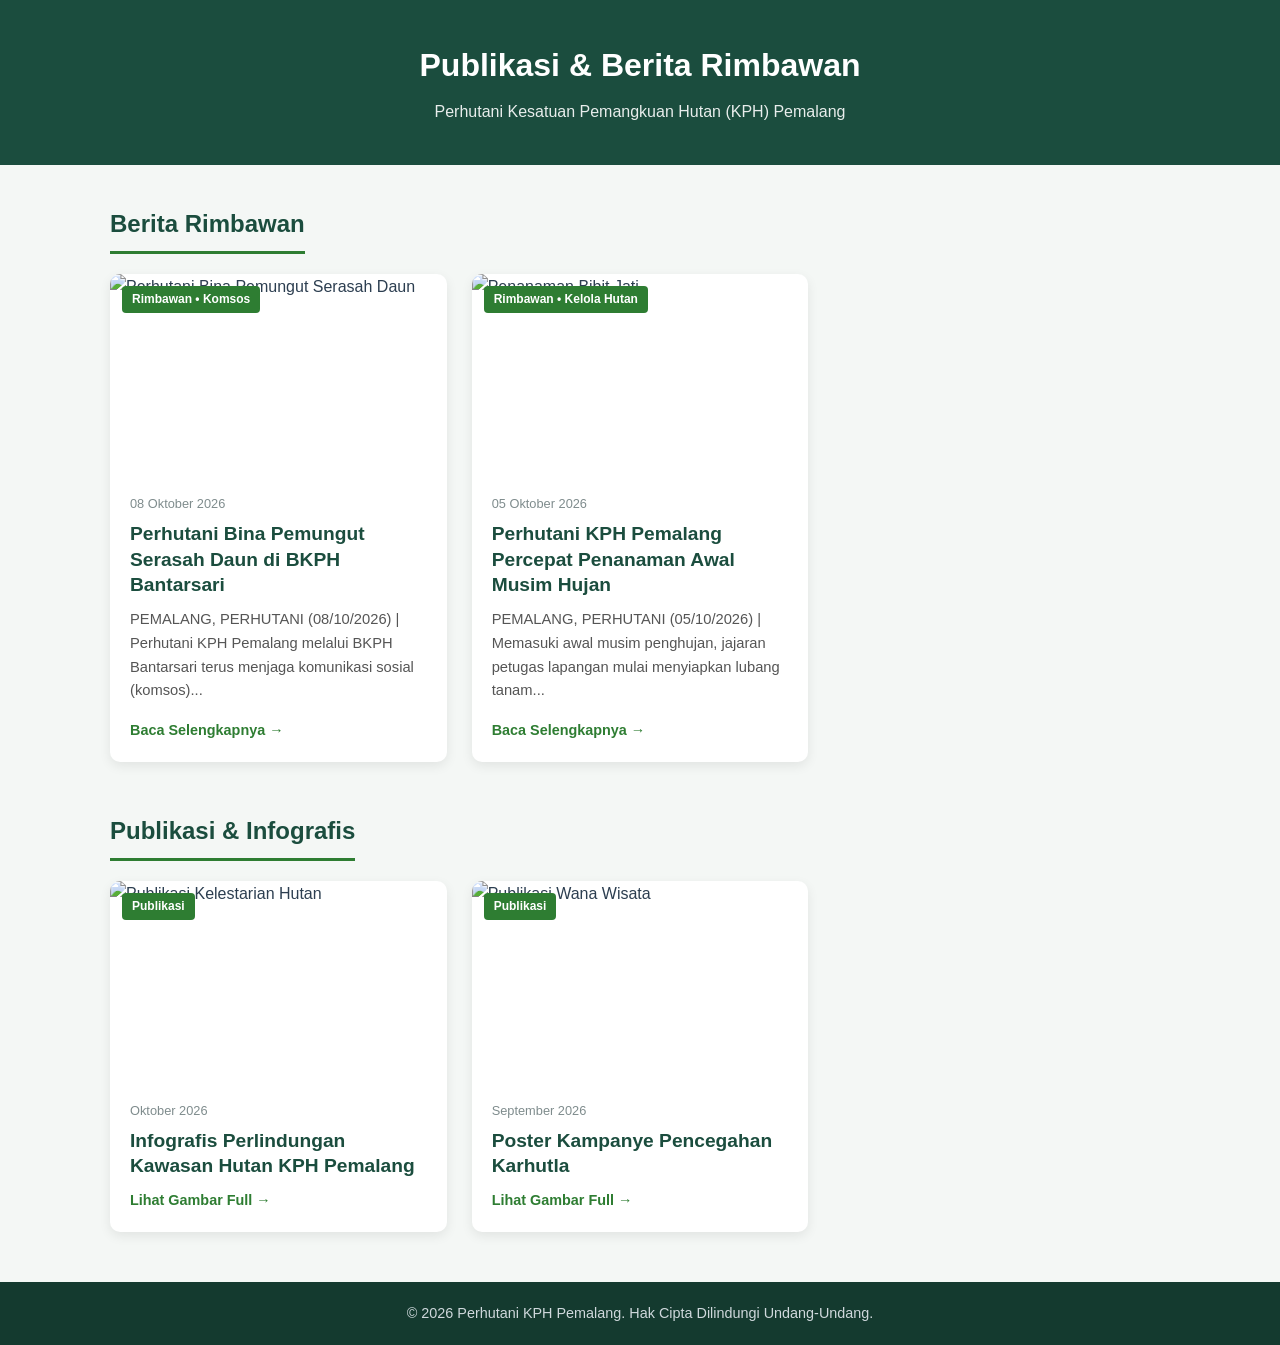
==== publikasi.html @ 26446ced "Update publikasi.html" ====
<!DOCTYPE html>
<html lang="id">
<head>
    <meta charset="UTF-8">
    <meta name="viewport" content="width=device-width, initial-scale=1.0">
    <title>Publikasi & Berita Rimbawan - Perhutani KPH Pemalang</title>
    <style>
        /* =========================================
           CSS DASAR & HALAMAN UTAMA (LAMA)
           ========================================= */
        * {
            margin: 0;
            padding: 0;
            box-sizing: border-box;
            font-family: 'Segoe UI', Tahoma, Geneva, Verdana, sans-serif;
        }

        body {
            background-color: #f4f7f5;
            color: #2c3e50;
            line-height: 1.6;
        }

        .container {
            max-width: 1100px;
            margin: 0 auto;
            padding: 0 20px;
        }

        .header {
            background-color: #1b4d3e;
            color: #ffffff;
            padding: 40px 0;
            margin-bottom: 40px;
            text-align: center;
        }

        .header h1 {
            font-size: 2rem;
            margin-bottom: 8px;
        }

        .header p {
            font-size: 1rem;
            opacity: 0.9;
        }

        .section-title {
            font-size: 1.5rem;
            color: #1b4d3e;
            margin-bottom: 20px;
            padding-bottom: 8px;
            border-bottom: 3px solid #2e7d32;
            display: inline-block;
        }

        .berita-grid {
            display: grid;
            grid-template-columns: repeat(auto-fill, minmax(320px, 1fr));
            gap: 25px;
            margin-bottom: 50px;
        }

        .card {
            background: #ffffff;
            border-radius: 10px;
            overflow: hidden;
            box-shadow: 0 4px 12px rgba(0, 0, 0, 0.08);
            cursor: pointer;
            transition: transform 0.25s ease, box-shadow 0.25s ease;
            display: flex;
            flex-direction: column;
        }

        .card:hover {
            transform: translateY(-5px);
            box-shadow: 0 8px 20px rgba(0, 0, 0, 0.14);
        }

        .card-img-wrapper {
            position: relative;
            height: 200px;
            overflow: hidden;
        }

        .card-img-wrapper img {
            width: 100%;
            height: 100%;
            object-fit: cover;
            transition: transform 0.3s ease;
        }

        .card:hover .card-img-wrapper img {
            transform: scale(1.05);
        }

        .badge {
            position: absolute;
            top: 12px;
            left: 12px;
            background-color: #2e7d32;
            color: #fff;
            font-size: 0.75rem;
            font-weight: 600;
            padding: 4px 10px;
            border-radius: 4px;
        }

        .card-body {
            padding: 20px;
            display: flex;
            flex-direction: column;
            flex-grow: 1;
        }

        .tanggal {
            font-size: 0.8rem;
            color: #7f8c8d;
            margin-bottom: 6px;
        }

        .card-title {
            font-size: 1.2rem;
            color: #1b4d3e;
            margin-bottom: 10px;
            line-height: 1.35;
        }

        .card-excerpt {
            font-size: 0.92rem;
            color: #555;
            margin-bottom: 16px;
            flex-grow: 1;
        }

        .read-more {
            font-size: 0.9rem;
            font-weight: 600;
            color: #2e7d32;
        }

        .footer {
            background-color: #143a2f;
            color: #cfd8dc;
            text-align: center;
            padding: 20px 0;
            font-size: 0.9rem;
        }

        /* =========================================
           CSS BARU:
           1. DETAIL ARTIKEL (KHUSUS BAGIAN RIMBAWAN)
           2. MODAL IMAGE FULL (KHUSUS BAGIAN PUBLIKASI)
           ========================================= */

        /* Class utilitas untuk menyembunyikan section */
        .hidden {
            display: none !important;
        }

        /* Container halaman baca berita Rimbawan (Gambar + Teks) */
        .detail-container {
            background: #ffffff;
            padding: 35px;
            border-radius: 12px;
            box-shadow: 0 4px 15px rgba(0, 0, 0, 0.08);
            margin-bottom: 50px;
            animation: fadeIn 0.3s ease-in-out;
        }

        @keyframes fadeIn {
            from { opacity: 0; transform: translateY(10px); }
            to { opacity: 1; transform: translateY(0); }
        }

        .btn-kembali {
            background-color: #e8f5e9;
            color: #1b4d3e;
            border: 1px solid #c8e6c9;
            padding: 10px 18px;
            border-radius: 6px;
            font-size: 0.95rem;
            font-weight: 600;
            cursor: pointer;
            margin-bottom: 25px;
            transition: background-color 0.2s;
        }

        .btn-kembali:hover {
            background-color: #c8e6c9;
        }

        .artikel-judul {
            font-size: 1.8rem;
            color: #1b4d3e;
            margin-bottom: 12px;
            line-height: 1.3;
        }

        .artikel-meta {
            display: flex;
            align-items: center;
            gap: 15px;
            margin-bottom: 25px;
            font-size: 0.9rem;
            color: #666;
        }

        .badge-detail {
            background-color: #1b4d3e;
            color: #fff;
            padding: 4px 12px;
            border-radius: 4px;
            font-weight: 600;
            font-size: 0.8rem;
        }

        /* Gambar di atas teks pada detail Rimbawan */
        .artikel-gambar-full {
            width: 100%;
            margin-bottom: 28px;
            border-radius: 8px;
            overflow: hidden;
        }

        .artikel-gambar-full img {
            width: 100%;
            max-height: 520px;
            object-fit: cover;
            display: block;
        }

        /* Teks berita di bawah gambar (Khusus Rimbawan) */
        .artikel-konten {
            font-size: 1.08rem;
            color: #2c3e50;
            line-height: 1.8;
            text-align: justify;
        }

        .artikel-konten p {
            margin-bottom: 18px;
        }

        /* Modal Full Image tanpa teks (Khusus Bagian Publikasi) */
        .modal-image-overlay {
            position: fixed;
            inset: 0;
            background: rgba(0, 0, 0, 0.88);
            display: flex;
            align-items: center;
            justify-content: center;
            z-index: 9999;
            padding: 20px;
            animation: fadeIn 0.25s ease;
        }

        .modal-image-overlay img {
            max-width: 95%;
            max-height: 90vh;
            border-radius: 8px;
            box-shadow: 0 10px 30px rgba(0, 0, 0, 0.5);
            object-fit: contain;
        }

        .btn-close-modal {
            position: absolute;
            top: 20px;
            right: 28px;
            background: #ffffff;
            color: #1b4d3e;
            border: none;
            width: 40px;
            height: 40px;
            border-radius: 50%;
            font-size: 1.5rem;
            font-weight: bold;
            cursor: pointer;
            display: flex;
            align-items: center;
            justify-content: center;
            box-shadow: 0 4px 10px rgba(0,0,0,0.3);
        }

        .btn-close-modal:hover {
            background: #e8f5e9;
        }

        /* Responsif Mobile */
        @media (max-width: 600px) {
            .detail-container {
                padding: 20px;
            }
            .artikel-judul {
                font-size: 1.4rem;
            }
        }
        /* === AKHIR DARI CSS BARU === */
    </style>
</head>
<body>

    <header class="header">
        <div class="container">
            <h1>Publikasi & Berita Rimbawan</h1>
            <p>Perhutani Kesatuan Pemangkuan Hutan (KPH) Pemalang</p>
        </div>
    </header>

    <main class="container">
        <!-- WRAPPER HALAMAN UTAMA (BERISI RIMBAWAN & PUBLIKASI) -->
        <div id="halaman-utama">
            
            <!-- 1. BAGIAN RIMBAWAN (KLIK CARD -> MUNCUL GAMBAR + TEKS ARTIKEL) -->
            <h2 class="section-title">Berita Rimbawan</h2>
            <section class="berita-grid">
                
                <!-- Card Rimbawan Utama -->
                <article class="card" onclick="bukaBeritaRimbawan('berita-serasah')">
                    <div class="card-img-wrapper">
                        <img src="https://images.unsplash.com/photo-1542601906990-b4d3fb778b09?auto=format&fit=crop&w=800&q=80" alt="Perhutani Bina Pemungut Serasah Daun">
                        <span class="badge">Rimbawan • Komsos</span>
                    </div>
                    <div class="card-body">
                        <span class="tanggal">08 Oktober 2026</span>
                        <h3 class="card-title">Perhutani Bina Pemungut Serasah Daun di BKPH Bantarsari</h3>
                        <p class="card-excerpt">PEMALANG, PERHUTANI (08/10/2026) | Perhutani KPH Pemalang melalui BKPH Bantarsari terus menjaga komunikasi sosial (komsos)...</p>
                        <span class="read-more">Baca Selengkapnya &rarr;</span>
                    </div>
                </article>

                <!-- Card Rimbawan 2 -->
                <article class="card" onclick="bukaBeritaRimbawan('berita-tanam')">
                    <div class="card-img-wrapper">
                        <img src="https://images.unsplash.com/photo-1511497584788-876760111969?auto=format&fit=crop&w=800&q=80" alt="Penanaman Bibit Jati">
                        <span class="badge">Rimbawan • Kelola Hutan</span>
                    </div>
                    <div class="card-body">
                        <span class="tanggal">05 Oktober 2026</span>
                        <h3 class="card-title">Perhutani KPH Pemalang Percepat Penanaman Awal Musim Hujan</h3>
                        <p class="card-excerpt">PEMALANG, PERHUTANI (05/10/2026) | Memasuki awal musim penghujan, jajaran petugas lapangan mulai menyiapkan lubang tanam...</p>
                        <span class="read-more">Baca Selengkapnya &rarr;</span>
                    </div>
                </article>

            </section>

            <!-- 2. BAGIAN PUBLIKASI (KLIK CARD -> TETAP IMAGE FULL SAJA TANPA TEKS) -->
            <h2 class="section-title">Publikasi & Infografis</h2>
            <section class="berita-grid">
                
                <!-- Card Publikasi 1 -->
                <article class="card" onclick="bukaGambarFull('https://images.unsplash.com/photo-1448375240586-882707db888b?auto=format&fit=crop&w=1400&q=85')">
                    <div class="card-img-wrapper">
                        <img src="https://images.unsplash.com/photo-1448375240586-882707db888b?auto=format&fit=crop&w=800&q=80" alt="Publikasi Kelestarian Hutan">
                        <span class="badge">Publikasi</span>
                    </div>
                    <div class="card-body">
                        <span class="tanggal">Oktober 2026</span>
                        <h3 class="card-title">Infografis Perlindungan Kawasan Hutan KPH Pemalang</h3>
                        <span class="read-more">Lihat Gambar Full &rarr;</span>
                    </div>
                </article>

                <!-- Card Publikasi 2 -->
                <article class="card" onclick="bukaGambarFull('https://images.unsplash.com/photo-1502082553048-f009c37129b9?auto=format&fit=crop&w=1400&q=85')">
                    <div class="card-img-wrapper">
                        <img src="https://images.unsplash.com/photo-1502082553048-f009c37129b9?auto=format&fit=crop&w=800&q=80" alt="Publikasi Wana Wisata">
                        <span class="badge">Publikasi</span>
                    </div>
                    <div class="card-body">
                        <span class="tanggal">September 2026</span>
                        <h3 class="card-title">Poster Kampanye Pencegahan Karhutla</h3>
                        <span class="read-more">Lihat Gambar Full &rarr;</span>
                    </div>
                </article>

            </section>
        </div>

        <!-- DETAIL ARTIKEL RIMBAWAN (GAMBAR DI ATAS + TEKS DI BAWAH) -->
        <section id="detail-rimbawan" class="detail-container hidden">
            <button class="btn-kembali" onclick="tutupBeritaRimbawan()">&larr; Kembali</button>
            
            <article class="artikel-full">
                <h1 id="detail-judul" class="artikel-judul">Judul Berita</h1>
                <div class="artikel-meta">
                    <span id="detail-kategori" class="badge-detail">Kategori</span>
                    <span id="detail-tanggal">Tanggal</span>
                </div>

                <!-- Gambar Full di Atas Teks -->
                <div class="artikel-gambar-full">
                    <img id="detail-gambar" src="" alt="Gambar Berita Full">
                </div>

                <!-- Teks Berita di Bawah Gambar -->
                <div id="detail-konten" class="artikel-konten">
                    <!-- Isi teks masuk lewat JS -->
                </div>
            </article>
        </section>
    </main>

    <!-- MODAL IMAGE FULL (KHUSUS PUBLIKASI - TANPA TEKS) -->
    <div id="modal-publikasi" class="modal-image-overlay hidden" onclick="tutupGambarFull()">
        <button class="btn-close-modal" onclick="tutupGambarFull()">&times;</button>
        <img id="modal-img-target" src="" alt="Publikasi Full" onclick="event.stopPropagation()">
    </div>

    <footer class="footer">
        <div class="container">
            <p>&copy; 2026 Perhutani KPH Pemalang. Hak Cipta Dilindungi Undang-Undang.</p>
        </div>
    </footer>

    <!-- JAVASCRIPT -->
    <script>
        // Data Berita Khusus Bagian Rimbawan
        const dataRimbawan = {
            'berita-serasah': {
                judul: 'Perhutani Bina Pemungut Serasah Daun di BKPH Bantarsari',
                kategori: 'Rimbawan • Komsos',
                tanggal: 'Kamis, 08 Oktober 2026',
                gambar: 'https://images.unsplash.com/photo-1542601906990-b4d3fb778b09?auto=format&fit=crop&w=1200&q=80',
                isi: `
                    <p><strong>PEMALANG, PERHUTANI (08/10/2026)</strong> | Perhutani Kesatuan Pemangkuan Hutan (KPH) Pemalang melalui Bagian Kesatuan Pemangkuan Hutan (BKPH) Bantarsari terus menjaga komunikasi sosial (komsos) dengan pesanggem sebagai bagian dari koordinasi kegiatan tanaman. Kegiatan tersebut dilakukan oleh Kepala BKPH Bantarsari Eko Pranoto bersama Mandor Tanam dan pesanggem di Petak 67, Resort Pemangkuan Hutan (RPH) Karangasem, Kamis (08/10).</p>
                    <p>Dalam kegiatan pembinaan tersebut, jajaran Perhutani memberikan arahan kepada para pemungut serasah daun dan pesanggem sekitar hutan agar tetap menjaga kelestarian tegakan pokok serta mencegah potensi gangguan keamanan hutan, termasuk bahaya kebakaran hutan dan lahan (karhutla) saat pengambilan serasah.</p>
                `
            },
            'berita-tanam': {
                judul: 'Perhutani KPH Pemalang Percepat Penanaman Awal Musim Hujan',
                kategori: 'Rimbawan • Kelola Hutan',
                tanggal: 'Senin, 05 Oktober 2026',
                gambar: 'https://images.unsplash.com/photo-1511497584788-876760111969?auto=format&fit=crop&w=1200&q=80',
                isi: `
                    <p><strong>PEMALANG, PERHUTANI (05/10/2026)</strong> | Memasuki awal musim penghujan, jajaran petugas lapangan Perhutani KPH Pemalang mulai mempercepat persiapan lahan dan distribusi bibit tanaman kehutanan di seluruh wilayah kerja BKPH.</p>
                    <p>Langkah ini dilakukan untuk memastikan tingkat keberhasilan tumbuh tanaman tetap optimal serta melibatkan masyarakat sekitar hutan melalui skema kemitraan kehutanan.</p>
                `
            }
        };

        // Fungsi 1: Buka Artikel Rimbawan (Gambar Full + Teks Berita)
        function bukaBeritaRimbawan(idBerita) {
            const berita = dataRimbawan[idBerita];
            if (!berita) return;

            document.getElementById('detail-judul').innerText = berita.judul;
            document.getElementById('detail-kategori').innerText = berita.kategori;
            document.getElementById('detail-tanggal').innerText = berita.tanggal;
            document.getElementById('detail-gambar').src = berita.gambar;
            document.getElementById('detail-gambar').alt = berita.judul;
            document.getElementById('detail-konten').innerHTML = berita.isi;

            document.getElementById('halaman-utama').classList.add('hidden');
            document.getElementById('detail-rimbawan').classList.remove('hidden');

            window.scrollTo({ top: 0, behavior: 'smooth' });
        }

        function tutupBeritaRimbawan() {
            document.getElementById('detail-rimbawan').classList.add('hidden');
            document.getElementById('halaman-utama').classList.remove('hidden');
            window.scrollTo({ top: 0, behavior: 'smooth' });
        }

        // Fungsi 2: Buka Gambar Publikasi Full (Hanya Gambar Tanpa Teks)
        function bukaGambarFull(imageUrl) {
            document.getElementById('modal-img-target').src = imageUrl;
            document.getElementById('modal-publikasi').classList.remove('hidden');
        }

        function tutupGambarFull() {
            document.getElementById('modal-publikasi').classList.add('hidden');
            document.getElementById('modal-img-target').src = '';
        }
    </script>
</body>
                        </html>
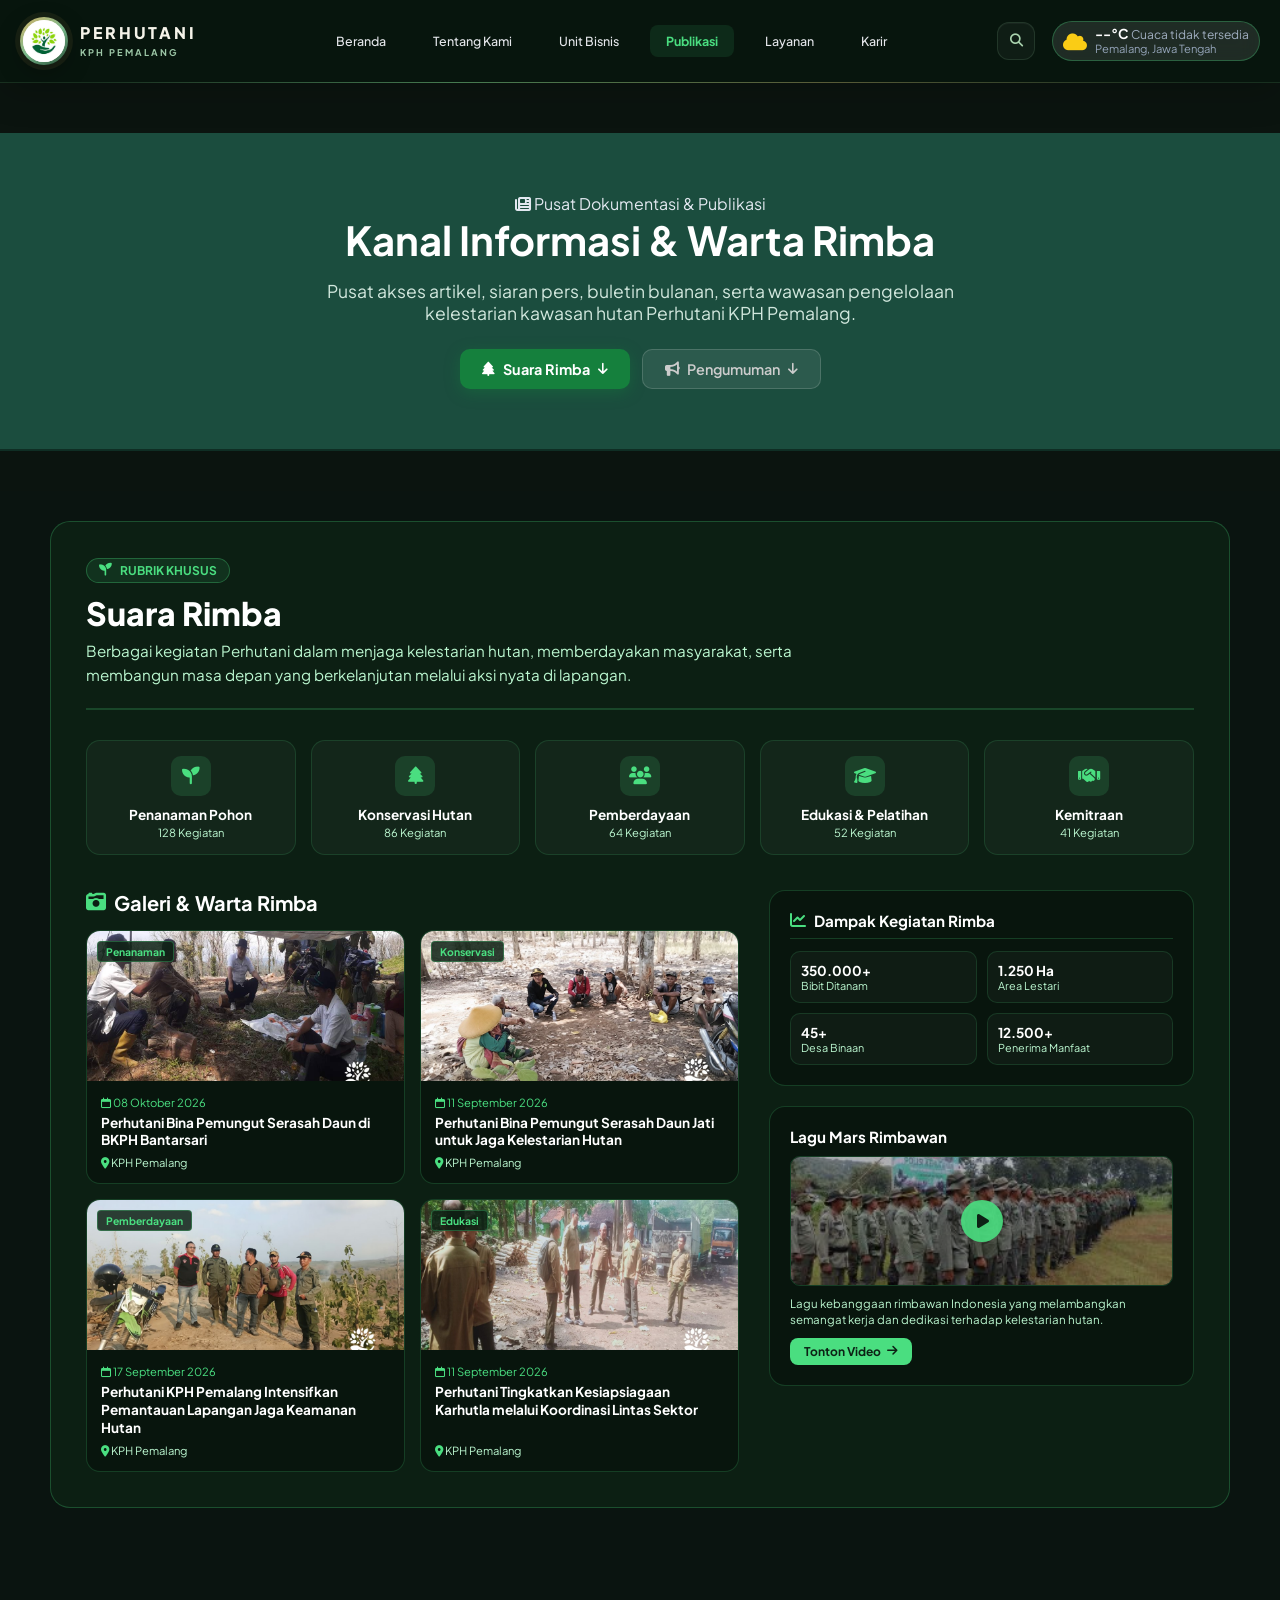
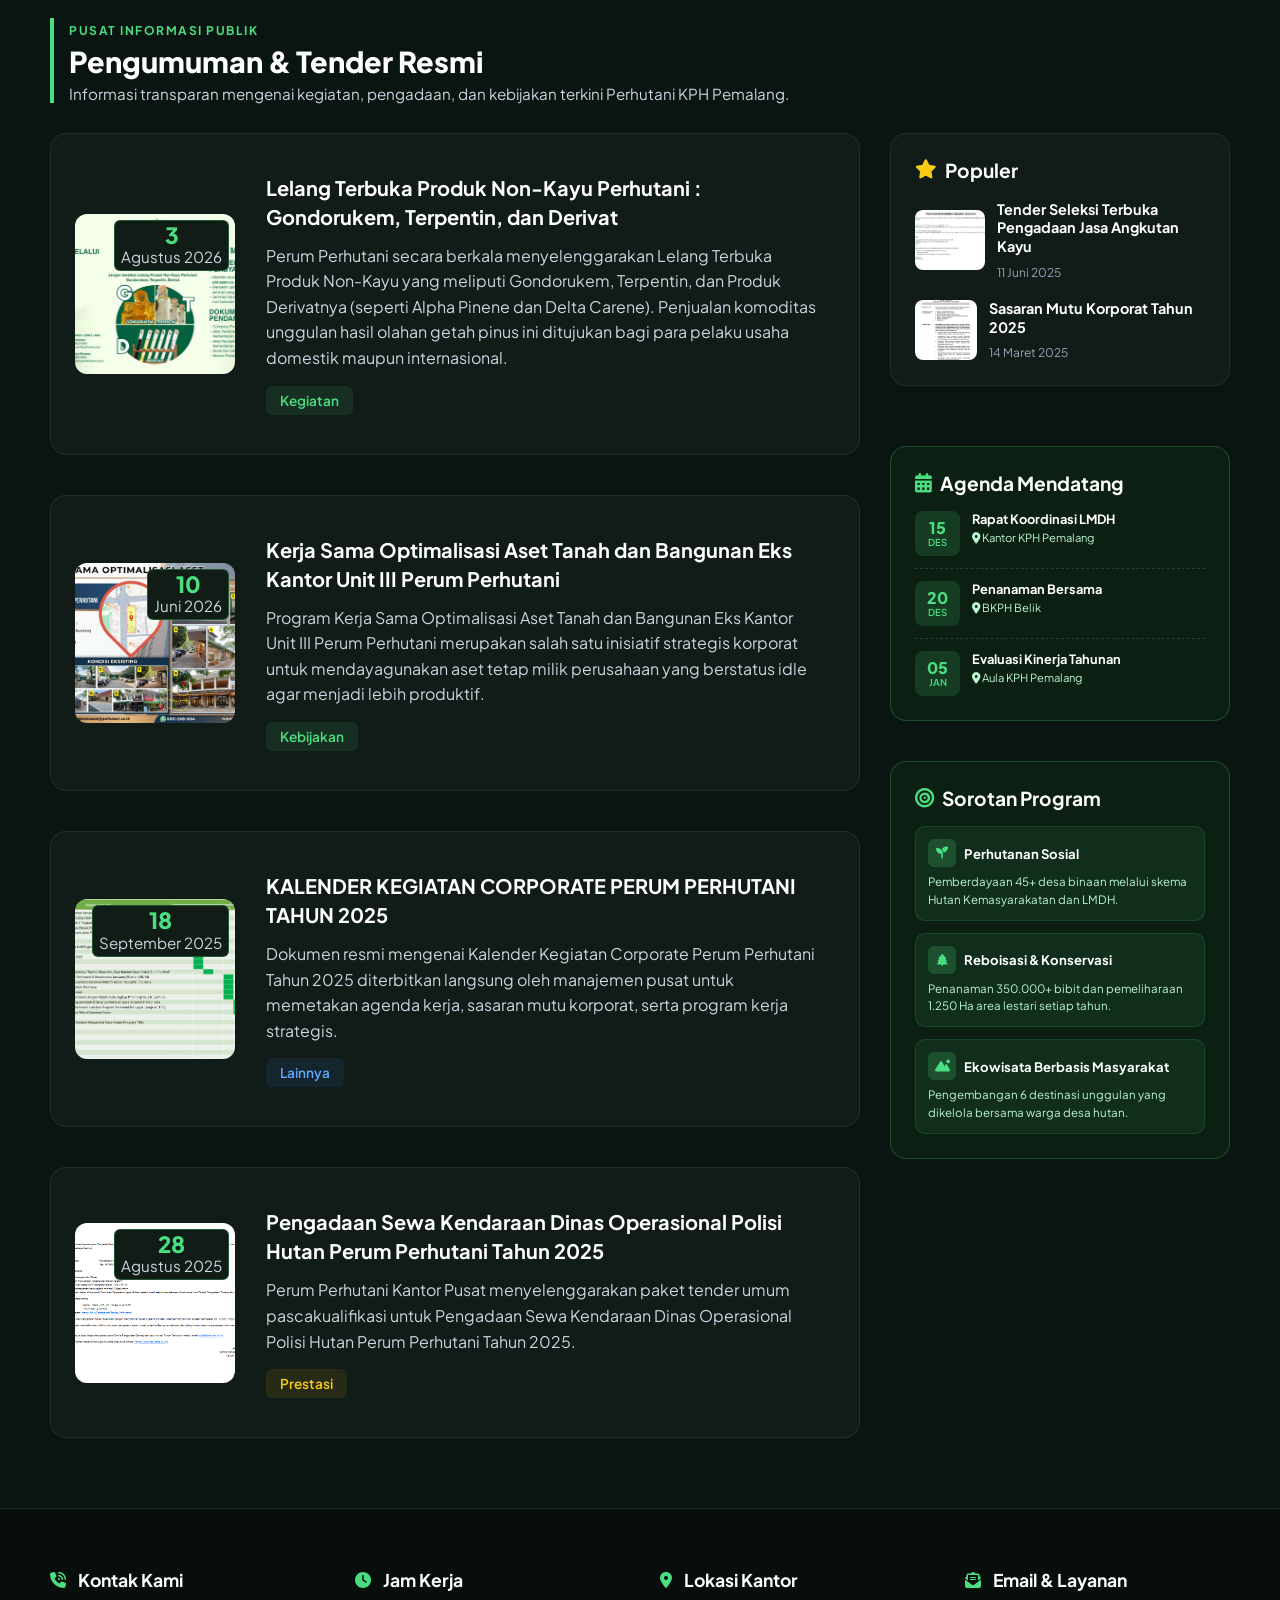
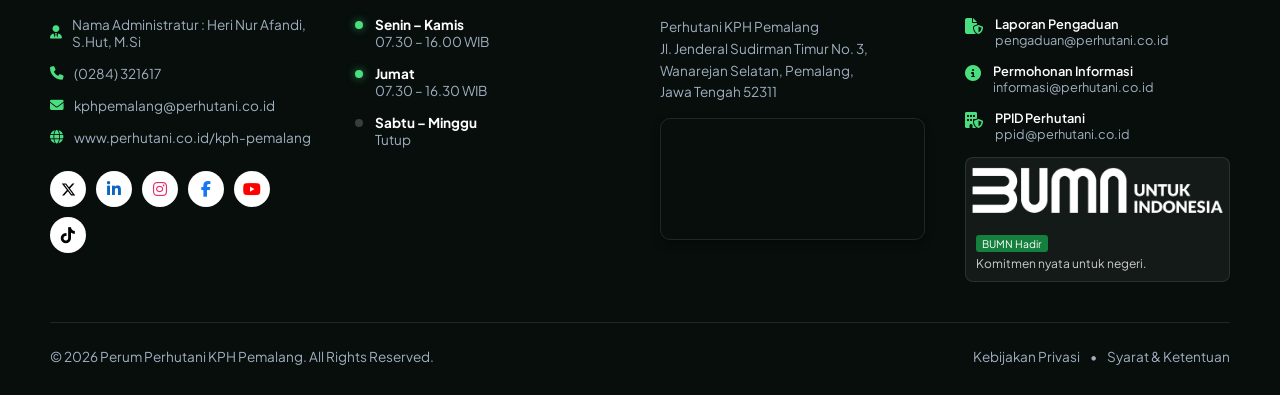
==== commit f7662077: "Update publikasi.html" ====
--- a/publikasi.html
+++ b/publikasi.html
@@ -3,477 +3,924 @@
 <head>
     <meta charset="UTF-8">
     <meta name="viewport" content="width=device-width, initial-scale=1.0">
-    <title>Publikasi & Berita Rimbawan - Perhutani KPH Pemalang</title>
-    <style>
-        /* =========================================
-           CSS DASAR & HALAMAN UTAMA (LAMA)
-           ========================================= */
-        * {
-            margin: 0;
-            padding: 0;
-            box-sizing: border-box;
-            font-family: 'Segoe UI', Tahoma, Geneva, Verdana, sans-serif;
-        }
-
-        body {
-            background-color: #f4f7f5;
-            color: #2c3e50;
-            line-height: 1.6;
-        }
-
-        .container {
-            max-width: 1100px;
-            margin: 0 auto;
-            padding: 0 20px;
-        }
-
-        .header {
-            background-color: #1b4d3e;
-            color: #ffffff;
-            padding: 40px 0;
-            margin-bottom: 40px;
-            text-align: center;
-        }
-
-        .header h1 {
-            font-size: 2rem;
-            margin-bottom: 8px;
-        }
-
-        .header p {
-            font-size: 1rem;
-            opacity: 0.9;
-        }
-
-        .section-title {
-            font-size: 1.5rem;
-            color: #1b4d3e;
-            margin-bottom: 20px;
-            padding-bottom: 8px;
-            border-bottom: 3px solid #2e7d32;
-            display: inline-block;
-        }
-
-        .berita-grid {
-            display: grid;
-            grid-template-columns: repeat(auto-fill, minmax(320px, 1fr));
-            gap: 25px;
-            margin-bottom: 50px;
-        }
-
-        .card {
-            background: #ffffff;
-            border-radius: 10px;
-            overflow: hidden;
-            box-shadow: 0 4px 12px rgba(0, 0, 0, 0.08);
-            cursor: pointer;
-            transition: transform 0.25s ease, box-shadow 0.25s ease;
-            display: flex;
-            flex-direction: column;
-        }
-
-        .card:hover {
-            transform: translateY(-5px);
-            box-shadow: 0 8px 20px rgba(0, 0, 0, 0.14);
-        }
-
-        .card-img-wrapper {
-            position: relative;
-            height: 200px;
-            overflow: hidden;
-        }
-
-        .card-img-wrapper img {
-            width: 100%;
-            height: 100%;
-            object-fit: cover;
-            transition: transform 0.3s ease;
-        }
-
-        .card:hover .card-img-wrapper img {
-            transform: scale(1.05);
-        }
-
-        .badge {
-            position: absolute;
-            top: 12px;
-            left: 12px;
-            background-color: #2e7d32;
-            color: #fff;
-            font-size: 0.75rem;
-            font-weight: 600;
-            padding: 4px 10px;
-            border-radius: 4px;
-        }
-
-        .card-body {
-            padding: 20px;
-            display: flex;
-            flex-direction: column;
-            flex-grow: 1;
-        }
-
-        .tanggal {
-            font-size: 0.8rem;
-            color: #7f8c8d;
-            margin-bottom: 6px;
-        }
-
-        .card-title {
-            font-size: 1.2rem;
-            color: #1b4d3e;
-            margin-bottom: 10px;
-            line-height: 1.35;
-        }
-
-        .card-excerpt {
-            font-size: 0.92rem;
-            color: #555;
-            margin-bottom: 16px;
-            flex-grow: 1;
-        }
-
-        .read-more {
-            font-size: 0.9rem;
-            font-weight: 600;
-            color: #2e7d32;
-        }
-
-        .footer {
-            background-color: #143a2f;
-            color: #cfd8dc;
-            text-align: center;
-            padding: 20px 0;
-            font-size: 0.9rem;
-        }
-
-        /* =========================================
-           CSS BARU:
-           1. DETAIL ARTIKEL (KHUSUS BAGIAN RIMBAWAN)
-           2. MODAL IMAGE FULL (KHUSUS BAGIAN PUBLIKASI)
-           ========================================= */
-
-        /* Class utilitas untuk menyembunyikan section */
-        .hidden {
+    <title>Perhutani KPH Pemalang - Publikasi</title>
+    <link href="https://fonts.googleapis.com/css2?family=Plus+Jakarta+Sans:wght@300;400;500;600;700;800&display=swap" rel="stylesheet">
+    <link rel="stylesheet" href="https://cdnjs.cloudflare.com/ajax/libs/font-awesome/6.4.0/css/all.min.css">
+    <link rel="stylesheet" href="css/style.css">
+    <link rel="stylesheet" href="css/style2.css">
+    <link rel="stylesheet" href="css/style3.css">
+<style>
+    /* Smooth Scroll */
+    html {
+        scroll-behavior: smooth;
+    }
+
+    /* CSS Tambahan untuk Detail Berita Rimbawan (Tanpa menghapus kode asli) */
+    .hidden {
+        display: none !important;
+    }
+
+    .detail-container {
+        background: rgba(13, 33, 21, 0.95);
+        border: 1px solid rgba(74, 222, 128, 0.3);
+        padding: 35px;
+        border-radius: 20px;
+        box-shadow: 0 4px 20px rgba(0, 0, 0, 0.4);
+        margin-bottom: 50px;
+        animation: fadeIn 0.3s ease-in-out;
+    }
+
+    @keyframes fadeIn {
+        from { opacity: 0; transform: translateY(10px); }
+        to { opacity: 1; transform: translateY(0); }
+    }
+
+    .btn-kembali {
+        background-color: #15803d;
+        color: #fff;
+        border: none;
+        padding: 10px 20px;
+        border-radius: 10px;
+        font-size: 0.95rem;
+        font-weight: 700;
+        cursor: pointer;
+        margin-bottom: 25px;
+        display: inline-flex;
+        align-items: center;
+        gap: 8px;
+        transition: background 0.2s;
+    }
+
+    .btn-kembali:hover {
+        background-color: #166534;
+    }
+
+    .artikel-judul {
+        font-size: 1.8rem;
+        color: #fff;
+        margin-bottom: 12px;
+        line-height: 1.35;
+        font-weight: 800;
+    }
+
+    .artikel-meta {
+        display: flex;
+        align-items: center;
+        gap: 15px;
+        margin-bottom: 25px;
+        font-size: 0.9rem;
+        color: #bbf7d0;
+    }
+
+    .badge-detail {
+        background-color: rgba(74, 222, 128, 0.15);
+        border: 1px solid rgba(74, 222, 128, 0.3);
+        color: #4ade80;
+        padding: 4px 12px;
+        border-radius: 6px;
+        font-weight: 700;
+        font-size: 0.8rem;
+    }
+
+    .artikel-gambar-full {
+        width: 100%;
+        margin-bottom: 28px;
+        border-radius: 12px;
+        overflow: hidden;
+        border: 1px solid rgba(74, 222, 128, 0.2);
+    }
+
+    .artikel-gambar-full img {
+        width: 100%;
+        max-height: 500px;
+        object-fit: cover;
+        display: block;
+    }
+
+    .artikel-konten {
+        font-size: 1.05rem;
+        color: #cbd5e1;
+        line-height: 1.8;
+        text-align: justify;
+    }
+
+    .artikel-konten p {
+        margin-bottom: 18px;
+    }
+
+    /* Responsif untuk HP Android / Layar Kecil (Portrait) */
+    @media screen and (max-width: 768px) {
+        .services-section .container,
+        .page-header-section .container {
+            padding-left: 15px !important;
+            padding-right: 15px !important;
+        }
+
+        .glass-card {
+            padding: 15px !important;
+        }
+
+        .page-header-section h1 {
+            font-size: 1.6rem !important;
+        }
+
+        .rimba-grid-responsive {
+            grid-template-columns: 1fr !important;
+        }
+
+        .rimba-kategori-responsive {
+            grid-template-columns: repeat(2, minmax(0, 1fr)) !important;
+        }
+
+        .content-grid-layout {
+            display: flex !important;
+            flex-direction: column !important;
+            gap: 20px !important;
+            padding: 0 10px !important;
+        }
+
+        .announcement-card {
+            flex-direction: column !important;
+            padding: 15px !important;
+        }
+
+        .announcement-card .ann-img {
+            width: 100% !important;
+            height: 180px !important;
+        }
+
+        .announcement-card .ann-img img {
+            width: 100% !important;
+            height: 100% !important;
+            object-fit: cover !important;
+        }
+
+        .announcement-sidebar-column {
+            position: static !important;
+        }
+    }
+
+    /* Sticky sidebar kanan di desktop */
+    @media screen and (min-width: 993px) {
+        .announcement-sidebar-column {
+            position: sticky;
+            top: 100px;
+            align-self: start;
+            height: fit-content;
+        }
+    }
+
+    /* Sinkronisasi Widget Cuaca */
+    .weather-widget {
+        display: flex !important;
+        align-items: center !important;
+        gap: 8px !important;
+        background: rgba(255, 255, 255, 0.05);
+        border: 1px solid rgba(255, 255, 255, 0.1);
+        padding: 6px 12px;
+        border-radius: 10px;
+    }
+    
+    @media screen and (max-width: 950px) {
+        .weather-widget {
+            display: flex !important;
+            visibility: visible !important;
+            opacity: 1 !important;
+            padding: 3px 8px !important;
+            gap: 4px !important;
+            background: rgba(15, 35, 25, 0.85) !important;
+            border: 1px solid rgba(74, 222, 128, 0.4) !important;
+            border-radius: 12px !important;
+        }
+        .weather-widget span:not(.temp):not(.weather-icon),
+        .weather-widget div:not(.temp):not(.weather-icon),
+        .weather-widget p,
+        .weather-widget small {
             display: none !important;
         }
-
-        /* Container halaman baca berita Rimbawan (Gambar + Teks) */
-        .detail-container {
-            background: #ffffff;
-            padding: 35px;
-            border-radius: 12px;
-            box-shadow: 0 4px 15px rgba(0, 0, 0, 0.08);
-            margin-bottom: 50px;
-            animation: fadeIn 0.3s ease-in-out;
-        }
-
-        @keyframes fadeIn {
-            from { opacity: 0; transform: translateY(10px); }
-            to { opacity: 1; transform: translateY(0); }
-        }
-
-        .btn-kembali {
-            background-color: #e8f5e9;
-            color: #1b4d3e;
-            border: 1px solid #c8e6c9;
-            padding: 10px 18px;
-            border-radius: 6px;
-            font-size: 0.95rem;
-            font-weight: 600;
-            cursor: pointer;
-            margin-bottom: 25px;
-            transition: background-color 0.2s;
-        }
-
-        .btn-kembali:hover {
-            background-color: #c8e6c9;
-        }
-
-        .artikel-judul {
-            font-size: 1.8rem;
-            color: #1b4d3e;
-            margin-bottom: 12px;
-            line-height: 1.3;
-        }
-
-        .artikel-meta {
-            display: flex;
-            align-items: center;
-            gap: 15px;
-            margin-bottom: 25px;
-            font-size: 0.9rem;
-            color: #666;
-        }
-
-        .badge-detail {
-            background-color: #1b4d3e;
-            color: #fff;
-            padding: 4px 12px;
-            border-radius: 4px;
-            font-weight: 600;
-            font-size: 0.8rem;
-        }
-
-        /* Gambar di atas teks pada detail Rimbawan */
-        .artikel-gambar-full {
-            width: 100%;
-            margin-bottom: 28px;
-            border-radius: 8px;
-            overflow: hidden;
-        }
-
-        .artikel-gambar-full img {
-            width: 100%;
-            max-height: 520px;
-            object-fit: cover;
-            display: block;
-        }
-
-        /* Teks berita di bawah gambar (Khusus Rimbawan) */
-        .artikel-konten {
-            font-size: 1.08rem;
-            color: #2c3e50;
-            line-height: 1.8;
-            text-align: justify;
-        }
-
-        .artikel-konten p {
-            margin-bottom: 18px;
-        }
-
-        /* Modal Full Image tanpa teks (Khusus Bagian Publikasi) */
-        .modal-image-overlay {
-            position: fixed;
-            inset: 0;
-            background: rgba(0, 0, 0, 0.88);
-            display: flex;
-            align-items: center;
-            justify-content: center;
-            z-index: 9999;
-            padding: 20px;
-            animation: fadeIn 0.25s ease;
-        }
-
-        .modal-image-overlay img {
-            max-width: 95%;
-            max-height: 90vh;
-            border-radius: 8px;
-            box-shadow: 0 10px 30px rgba(0, 0, 0, 0.5);
-            object-fit: contain;
-        }
-
-        .btn-close-modal {
-            position: absolute;
-            top: 20px;
-            right: 28px;
-            background: #ffffff;
-            color: #1b4d3e;
-            border: none;
-            width: 40px;
-            height: 40px;
-            border-radius: 50%;
-            font-size: 1.5rem;
-            font-weight: bold;
-            cursor: pointer;
-            display: flex;
-            align-items: center;
-            justify-content: center;
-            box-shadow: 0 4px 10px rgba(0,0,0,0.3);
-        }
-
-        .btn-close-modal:hover {
-            background: #e8f5e9;
-        }
-
-        /* Responsif Mobile */
-        @media (max-width: 600px) {
-            .detail-container {
-                padding: 20px;
-            }
-            .artikel-judul {
-                font-size: 1.4rem;
-            }
-        }
-        /* === AKHIR DARI CSS BARU === */
-    </style>
+        .weather-widget .weather-icon,
+        .weather-widget .temp {
+            display: inline-block !important;
+            visibility: visible !important;
+            font-size: 0.85rem !important;
+        }
+    }
+
+    .weather-icon {
+        font-size: 1.2rem;
+        color: #facc15; 
+        flex-shrink: 0; 
+    }
+
+    .weather-info {
+        display: flex;
+        flex-direction: column;
+        line-height: 1.2;
+    }
+
+    .weather-info .temp {
+        font-size: 0.85rem;
+        font-weight: 700;
+        color: #fff;
+    }
+
+    .weather-info .location {
+        font-size: 0.7rem;
+        color: #94a3b8;
+    }
+</style>
 </head>
 <body>
-
-    <header class="header">
-        <div class="container">
-            <h1>Publikasi & Berita Rimbawan</h1>
-            <p>Perhutani Kesatuan Pemangkuan Hutan (KPH) Pemalang</p>
+<header class="premium-header">
+    <div class="header-inner">
+        <a href="index.html" class="brand-premium">
+            <span class="brand-logo-ring">
+                <img src="assets/perhutanii.jpg" alt="Logo Perhutani">
+            </span>
+            <span class="brand-copy">
+                <strong>PERHUTANI</strong>
+                <small>KPH PEMALANG</small>
+            </span>
+        </a>
+
+        <nav class="premium-nav" aria-label="Navigasi utama">
+            <a href="index.html" class="premium-link">Beranda</a>
+            <a href="tentangkami.html" class="premium-link">Tentang Kami</a>  
+            <a href="unitbisnis.html" class="premium-link">Unit Bisnis</a>
+            <a href="publikasi.html" class="premium-link active">Publikasi</a>
+            <a href="layanan.html" class="premium-link">Layanan</a>
+            <a href="karir.html" class="premium-link">Karir</a>
+        </nav>
+
+        <div class="header-actions">
+            <button type="button" id="mobileMenuToggle" class="mobile-menu-toggle" aria-label="Buka Menu">
+                <i class="fa-solid fa-bars"></i>
+            </button>
+
+            <div class="search-wrapper premium-search">
+                <button id="searchBtn" class="header-action" title="Cari">
+                    <i class="fa-solid fa-magnifying-glass"></i>
+                </button>
+                <div class="search-box" id="searchBox">
+                    <input type="text" id="searchInput" placeholder="Cari menu atau informasi...">
+                    <div class="search-result" id="searchResult"></div>
+                </div>
+            </div>
+
+            <div class="weather-widget" id="weatherWidget">
+                <div class="weather-icon">
+                    <i id="weatherIcon" class="fa-solid fa-cloud-sun"></i>
+                </div>
+                <div class="weather-info">
+                    <span class="temp">
+                        <span id="temperature">--°C</span>
+                        <small id="weatherDescription" data-i18n="weather_loading">Memuat cuaca...</small>
+                    </span>
+                    <span class="location" data-i18n="weather_loc">Pemalang, Jawa Tengah</span>
+                </div>
+            </div>
         </div>
-    </header>
-
-    <main class="container">
-        <!-- WRAPPER HALAMAN UTAMA (BERISI RIMBAWAN & PUBLIKASI) -->
-        <div id="halaman-utama">
-            
-            <!-- 1. BAGIAN RIMBAWAN (KLIK CARD -> MUNCUL GAMBAR + TEKS ARTIKEL) -->
-            <h2 class="section-title">Berita Rimbawan</h2>
-            <section class="berita-grid">
+    </div>
+</header>
+
+    <main class="main-content">
+        <!-- 1. BAGIAN JUDUL HALAMAN PUBLIKASI -->
+        <section class="page-header-section">
+            <div class="container">
+                <div class="badge-pill-modern animate-fade-down">
+                    <i class="fa-solid fa-newspaper"></i> Pusat Dokumentasi & Publikasi
+                </div>
+                <h1>Kanal Informasi & Warta Rimba</h1>
+                <p>Pusat akses artikel, siaran pers, buletin bulanan, serta wawasan pengelolaan kelestarian kawasan hutan Perhutani KPH Pemalang.</p>
                 
-                <!-- Card Rimbawan Utama -->
-                <article class="card" onclick="bukaBeritaRimbawan('berita-serasah')">
-                    <div class="card-img-wrapper">
-                        <img src="https://images.unsplash.com/photo-1542601906990-b4d3fb778b09?auto=format&fit=crop&w=800&q=80" alt="Perhutani Bina Pemungut Serasah Daun">
-                        <span class="badge">Rimbawan • Komsos</span>
+                <!-- Tombol Navigasi Mengarah Langsung ke Konten Bawah -->
+                <div style="margin-top: 25px; display: flex; gap: 12px; justify-content: center; flex-wrap: wrap;">
+                    <a href="#suara-rimba" style="background: #15803d; color: #fff; padding: 10px 22px; border-radius: 10px; font-weight: 700; font-size: 0.9rem; text-decoration: none; display: inline-flex; align-items: center; gap: 8px; box-shadow: 0 4px 15px rgba(21, 128, 61, 0.4);">
+                        <i class="fa-solid fa-tree"></i> Suara Rimba <i class="fa-solid fa-arrow-down" style="font-size: 0.8rem;"></i>
+                    </a>
+                    <a href="#pengumuman" style="background: rgba(255,255,255,0.08); color: #ccc; border: 1px solid rgba(255,255,255,0.15); padding: 10px 22px; border-radius: 10px; font-weight: 600; font-size: 0.9rem; text-decoration: none; display: inline-flex; align-items: center; gap: 8px;">
+                        <i class="fa-solid fa-bullhorn"></i> Pengumuman <i class="fa-solid fa-arrow-down" style="font-size: 0.8rem;"></i>
+                    </a>
+                </div>
+            </div>
+        </section>
+
+        <!-- 2. SECTION SUARA RIMBA -->
+        <section id="suara-rimba" class="services-section" style="padding-top: 30px;">
+            <div class="container">
+                
+                <!-- WRAPPER UTAMA HALAMAN UTAMA (SUPAYA BISA DI-HIDE SAAT ARTIKEL DIBUKA) -->
+                <div id="halaman-utama-rimba">
+                    <div class="glass-card" style="padding: 35px; border-radius: 20px; border: 1px solid rgba(74, 222, 128, 0.25); background: rgba(13, 33, 21, 0.85); margin-bottom: 40px;">
+                        
+                        <!-- Header Suara Rimba -->
+                        <div style="display: flex; justify-content: space-between; align-items: center; flex-wrap: wrap; gap: 20px; border-bottom: 2px solid rgba(74, 222, 128, 0.2); padding-bottom: 20px; margin-bottom: 30px;">
+                            <div>
+                                <div style="display: inline-flex; align-items: center; gap: 8px; background: rgba(74, 222, 128, 0.1); border: 1px solid rgba(74, 222, 128, 0.3); padding: 4px 12px; border-radius: 15px; margin-bottom: 10px;">
+                                    <i class="fa-solid fa-seedling" style="color: #4ade80; font-size: 0.8rem;"></i>
+                                    <span style="color: #4ade80; font-size: 0.75rem; font-weight: 700; text-transform: uppercase;">Rubrik Khusus</span>
+                                </div>
+                                <h2 style="font-size: 2rem; color: #fff; font-weight: 800; margin-bottom: 6px;">Suara Rimba</h2>
+                                <p style="color: #bbf7d0; font-size: 0.95rem; max-width: 750px; line-height: 1.6;">
+                                    Berbagai kegiatan Perhutani dalam menjaga kelestarian hutan, memberdayakan masyarakat, serta membangun masa depan yang berkelanjutan melalui aksi nyata di lapangan.
+                                </p>
+                            </div>
+                        </div>
+
+                        <!-- Kategori Kegiatan Suara Rimba -->
+                        <div style="display: grid; grid-template-columns: repeat(5, minmax(0, 1fr)); gap: 15px; margin-bottom: 35px;" class="rimba-kategori-responsive">
+                            <div style="background: rgba(255,255,255,0.03); border: 1px solid rgba(74, 222, 128, 0.15); border-radius: 14px; padding: 15px; text-align: center;">
+                                <div style="width: 40px; height: 40px; background: rgba(74,222,128,0.15); border-radius: 10px; display: flex; align-items: center; justify-content: center; color: #4ade80; font-size: 1.1rem; margin: 0 auto 10px auto;">
+                                    <i class="fa-solid fa-seedling"></i>
+                                </div>
+                                <h4 style="font-size: 0.85rem; font-weight: 700; color: #fff; margin-bottom: 2px;">Penanaman Pohon</h4>
+                                <p style="font-size: 0.7rem; color: #bbf7d0; margin: 0;">128 Kegiatan</p>
+                            </div>
+                            <div style="background: rgba(255,255,255,0.03); border: 1px solid rgba(74, 222, 128, 0.15); border-radius: 14px; padding: 15px; text-align: center;">
+                                <div style="width: 40px; height: 40px; background: rgba(74,222,128,0.15); border-radius: 10px; display: flex; align-items: center; justify-content: center; color: #4ade80; font-size: 1.1rem; margin: 0 auto 10px auto;">
+                                    <i class="fa-solid fa-tree"></i>
+                                </div>
+                                <h4 style="font-size: 0.85rem; font-weight: 700; color: #fff; margin-bottom: 2px;">Konservasi Hutan</h4>
+                                <p style="font-size: 0.7rem; color: #bbf7d0; margin: 0;">86 Kegiatan</p>
+                            </div>
+                            <div style="background: rgba(255,255,255,0.03); border: 1px solid rgba(74, 222, 128, 0.15); border-radius: 14px; padding: 15px; text-align: center;">
+                                <div style="width: 40px; height: 40px; background: rgba(74,222,128,0.15); border-radius: 10px; display: flex; align-items: center; justify-content: center; color: #4ade80; font-size: 1.1rem; margin: 0 auto 10px auto;">
+                                    <i class="fa-solid fa-users"></i>
+                                </div>
+                                <h4 style="font-size: 0.85rem; font-weight: 700; color: #fff; margin-bottom: 2px;">Pemberdayaan</h4>
+                                <p style="font-size: 0.7rem; color: #bbf7d0; margin: 0;">64 Kegiatan</p>
+                            </div>
+                            <div style="background: rgba(255,255,255,0.03); border: 1px solid rgba(74, 222, 128, 0.15); border-radius: 14px; padding: 15px; text-align: center;">
+                                <div style="width: 40px; height: 40px; background: rgba(74,222,128,0.15); border-radius: 10px; display: flex; align-items: center; justify-content: center; color: #4ade80; font-size: 1.1rem; margin: 0 auto 10px auto;">
+                                    <i class="fa-solid fa-graduation-cap"></i>
+                                </div>
+                                <h4 style="font-size: 0.85rem; font-weight: 700; color: #fff; margin-bottom: 2px;">Edukasi & Pelatihan</h4>
+                                <p style="font-size: 0.7rem; color: #bbf7d0; margin: 0;">52 Kegiatan</p>
+                            </div>
+                            <div style="background: rgba(255,255,255,0.03); border: 1px solid rgba(74, 222, 128, 0.15); border-radius: 14px; padding: 15px; text-align: center;">
+                                <div style="width: 40px; height: 40px; background: rgba(74,222,128,0.15); border-radius: 10px; display: flex; align-items: center; justify-content: center; color: #4ade80; font-size: 1.1rem; margin: 0 auto 10px auto;">
+                                    <i class="fa-solid fa-handshake"></i>
+                                </div>
+                                <h4 style="font-size: 0.85rem; font-weight: 700; color: #fff; margin-bottom: 2px;">Kemitraan</h4>
+                                <p style="font-size: 0.7rem; color: #bbf7d0; margin: 0;">41 Kegiatan</p>
+                            </div>
+                        </div>
+
+                        <!-- ISI KONTEN SUARA RIMBA -->
+                        <div style="display: grid; grid-template-columns: 2fr 1.3fr; gap: 30px; align-items: start;" class="rimba-grid-responsive">
+                            
+                            <!-- Kolom Kiri: Galeri Kegiatan Suara Rimba -->
+                            <div>
+                                <h3 style="font-size: 1.25rem; font-weight: 700; color: #fff; margin-bottom: 15px; display: flex; align-items: center; gap: 8px;">
+                                    <i class="fa-solid fa-camera-retro" style="color: #4ade80;"></i> Galeri & Warta Rimba
+                                </h3>
+                                <div style="display: grid; grid-template-columns: repeat(2, minmax(0, 1fr)); gap: 15px;" class="rimba-kategori-responsive">
+                                    
+                                    <!-- CARD PERTAMA (DIBERIKAN EVENT KLIK KE TAMPILAN DETAIL BERITA) -->
+                                    <div style="background: rgba(0, 0, 0, 0.3); border: 1px solid rgba(74, 222, 128, 0.2); border-radius: 14px; overflow: hidden; display: flex; flex-direction: column; cursor: pointer; transition: transform 0.2s;" onclick="bukaDetailSerasah()">
+                                        <div style="position: relative; height: 150px;">
+                                            <img src="assets/rimba1.jpg" alt="Penanaman" style="width: 100%; height: 100%; object-fit: cover;">
+                                            <span style="position: absolute; top: 10px; left: 10px; background: rgba(13,33,21,0.85); border: 1px solid rgba(74,222,128,0.3); color: #4ade80; font-size: 0.65rem; font-weight: 700; padding: 3px 8px; border-radius: 4px;">Penanaman</span>
+                                        </div>
+                                        <div style="padding: 14px; display: flex; flex-direction: column; flex-grow: 1;">
+                                            <div style="font-size: 0.7rem; color: #4ade80; margin-bottom: 5px;"><i class="fa-regular fa-calendar"></i> 08 Oktober 2026</div>
+                                            <h4 style="font-size: 0.85rem; font-weight: 700; color: #fff; margin-bottom: 6px; line-height: 1.3;">Perhutani Bina Pemungut Serasah Daun di BKPH Bantarsari</h4>
+                                            <p style="font-size: 0.7rem; color: #bbf7d0; margin-top: auto; margin-bottom: 0;"><i class="fa-solid fa-location-dot" style="color: #4ade80;"></i> KPH Pemalang</p>
+                                        </div>
+                                    </div>
+
+                                    <div style="background: rgba(0, 0, 0, 0.3); border: 1px solid rgba(74, 222, 128, 0.2); border-radius: 14px; overflow: hidden; display: flex; flex-direction: column;">
+                                        <div style="position: relative; height: 150px;">
+                                            <img src="assets/rimba2.jpg" alt="Konservasi" style="width: 100%; height: 100%; object-fit: cover; cursor: pointer;" onclick="openFullImage(this.src)">
+                                            <span style="position: absolute; top: 10px; left: 10px; background: rgba(13,33,21,0.85); border: 1px solid rgba(74,222,128,0.3); color: #4ade80; font-size: 0.65rem; font-weight: 700; padding: 3px 8px; border-radius: 4px;">Konservasi</span>
+                                        </div>
+                                        <div style="padding: 14px; display: flex; flex-direction: column; flex-grow: 1;">
+                                            <div style="font-size: 0.7rem; color: #4ade80; margin-bottom: 5px;"><i class="fa-regular fa-calendar"></i> 11 September 2026</div>
+                                            <h4 style="font-size: 0.85rem; font-weight: 700; color: #fff; margin-bottom: 6px; line-height: 1.3;">Perhutani Bina Pemungut Serasah Daun Jati untuk Jaga Kelestarian Hutan</h4>
+                                            <p style="font-size: 0.7rem; color: #bbf7d0; margin-top: auto; margin-bottom: 0;"><i class="fa-solid fa-location-dot" style="color: #4ade80;"></i> KPH Pemalang</p>
+                                        </div>
+                                    </div>
+
+                                    <div style="background: rgba(0, 0, 0, 0.3); border: 1px solid rgba(74, 222, 128, 0.2); border-radius: 14px; overflow: hidden; display: flex; flex-direction: column;">
+                                        <div style="position: relative; height: 150px;">
+                                            <img src="assets/rimba3.jpg" alt="Pemberdayaan" style="width: 100%; height: 100%; object-fit: cover; cursor: pointer;" onclick="openFullImage(this.src)">
+                                            <span style="position: absolute; top: 10px; left: 10px; background: rgba(13,33,21,0.85); border: 1px solid rgba(74,222,128,0.3); color: #4ade80; font-size: 0.65rem; font-weight: 700; padding: 3px 8px; border-radius: 4px;">Pemberdayaan</span>
+                                        </div>
+                                        <div style="padding: 14px; display: flex; flex-direction: column; flex-grow: 1;">
+                                            <div style="font-size: 0.7rem; color: #4ade80; margin-bottom: 5px;"><i class="fa-regular fa-calendar"></i> 17 September 2026</div>
+                                            <h4 style="font-size: 0.85rem; font-weight: 700; color: #fff; margin-bottom: 6px; line-height: 1.3;">Perhutani KPH Pemalang Intensifkan Pemantauan Lapangan Jaga Keamanan Hutan</h4>
+                                            <p style="font-size: 0.7rem; color: #bbf7d0; margin-top: auto; margin-bottom: 0;"><i class="fa-solid fa-location-dot" style="color: #4ade80;"></i> KPH Pemalang</p>
+                                        </div>
+                                    </div>
+
+                                    <div style="background: rgba(0, 0, 0, 0.3); border: 1px solid rgba(74, 222, 128, 0.2); border-radius: 14px; overflow: hidden; display: flex; flex-direction: column;">
+                                        <div style="position: relative; height: 150px;">
+                                            <img src="assets/rimba4.jpg" alt="Edukasi" style="width: 100%; height: 100%; object-fit: cover; cursor: pointer;" onclick="openFullImage(this.src)">
+                                            <span style="position: absolute; top: 10px; left: 10px; background: rgba(13,33,21,0.85); border: 1px solid rgba(74,222,128,0.3); color: #4ade80; font-size: 0.65rem; font-weight: 700; padding: 3px 8px; border-radius: 4px;">Edukasi</span>
+                                        </div>
+                                        <div style="padding: 14px; display: flex; flex-direction: column; flex-grow: 1;">
+                                            <div style="font-size: 0.7rem; color: #4ade80; margin-bottom: 5px;"><i class="fa-regular fa-calendar"></i> 11 September 2026</div>
+                                            <h4 style="font-size: 0.85rem; font-weight: 700; color: #fff; margin-bottom: 6px; line-height: 1.3;">Perhutani Tingkatkan Kesiapsiagaan Karhutla melalui Koordinasi Lintas Sektor</h4>
+                                            <p style="font-size: 0.7rem; color: #bbf7d0; margin-top: auto; margin-bottom: 0;"><i class="fa-solid fa-location-dot" style="color: #4ade80;"></i> KPH Pemalang</p>
+                                        </div>
+                                    </div>
+
+                                </div>
+                            </div>
+
+                            <!-- Kolom Kanan: Dampak & Video Mars Rimbawan -->
+                            <div style="display: flex; flex-direction: column; gap: 20px;">
+                                
+                                <div style="background: rgba(0,0,0,0.3); border: 1px solid rgba(74, 222, 128, 0.2); border-radius: 16px; padding: 20px;">
+                                    <div style="display: flex; align-items: center; gap: 8px; margin-bottom: 12px; border-bottom: 1px solid rgba(74,222,128,0.2); padding-bottom: 8px;">
+                                        <i class="fa-solid fa-chart-line" style="color: #4ade80;"></i>
+                                        <h4 style="font-size: 0.95rem; font-weight: 700; color: #ffffff;">Dampak Kegiatan Rimba</h4>
+                                    </div>
+                                    <div style="display: grid; grid-template-columns: repeat(2, minmax(0, 1fr)); gap: 10px;">
+                                        <div style="background: rgba(255,255,255,0.03); padding: 10px; border-radius: 10px; border: 1px solid rgba(74,222,128,0.15);">
+                                            <div style="font-size: 0.85rem; font-weight: 700; color: #fff;">350.000+</div>
+                                            <div style="font-size: 0.68rem; color: #bbf7d0;">Bibit Ditanam</div>
+                                        </div>
+                                        <div style="background: rgba(255,255,255,0.03); padding: 10px; border-radius: 10px; border: 1px solid rgba(74,222,128,0.15);">
+                                            <div style="font-size: 0.85rem; font-weight: 700; color: #fff;">1.250 Ha</div>
+                                            <div style="font-size: 0.68rem; color: #bbf7d0;">Area Lestari</div>
+                                        </div>
+                                        <div style="background: rgba(255,255,255,0.03); padding: 10px; border-radius: 10px; border: 1px solid rgba(74,222,128,0.15);">
+                                            <div style="font-size: 0.85rem; font-weight: 700; color: #fff;">45+</div>
+                                            <div style="font-size: 0.68rem; color: #bbf7d0;">Desa Binaan</div>
+                                        </div>
+                                        <div style="background: rgba(255,255,255,0.03); padding: 10px; border-radius: 10px; border: 1px solid rgba(74,222,128,0.15);">
+                                            <div style="font-size: 0.85rem; font-weight: 700; color: #fff;">12.500+</div>
+                                            <div style="font-size: 0.68rem; color: #bbf7d0;">Penerima Manfaat</div>
+                                        </div>
+                                    </div>
+                                </div>
+
+                                <div style="background: rgba(0,0,0,0.3); border: 1px solid rgba(74, 222, 128, 0.2); border-radius: 16px; padding: 20px;">
+                                    <h4 style="font-size: 0.95rem; font-weight: 700; color: #ffffff; margin-bottom: 10px;">Lagu Mars Rimbawan</h4>
+                                    <a href="https://youtu.be/HPqk0CuBFpA?si=uzaNVnuilmve5lwB" target="_blank" style="text-decoration: none; display: block;">
+                                        <div style="position: relative; height: 130px; border-radius: 10px; overflow: hidden; margin-bottom: 10px; border: 1px solid rgba(74,222,128,0.2);">
+                                            <img src="assets/rimba5.jpg" alt="Video Background" style="width: 100%; height: 100%; object-fit: cover; filter: brightness(0.7); cursor: pointer;" onclick="event.preventDefault(); openFullImage(this.src);">
+                                            <div style="position: absolute; inset: 0; display: flex; align-items: center; justify-content: center;">
+                                                <div style="width: 42px; height: 42px; background: rgba(74, 222, 128, 0.9); border-radius: 50%; display: flex; align-items: center; justify-content: center; color: #0d2115; font-size: 1rem;">
+                                                    <i class="fa-solid fa-play" style="margin-left: 2px;"></i>
+                                                </div>
+                                            </div>
+                                        </div>
+                                        <p style="font-size: 0.72rem; color: #bbf7d0; margin-bottom: 10px; line-height: 1.4;">Lagu kebanggaan rimbawan Indonesia yang melambangkan semangat kerja dan dedikasi terhadap kelestarian hutan.</p>
+                                        <span style="background: #4ade80; color: #0d2115; padding: 6px 14px; border-radius: 8px; font-weight: 700; font-size: 0.75rem; display: inline-flex; align-items: center; gap: 6px;">
+                                            Tonton Video <i class="fa-solid fa-arrow-right"></i>
+                                        </span>
+                                    </a>
+                                </div>
+
+                            </div>
+
+                        </div>
+
                     </div>
-                    <div class="card-body">
-                        <span class="tanggal">08 Oktober 2026</span>
-                        <h3 class="card-title">Perhutani Bina Pemungut Serasah Daun di BKPH Bantarsari</h3>
-                        <p class="card-excerpt">PEMALANG, PERHUTANI (08/10/2026) | Perhutani KPH Pemalang melalui BKPH Bantarsari terus menjaga komunikasi sosial (komsos)...</p>
-                        <span class="read-more">Baca Selengkapnya &rarr;</span>
+                </div>
+
+                <!-- TAMPILAN DETAIL BERITA RIMBAWAN (FOTO FULL DI ATAS + TEKS LENGKAP DI BAWAHNYA) -->
+                <div id="detail-berita-serasah" class="detail-container hidden">
+                    <button class="btn-kembali" onclick="tutupDetailSerasah()">
+                        <i class="fa-solid fa-arrow-left"></i> Kembali ke Suara Rimba
+                    </button>
+                    
+                    <article>
+                        <h1 class="artikel-judul">Perhutani Bina Pemungut Serasah Daun di BKPH Bantarsari</h1>
+                        <div class="artikel-meta">
+                            <span class="badge-detail">Penanaman & Komsos</span>
+                            <span><i class="fa-regular fa-calendar"></i> Kamis, 08 Oktober 2026</span>
+                        </div>
+
+                        <!-- Gambar Full di Atas Teks -->
+                        <div class="artikel-gambar-full">
+                            <img src="assets/rimba1.jpg" alt="Perhutani Bina Pemungut Serasah Daun">
+                        </div>
+
+                        <!-- Teks Berita Sesuai Permintaan -->
+                        <div class="artikel-konten">
+                            <p><strong>PEMALANG, PERHUTANI (08/10/2026)</strong> | Perhutani Kesatuan Pemangkuan Hutan (KPH) Pemalang melalui Bagian Kesatuan Pemangkuan Hutan (BKPH) Bantarsari terus menjaga komunikasi sosial (komsos) dengan pesanggem sebagai bagian dari koordinasi kegiatan tanaman. Kegiatan tersebut dilakukan oleh Kepala BKPH Bantarsari Eko Pranoto bersama Mandor Tanam dan pesanggem di Petak 67, Resort Pemangkuan Hutan (RPH) Karangasem, Kamis (08/10).</p>
+                        </div>
+                    </article>
+                </div>
+
+            </div>
+        </section>
+
+        <!-- 3. SECTION PENGUMUMAN (TETAP SEPERTI SEMULA) -->
+        <section id="pengumuman" class="services-section" style="padding-top: 10px; padding-bottom: 50px;">
+            <div class="container">
+                
+                <!-- Judul Bagian Pengumuman (Tampil Jelas) -->
+                <div style="margin-bottom: 30px; border-left: 4px solid #4ade80; padding-left: 15px;">
+                    <span style="color: #4ade80; font-size: 0.75rem; font-weight: 700; text-transform: uppercase; letter-spacing: 1.5px;">Pusat Informasi Publik</span>
+                    <h2 style="font-size: 1.8rem; font-weight: 800; color: #ffffff; margin-top: 4px;">Pengumuman & Tender Resmi</h2>
+                    <p style="color: #cbd5e1; font-size: 0.95rem; margin-top: 5px;">Informasi transparan mengenai kegiatan, pengadaan, dan kebijakan terkini Perhutani KPH Pemalang.</p>
+                </div>
+
+                <div class="content-grid-layout" style="margin-top: 0;">
+                    
+                    <!-- KOLOM KIRI (Daftar Pengumuman) -->
+                    <div class="announcement-main-column">
+                        
+                        <!-- List Item 1 -->
+                        <div class="announcement-card" style="padding: 24px; margin-bottom: 20px; background: rgba(255,255,255,0.03); border: 1px solid rgba(255,255,255,0.08); border-radius: 16px;">
+                            <div class="ann-img">
+                                <img src="assets/pengumuman1.jpg" alt="Lelang Terbuka" style="cursor: pointer;" onclick="openFullImage(this.src)">
+                                <div class="date-badge">
+                                    <span class="day" style="font-size: 1.4rem;">3</span>
+                                    <span class="month" style="font-size: 0.95rem;">Agustus 2026</span>
+                                </div>
+                            </div>
+                            <div class="ann-body">
+                                <h4 style="font-size: 1.25rem; line-height: 1.45; margin-bottom: 12px; color: #fff;">Lelang Terbuka Produk Non-Kayu Perhutani : Gondorukem, Terpentin, dan Derivat</h4>
+                                <p style="font-size: 1rem; line-height: 1.6; margin-bottom: 15px; color: #cbd5e1;">Perum Perhutani secara berkala menyelenggarakan Lelang Terbuka Produk Non-Kayu yang meliputi Gondorukem, Terpentin, dan Produk Derivatnya (seperti Alpha Pinene dan Delta Carene). Penjualan komoditas unggulan hasil olahan getah pinus ini ditujukan bagi para pelaku usaha domestik maupun internasional.</p>
+                                <div class="ann-footer">
+                                    <span class="tag-label" style="font-size: 0.85rem; padding: 6px 14px;">Kegiatan</span>
+                                </div>
+                            </div>
+                        </div>
+
+                        <!-- List Item 2 -->
+                        <div class="announcement-card" style="padding: 24px; margin-bottom: 20px; background: rgba(255,255,255,0.03); border: 1px solid rgba(255,255,255,0.08); border-radius: 16px;">
+                            <div class="ann-img">
+                                <img src="assets/pengumuman4.jpg" alt="Optimalisasi Aset" style="cursor: pointer;" onclick="openFullImage(this.src)">
+                                <div class="date-badge">
+                                    <span class="day" style="font-size: 1.4rem;">10</span>
+                                    <span class="month" style="font-size: 0.95rem;">Juni 2026</span>
+                                </div>
+                            </div>
+                            <div class="ann-body">
+                                <h4 style="font-size: 1.25rem; line-height: 1.45; margin-bottom: 12px; color: #fff;">Kerja Sama Optimalisasi Aset Tanah dan Bangunan Eks Kantor Unit III Perum Perhutani</h4>
+                                <p style="font-size: 1rem; line-height: 1.6; margin-bottom: 15px; color: #cbd5e1;">Program Kerja Sama Optimalisasi Aset Tanah dan Bangunan Eks Kantor Unit III Perum Perhutani merupakan salah satu inisiatif strategis korporat untuk mendayagunakan aset tetap milik perusahaan yang berstatus idle agar menjadi lebih produktif.</p>
+                                <div class="ann-footer">
+                                    <span class="tag-label" style="font-size: 0.85rem; padding: 6px 14px;">Kebijakan</span>
+                                </div>
+                            </div>
+                        </div>
+
+                        <!-- List Item 3 -->
+                        <div class="announcement-card" style="padding: 24px; margin-bottom: 20px; background: rgba(255,255,255,0.03); border: 1px solid rgba(255,255,255,0.08); border-radius: 16px;">
+                            <div class="ann-img">
+                                <img src="assets/pengumuman.jpg" alt="Kalender Kegiatan" style="cursor: pointer;" onclick="openFullImage(this.src)">
+                                <div class="date-badge">
+                                    <span class="day" style="font-size: 1.4rem;">18</span>
+                                    <span class="month" style="font-size: 0.95rem;">September 2025</span>
+                                </div>
+                            </div>
+                            <div class="ann-body">
+                                <h4 style="font-size: 1.25rem; line-height: 1.45; margin-bottom: 12px; color: #fff;">KALENDER KEGIATAN CORPORATE PERUM PERHUTANI TAHUN 2025</h4>
+                                <p style="font-size: 1rem; line-height: 1.6; margin-bottom: 15px; color: #cbd5e1;">Dokumen resmi mengenai Kalender Kegiatan Corporate Perum Perhutani Tahun 2025 diterbitkan langsung oleh manajemen pusat untuk memetakan agenda kerja, sasaran mutu korporat, serta program kerja strategis.</p>
+                                <div class="ann-footer">
+                                    <span class="tag-label other" style="font-size: 0.85rem; padding: 6px 14px;">Lainnya</span>
+                                </div>
+                            </div>
+                        </div>
+
+                        <!-- List Item 4 -->
+                        <div class="announcement-card" style="padding: 24px; margin-bottom: 20px; background: rgba(255,255,255,0.03); border: 1px solid rgba(255,255,255,0.08); border-radius: 16px;">
+                            <div class="ann-img">
+                                <img src="assets/pengumuman5.jpg" alt="Pengadaan Sewa Kendaraan" style="cursor: pointer;" onclick="openFullImage(this.src)">
+                                <div class="date-badge">
+                                    <span class="day" style="font-size: 1.4rem;">28</span>
+                                    <span class="month" style="font-size: 0.95rem;">Agustus 2025</span>
+                                </div>
+                            </div>
+                            <div class="ann-body">
+                                <h4 style="font-size: 1.25rem; line-height: 1.45; margin-bottom: 12px; color: #fff;">Pengadaan Sewa Kendaraan Dinas Operasional Polisi Hutan Perum Perhutani Tahun 2025</h4>
+                                <p style="font-size: 1rem; line-height: 1.6; margin-bottom: 15px; color: #cbd5e1;">Perum Perhutani Kantor Pusat menyelenggarakan paket tender umum pascakualifikasi untuk Pengadaan Sewa Kendaraan Dinas Operasional Polisi Hutan Perum Perhutani Tahun 2025.</p>
+                                <div class="ann-footer">
+                                    <span class="tag-label prestasi" style="font-size: 0.85rem; padding: 6px 14px;">Prestasi</span>
+                                </div>
+                            </div>
+                        </div>
+
                     </div>
-                </article>
-
-                <!-- Card Rimbawan 2 -->
-                <article class="card" onclick="bukaBeritaRimbawan('berita-tanam')">
-                    <div class="card-img-wrapper">
-                        <img src="https://images.unsplash.com/photo-1511497584788-876760111969?auto=format&fit=crop&w=800&q=80" alt="Penanaman Bibit Jati">
-                        <span class="badge">Rimbawan • Kelola Hutan</span>
+
+                    <!-- KOLOM KANAN (Sidebar Pengumuman) -->
+                    <div class="announcement-sidebar-column">
+
+                        <!-- Pengumuman Populer Widget -->
+                        <div class="sidebar-widget" style="padding: 24px; background: rgba(255,255,255,0.03); border: 1px solid rgba(255,255,255,0.08); border-radius: 16px; margin-bottom: 20px;">
+                            <h4 style="font-size: 1.2rem; color: #fff; margin-bottom: 18px;"><i class="fa-solid fa-star" style="color: #facc15;"></i> Populer</h4>
+                            <div class="popular-item" style="margin-bottom: 18px; display: flex; gap: 12px; align-items: center;">
+                                <img src="assets/pengumuman2.jpg" alt="Populer 1" style="width: 70px; height: 60px; object-fit: cover; border-radius: 8px; cursor: pointer;" onclick="openFullImage(this.src)">
+                                <div>
+                                    <h5 style="font-size: 0.9rem; line-height: 1.3; color: #fff; margin-bottom: 4px;">Tender Seleksi Terbuka Pengadaan Jasa Angkutan Kayu</h5>
+                                    <span class="pop-date" style="font-size: 0.75rem; color: #94a3b8;">11 Juni 2025</span>
+                                </div>
+                            </div>
+                            <div class="popular-item" style="display: flex; gap: 12px; align-items: center;">
+                                <img src="assets/pengumuman6.jpg" alt="Populer 2" style="width: 70px; height: 60px; object-fit: cover; border-radius: 8px; cursor: pointer;" onclick="openFullImage(this.src)">
+                                <div>
+                                    <h5 style="font-size: 0.9rem; line-height: 1.3; color: #fff; margin-bottom: 4px;">Sasaran Mutu Korporat Tahun 2025</h5>
+                                    <span class="pop-date" style="font-size: 0.75rem; color: #94a3b8;">14 Maret 2025</span>
+                                </div>
+                            </div>
+                        </div>
+
+                        <!-- WIDGET BARU 1: Agenda Mendatang -->
+                        <div class="sidebar-widget" style="margin-top: 20px; padding: 24px; background: rgba(13, 33, 21, 0.85); border: 1px solid rgba(74, 222, 128, 0.25); border-radius: 16px;">
+                            <h4 style="font-size: 1.2rem; color: #fff; margin-bottom: 16px; display: flex; align-items: center; gap: 8px;">
+                                <i class="fa-solid fa-calendar-days" style="color: #4ade80;"></i> Agenda Mendatang
+                            </h4>
+                            <div style="display: flex; flex-direction: column; gap: 12px;">
+                                <div style="display: flex; gap: 12px; align-items: flex-start; padding-bottom: 12px; border-bottom: 1px dashed rgba(74,222,128,0.2);">
+                                    <div style="min-width: 45px; height: 45px; background: rgba(74,222,128,0.15); border-radius: 8px; display: flex; flex-direction: column; align-items: center; justify-content: center; color: #4ade80;">
+                                        <span style="font-size: 1rem; font-weight: 800; line-height: 1;">15</span>
+                                        <span style="font-size: 0.6rem; font-weight: 600;">DES</span>
+                                    </div>
+                                    <div>
+                                        <div style="font-size: 0.8rem; font-weight: 700; color: #fff; line-height: 1.3; margin-bottom: 2px;">Rapat Koordinasi LMDH</div>
+                                        <div style="font-size: 0.7rem; color: #bbf7d0;"><i class="fa-solid fa-location-dot"></i> Kantor KPH Pemalang</div>
+                                    </div>
+                                </div>
+                                <div style="display: flex; gap: 12px; align-items: flex-start; padding-bottom: 12px; border-bottom: 1px dashed rgba(74,222,128,0.2);">
+                                    <div style="min-width: 45px; height: 45px; background: rgba(74,222,128,0.15); border-radius: 8px; display: flex; flex-direction: column; align-items: center; justify-content: center; color: #4ade80;">
+                                        <span style="font-size: 1rem; font-weight: 800; line-height: 1;">20</span>
+                                        <span style="font-size: 0.6rem; font-weight: 600;">DES</span>
+                                    </div>
+                                    <div>
+                                        <div style="font-size: 0.8rem; font-weight: 700; color: #fff; line-height: 1.3; margin-bottom: 2px;">Penanaman Bersama</div>
+                                        <div style="font-size: 0.7rem; color: #bbf7d0;"><i class="fa-solid fa-location-dot"></i> BKPH Belik</div>
+                                    </div>
+                                </div>
+                                <div style="display: flex; gap: 12px; align-items: flex-start;">
+                                    <div style="min-width: 45px; height: 45px; background: rgba(74,222,128,0.15); border-radius: 8px; display: flex; flex-direction: column; align-items: center; justify-content: center; color: #4ade80;">
+                                        <span style="font-size: 1rem; font-weight: 800; line-height: 1;">05</span>
+                                        <span style="font-size: 0.6rem; font-weight: 600;">JAN</span>
+                                    </div>
+                                    <div>
+                                        <div style="font-size: 0.8rem; font-weight: 700; color: #fff; line-height: 1.3; margin-bottom: 2px;">Evaluasi Kinerja Tahunan</div>
+                                        <div style="font-size: 0.7rem; color: #bbf7d0;"><i class="fa-solid fa-location-dot"></i> Aula KPH Pemalang</div>
+                                    </div>
+                                </div>
+                            </div>
+                        </div>
+
+                        <!-- WIDGET BARU 2: Sorotan Program -->
+                        <div class="sidebar-widget" style="margin-top: 20px; padding: 24px; background: rgba(13, 33, 21, 0.85); border: 1px solid rgba(74, 222, 128, 0.25); border-radius: 16px;">
+                            <h4 style="font-size: 1.2rem; color: #fff; margin-bottom: 16px; display: flex; align-items: center; gap: 8px;">
+                                <i class="fa-solid fa-bullseye" style="color: #4ade80;"></i> Sorotan Program
+                            </h4>
+                            <div style="display: flex; flex-direction: column; gap: 12px;">
+                                <div style="padding: 12px; background: rgba(74,222,128,0.08); border: 1px solid rgba(74,222,128,0.15); border-radius: 10px;">
+                                    <div style="display: flex; align-items: center; gap: 8px; margin-bottom: 6px;">
+                                        <span style="width: 28px; height: 28px; background: rgba(74,222,128,0.2); border-radius: 6px; display: inline-flex; align-items: center; justify-content: center; color: #4ade80; font-size: 0.75rem;">
+                                            <i class="fa-solid fa-seedling"></i>
+                                        </span>
+                                        <span style="font-size: 0.82rem; font-weight: 700; color: #fff;">Perhutanan Sosial</span>
+                                    </div>
+                                    <p style="font-size: 0.72rem; color: #bbf7d0; line-height: 1.5; margin: 0;">Pemberdayaan 45+ desa binaan melalui skema Hutan Kemasyarakatan dan LMDH.</p>
+                                </div>
+                                <div style="padding: 12px; background: rgba(74,222,128,0.08); border: 1px solid rgba(74,222,128,0.15); border-radius: 10px;">
+                                    <div style="display: flex; align-items: center; gap: 8px; margin-bottom: 6px;">
+                                        <span style="width: 28px; height: 28px; background: rgba(74,222,128,0.2); border-radius: 6px; display: inline-flex; align-items: center; justify-content: center; color: #4ade80; font-size: 0.75rem;">
+                                            <i class="fa-solid fa-tree"></i>
+                                        </span>
+                                        <span style="font-size: 0.82rem; font-weight: 700; color: #fff;">Reboisasi & Konservasi</span>
+                                    </div>
+                                    <p style="font-size: 0.72rem; color: #bbf7d0; line-height: 1.5; margin: 0;">Penanaman 350.000+ bibit dan pemeliharaan 1.250 Ha area lestari setiap tahun.</p>
+                                </div>
+                                <div style="padding: 12px; background: rgba(74,222,128,0.08); border: 1px solid rgba(74,222,128,0.15); border-radius: 10px;">
+                                    <div style="display: flex; align-items: center; gap: 8px; margin-bottom: 6px;">
+                                        <span style="width: 28px; height: 28px; background: rgba(74,222,128,0.2); border-radius: 6px; display: inline-flex; align-items: center; justify-content: center; color: #4ade80; font-size: 0.75rem;">
+                                            <i class="fa-solid fa-mountain-sun"></i>
+                                        </span>
+                                        <span style="font-size: 0.82rem; font-weight: 700; color: #fff;">Ekowisata Berbasis Masyarakat</span>
+                                    </div>
+                                    <p style="font-size: 0.72rem; color: #bbf7d0; line-height: 1.5; margin: 0;">Pengembangan 6 destinasi unggulan yang dikelola bersama warga desa hutan.</p>
+                                </div>
+                            </div>
+                        </div>
+
                     </div>
-                    <div class="card-body">
-                        <span class="tanggal">05 Oktober 2026</span>
-                        <h3 class="card-title">Perhutani KPH Pemalang Percepat Penanaman Awal Musim Hujan</h3>
-                        <p class="card-excerpt">PEMALANG, PERHUTANI (05/10/2026) | Memasuki awal musim penghujan, jajaran petugas lapangan mulai menyiapkan lubang tanam...</p>
-                        <span class="read-more">Baca Selengkapnya &rarr;</span>
-                    </div>
-                </article>
-
-            </section>
-
-            <!-- 2. BAGIAN PUBLIKASI (KLIK CARD -> TETAP IMAGE FULL SAJA TANPA TEKS) -->
-            <h2 class="section-title">Publikasi & Infografis</h2>
-            <section class="berita-grid">
-                
-                <!-- Card Publikasi 1 -->
-                <article class="card" onclick="bukaGambarFull('https://images.unsplash.com/photo-1448375240586-882707db888b?auto=format&fit=crop&w=1400&q=85')">
-                    <div class="card-img-wrapper">
-                        <img src="https://images.unsplash.com/photo-1448375240586-882707db888b?auto=format&fit=crop&w=800&q=80" alt="Publikasi Kelestarian Hutan">
-                        <span class="badge">Publikasi</span>
-                    </div>
-                    <div class="card-body">
-                        <span class="tanggal">Oktober 2026</span>
-                        <h3 class="card-title">Infografis Perlindungan Kawasan Hutan KPH Pemalang</h3>
-                        <span class="read-more">Lihat Gambar Full &rarr;</span>
-                    </div>
-                </article>
-
-                <!-- Card Publikasi 2 -->
-                <article class="card" onclick="bukaGambarFull('https://images.unsplash.com/photo-1502082553048-f009c37129b9?auto=format&fit=crop&w=1400&q=85')">
-                    <div class="card-img-wrapper">
-                        <img src="https://images.unsplash.com/photo-1502082553048-f009c37129b9?auto=format&fit=crop&w=800&q=80" alt="Publikasi Wana Wisata">
-                        <span class="badge">Publikasi</span>
-                    </div>
-                    <div class="card-body">
-                        <span class="tanggal">September 2026</span>
-                        <h3 class="card-title">Poster Kampanye Pencegahan Karhutla</h3>
-                        <span class="read-more">Lihat Gambar Full &rarr;</span>
-                    </div>
-                </article>
-
-            </section>
-        </div>
-
-        <!-- DETAIL ARTIKEL RIMBAWAN (GAMBAR DI ATAS + TEKS DI BAWAH) -->
-        <section id="detail-rimbawan" class="detail-container hidden">
-            <button class="btn-kembali" onclick="tutupBeritaRimbawan()">&larr; Kembali</button>
-            
-            <article class="artikel-full">
-                <h1 id="detail-judul" class="artikel-judul">Judul Berita</h1>
-                <div class="artikel-meta">
-                    <span id="detail-kategori" class="badge-detail">Kategori</span>
-                    <span id="detail-tanggal">Tanggal</span>
-                </div>
-
-                <!-- Gambar Full di Atas Teks -->
-                <div class="artikel-gambar-full">
-                    <img id="detail-gambar" src="" alt="Gambar Berita Full">
-                </div>
-
-                <!-- Teks Berita di Bawah Gambar -->
-                <div id="detail-konten" class="artikel-konten">
-                    <!-- Isi teks masuk lewat JS -->
-                </div>
-            </article>
+
+                </div>
+
+            </div>
         </section>
     </main>
 
-    <!-- MODAL IMAGE FULL (KHUSUS PUBLIKASI - TANPA TEKS) -->
-    <div id="modal-publikasi" class="modal-image-overlay hidden" onclick="tutupGambarFull()">
-        <button class="btn-close-modal" onclick="tutupGambarFull()">&times;</button>
-        <img id="modal-img-target" src="" alt="Publikasi Full" onclick="event.stopPropagation()">
-    </div>
-
-    <footer class="footer">
-        <div class="container">
-            <p>&copy; 2026 Perhutani KPH Pemalang. Hak Cipta Dilindungi Undang-Undang.</p>
+  <footer class="footer-section">
+        <div class="footer-grid">
+            <div class="footer-col">
+                <div class="footer-heading">
+                    <i class="fa-solid fa-phone-volume"></i>
+                    <h4>Kontak Kami</h4>
+                </div>
+                <ul class="contact-list">
+                    <li><i class="fa-solid fa-user-tie"></i>Nama Administratur : Heri Nur Afandi, S.Hut, M.Si</li>
+                    <li><i class="fa-solid fa-phone"></i> (0284) 321617</li>
+                    <li><i class="fa-solid fa-envelope"></i> kphpemalang@perhutani.co.id</li>
+                    <li><i class="fa-solid fa-globe"></i> www.perhutani.co.id/kph-pemalang</li>
+                </ul>
+                <div class="social-links">
+                    <a href="https://twitter.com/your-perhutani" target="_blank" class="social-btn" title="Ikuti kami di X" style="background: #ffffff; color: #000000; display: inline-flex; align-items: center; justify-content: center; width: 36px; height: 36px; border-radius: 50%;">
+                        <svg style="width: 15px; height: 15px; fill: currentColor;" viewBox="0 0 24 24" aria-hidden="true">
+                            <path d="M18.244 2.25h3.308l-7.227 8.26 8.502 11.24H16.17l-5.214-6.817L4.99 21.75H1.68l7.73-8.835L1.254 2.25H8.08l4.713 6.231zm-1.161 17.52h1.833L7.084 4.126H5.117z"/>
+                        </svg>
+                    </a>
+                    <a href="https://linkedin.com/company/your-perhutani" target="_blank" class="social-btn" title="Ikuti kami di LinkedIn" style="background: #ffffff; color: #0a66c2; display: inline-flex; align-items: center; justify-content: center; width: 36px; height: 36px; border-radius: 50%;">
+                        <i class="fa-brands fa-linkedin-in"></i>
+                    </a>
+                    <a href="https://instagram.com" class="social-btn" title="Instagram" style="background: #ffffff; color: #e1306c; display: inline-flex; align-items: center; justify-content: center; width: 36px; height: 36px; border-radius: 50%;">
+                        <i class="fa-brands fa-instagram"></i>
+                    </a>
+                    <a href="https://facebook.com" class="social-btn" title="Facebook" style="background: #ffffff; color: #1877f2; display: inline-flex; align-items: center; justify-content: center; width: 36px; height: 36px; border-radius: 50%;">
+                        <i class="fa-brands fa-facebook-f"></i>
+                    </a>
+                    <a href="https://youtube.com" class="social-btn youtube" title="YouTube" style="background: #ffffff; color: #ff0000; display: inline-flex; align-items: center; justify-content: center; width: 36px; height: 36px; border-radius: 50%;">
+                        <i class="fa-brands fa-youtube"></i>
+                    </a>
+                    <a href="https://tiktok.com" class="social-btn tiktok" title="TikTok" style="background: #ffffff; color: #000000; display: inline-flex; align-items: center; justify-content: center; width: 36px; height: 36px; border-radius: 50%;">
+                        <i class="fa-brands fa-tiktok"></i>
+                    </a>
+                </div>
+            </div>
+
+            <div class="footer-col">
+                <div class="footer-heading">
+                    <i class="fa-solid fa-clock"></i>
+                    <h4>Jam Kerja</h4>
+                </div>
+                <ul class="schedule-list">
+                    <li>
+                        <span class="bullet active"></span>
+                        <div>
+                            <strong>Senin – Kamis</strong>
+                            <p>07.30 – 16.00 WIB</p>
+                        </div>
+                    </li>
+                    <li>
+                        <span class="bullet active"></span>
+                        <div>
+                            <strong>Jumat</strong>
+                            <p>07.30 – 16.30 WIB</p>
+                        </div>
+                    </li>
+                    <li>
+                        <span class="bullet"></span>
+                        <div>
+                            <strong>Sabtu – Minggu</strong>
+                            <p>Tutup</p>
+                        </div>
+                    </li>
+                </ul>
+            </div>
+
+            <div class="footer-col">
+                <div class="footer-heading">
+                    <i class="fa-solid fa-location-dot"></i>
+                    <h4>Lokasi Kantor</h4>
+                </div>
+                <p class="office-address">
+                    Perhutani KPH Pemalang<br>
+                    Jl. Jenderal Sudirman Timur No. 3,<br>
+                    Wanarejan Selatan, Pemalang,<br>
+                    Jawa Tengah 52311
+                </p>
+                <div class="embedded-map-container">
+                    <iframe 
+                        src="https://www.google.com/maps/embed?pb=!1m18!1m12!1m3!1d3960.8252271891516!2d109.3976230758784!3d-6.895089867500139!2m3!1f0!2f0!3f0!3m2!1i1024!2i768!4f13.1!3m3!1m2!1s0x2e6fb9b95146c26b%3A0x6b0a88703a5b3a88!2sJl.%20Jend.%20Sudirman%20Timur%20No.3%2C%20Mulyoharjo%2C%20Kec.%20Pemalang%2C%20Kabupaten%20Pemalang%2C%20Jawa%20Tengah!5e0!3m2!1sid!2sid!4v1700000000000!5m2!1sid!2sid" 
+                        width="100%" 
+                        height="120" 
+                        style="border:0;" 
+                        allowfullscreen="" 
+                        loading="lazy" 
+                        referrerpolicy="no-referrer-when-downgrade"
+                        title="Peta Lokasi Perhutani KPH Pemalang">
+                    </iframe>
+                </div>
+            </div>
+
+            <div class="footer-col">
+                <div class="footer-heading">
+                    <i class="fa-solid fa-envelope-open-text"></i>
+                    <h4>Email & Layanan</h4>
+                </div>
+                <ul class="service-links-footer">
+                    <li>
+                        <i class="fa-solid fa-file-shield"></i>
+                        <div>
+                            <span>Laporan Pengaduan</span>
+                            <a href="mailto:pengaduan@perhutani.co.id">pengaduan@perhutani.co.id</a>
+                        </div>
+                    </li>
+                    <li>
+                        <i class="fa-solid fa-circle-info"></i>
+                        <div>
+                            <span>Permohonan Informasi</span>
+                            <a href="mailto:informasi@perhutani.co.id">informasi@perhutani.co.id</a>
+                        </div>
+                    </li>
+                    <li>
+                        <i class="fa-solid fa-building-shield"></i>
+                        <div>
+                            <span>PPID Perhutani</span>
+                            <a href="mailto:ppid@perhutani.co.id">ppid@perhutani.co.id</a>
+                        </div>
+                    </li>
+                </ul>
+
+                <div class="photo-wrapper-small" style="margin-top: 15px;">
+                    <div class="bumn-photo-card" style="background: rgba(255,255,255,0.05); border-radius: 8px; overflow: hidden; border: 1px solid rgba(255,255,255,0.1);">
+                        <img src="assets/bumn.jpg" alt="BUMN untuk Negeri" style="width: 100%; height: auto; max-height: 90px; object-fit: contain; display: block; cursor: pointer;" onclick="openFullImage(this.src)">
+                        <div class="photo-caption" style="padding: 10px;">
+                            <span class="tag-bumn" style="font-size: 0.65rem; background: #15803d; color: #fff; padding: 2px 6px; border-radius: 3px;">BUMN Hadir</span>
+                            <p style="font-size: 0.75rem; color: #ccc; margin-top: 4px;">Komitmen nyata untuk negeri.</p>
+                        </div>
+                    </div>
+                </div>
+            </div>
+        </div>
+
+        <div class="footer-bottom-bar">
+            <p>© 2026 Perum Perhutani KPH Pemalang. All Rights Reserved.</p>
+            <div class="policy-links">
+                <a href="#">Kebijakan Privasi</a>
+                <span>•</span>
+                <a href="#">Syarat & Ketentuan</a>
+            </div>
         </div>
     </footer>
 
-    <!-- JAVASCRIPT -->
+    <div id="imageModal" class="image-modal-overlay" onclick="closeFullImage()">
+        <button class="image-modal-close">&times;</button>
+        <img id="fullImageDisplay" src="" alt="Full Preview">
+    </div>
+
+    <div class="mobile-menu-overlay" id="mobileMenuOverlay"></div>
+
+    <nav class="mobile-nav-drawer" id="mobileNavDrawer">
+        <div class="mobile-drawer-header">
+            <div class="mobile-brand">
+                <img src="assets/perhutanii.jpg" alt="Logo">
+                <span>KPH PEMALANG</span>
+            </div>
+            <button type="button" class="mobile-drawer-close" id="mobileDrawerClose">
+                <i class="fa-solid fa-xmark"></i>
+            </button>
+        </div>
+
+        <div class="mobile-drawer-body">
+            <ul class="mobile-nav-list">
+                <li>
+                    <a href="index.html" class="mobile-link">
+                        <span><i class="fa-solid fa-house"></i>Beranda</span>
+                    </a>
+                </li>
+
+              <li>
+                   <a href="tentangkami.html" class="mobile-link">
+                        <span><i class="fa-solid fa-building"></i>Tentang Kami</span>
+                   </a>
+                </li>
+
+                <li>
+                    <a href="unitbisnis.html" class="mobile-link">
+                        <span><i class="fa-solid fa-briefcase"></i>Unit Bisnis</span>
+                    </a>
+                </li>
+
+                <li>
+                    <a href="publikasi.html" class="mobile-link active">
+                        <span><i class="fa-solid fa-newspaper"></i>Publikasi</span>
+                    </a>
+                </li>
+
+                <li>
+                    <a href="layanan.html" class="mobile-link">
+                        <span><i class="fa-solid fa-handshake-angle"></i>Layanan</span>
+                    </a>
+                </li>
+                <li>
+                    <a href="karir.html" class="mobile-link">
+                        <span><i class="fa-solid fa-user-tie"></i>Karir</span>
+                    </a>
+                </li>
+            </ul>
+        </div>
+    </nav>
+
+    <!-- SCRIPT TAMBAHAN UNTUK INTERAKSI KLIK ARTIKEL RIMBAWAN -->
     <script>
-        // Data Berita Khusus Bagian Rimbawan
-        const dataRimbawan = {
-            'berita-serasah': {
-                judul: 'Perhutani Bina Pemungut Serasah Daun di BKPH Bantarsari',
-                kategori: 'Rimbawan • Komsos',
-                tanggal: 'Kamis, 08 Oktober 2026',
-                gambar: 'https://images.unsplash.com/photo-1542601906990-b4d3fb778b09?auto=format&fit=crop&w=1200&q=80',
-                isi: `
-                    <p><strong>PEMALANG, PERHUTANI (08/10/2026)</strong> | Perhutani Kesatuan Pemangkuan Hutan (KPH) Pemalang melalui Bagian Kesatuan Pemangkuan Hutan (BKPH) Bantarsari terus menjaga komunikasi sosial (komsos) dengan pesanggem sebagai bagian dari koordinasi kegiatan tanaman. Kegiatan tersebut dilakukan oleh Kepala BKPH Bantarsari Eko Pranoto bersama Mandor Tanam dan pesanggem di Petak 67, Resort Pemangkuan Hutan (RPH) Karangasem, Kamis (08/10).</p>
-                    <p>Dalam kegiatan pembinaan tersebut, jajaran Perhutani memberikan arahan kepada para pemungut serasah daun dan pesanggem sekitar hutan agar tetap menjaga kelestarian tegakan pokok serta mencegah potensi gangguan keamanan hutan, termasuk bahaya kebakaran hutan dan lahan (karhutla) saat pengambilan serasah.</p>
-                `
-            },
-            'berita-tanam': {
-                judul: 'Perhutani KPH Pemalang Percepat Penanaman Awal Musim Hujan',
-                kategori: 'Rimbawan • Kelola Hutan',
-                tanggal: 'Senin, 05 Oktober 2026',
-                gambar: 'https://images.unsplash.com/photo-1511497584788-876760111969?auto=format&fit=crop&w=1200&q=80',
-                isi: `
-                    <p><strong>PEMALANG, PERHUTANI (05/10/2026)</strong> | Memasuki awal musim penghujan, jajaran petugas lapangan Perhutani KPH Pemalang mulai mempercepat persiapan lahan dan distribusi bibit tanaman kehutanan di seluruh wilayah kerja BKPH.</p>
-                    <p>Langkah ini dilakukan untuk memastikan tingkat keberhasilan tumbuh tanaman tetap optimal serta melibatkan masyarakat sekitar hutan melalui skema kemitraan kehutanan.</p>
-                `
-            }
-        };
-
-        // Fungsi 1: Buka Artikel Rimbawan (Gambar Full + Teks Berita)
-        function bukaBeritaRimbawan(idBerita) {
-            const berita = dataRimbawan[idBerita];
-            if (!berita) return;
-
-            document.getElementById('detail-judul').innerText = berita.judul;
-            document.getElementById('detail-kategori').innerText = berita.kategori;
-            document.getElementById('detail-tanggal').innerText = berita.tanggal;
-            document.getElementById('detail-gambar').src = berita.gambar;
-            document.getElementById('detail-gambar').alt = berita.judul;
-            document.getElementById('detail-konten').innerHTML = berita.isi;
-
-            document.getElementById('halaman-utama').classList.add('hidden');
-            document.getElementById('detail-rimbawan').classList.remove('hidden');
-
-            window.scrollTo({ top: 0, behavior: 'smooth' });
-        }
-
-        function tutupBeritaRimbawan() {
-            document.getElementById('detail-rimbawan').classList.add('hidden');
-            document.getElementById('halaman-utama').classList.remove('hidden');
-            window.scrollTo({ top: 0, behavior: 'smooth' });
-        }
-
-        // Fungsi 2: Buka Gambar Publikasi Full (Hanya Gambar Tanpa Teks)
-        function bukaGambarFull(imageUrl) {
-            document.getElementById('modal-img-target').src = imageUrl;
-            document.getElementById('modal-publikasi').classList.remove('hidden');
-        }
-
-        function tutupGambarFull() {
-            document.getElementById('modal-publikasi').classList.add('hidden');
-            document.getElementById('modal-img-target').src = '';
+        function bukaDetailSerasah() {
+            document.getElementById('halaman-utama-rimba').classList.add('hidden');
+            document.getElementById('detail-berita-serasah').classList.remove('hidden');
+            window.scrollTo({ top: document.getElementById('suara-rimba').offsetTop - 80, behavior: 'smooth' });
+        }
+
+        function tutupDetailSerasah() {
+            document.getElementById('detail-berita-serasah').classList.add('hidden');
+            document.getElementById('halaman-utama-rimba').classList.remove('hidden');
+            window.scrollTo({ top: document.getElementById('suara-rimba').offsetTop - 80, behavior: 'smooth' });
         }
     </script>
+    
+    <script src="js/script.js"></script>
+   
 </body>
-                        </html>
+                                        </html>
--- a/css/style.css
+++ b/css/style.css
@@ -0,0 +1,2107 @@
+:root {
+    --bg-dark: #0a1410;
+    --bg-card: rgba(18, 38, 28, 0.7);
+    --bg-card-hover: rgba(30, 64, 45, 0.85);
+    --primary-green: #388e3c;
+    --accent-gold: #c2a642;
+    --text-light: #ffffff;
+    --text-muted: #a0aec0;
+    --border-color: rgba(255, 255, 255, 0.1);
+}
+
+.header {
+    position: absolute;
+    top: 0;
+    left: 0;
+    width: 100%;
+    display: flex;
+    justify-content: space-between;
+    align-items: center;
+    padding: 22px 50px;
+    z-index: 100;
+    background: var(--header-bg);
+    transition: background 0.3s ease;
+}
+
+.logo-text .brand-name {
+    font-weight: 800;
+    font-size: 1.45rem;
+    letter-spacing: 0.5px;
+    color: var(--text-light);
+    line-height: 1.1;
+}
+
+.logo-text .brand-sub {
+    font-size: 0.72rem;
+    letter-spacing: 1.5px;
+    color: var(--primary-green);
+    font-weight: 700;
+}
+
+.nav-link {
+    text-decoration: none;
+    color: var(--text-muted);
+    font-size: 0.95rem;
+    font-weight: 500;
+    transition: 0.35s;
+    position: relative;
+    padding: 5px 0;
+    display: flex;
+    align-items: center;
+    gap: 6px;
+}
+
+.nav-link:hover, .nav-link.active {
+    color: var(--text-light);
+}
+
+.dropdown-menu {
+    position: absolute;
+    top: 45px;
+    left: 0;
+    min-width: 240px;
+    background: var(--dropdown-bg);
+    border: 1px solid var(--border-color);
+    border-radius: 12px;
+    backdrop-filter: blur(15px);
+    opacity: 0;
+    visibility: hidden;
+    transform: translateY(15px);
+    transition: all 0.35s ease;
+    z-index: 999;
+    box-shadow: 0 10px 30px rgba(0,0,0,0.15);
+    overflow: hidden;
+    padding: 8px 0;
+}
+
+.dropdown:hover .dropdown-menu,
+.dropdown.active .dropdown-menu {
+    opacity: 1;
+    visibility: visible;
+    transform: translateY(0);
+}
+
+.dropdown-menu a {
+    display: block;
+    padding: 10px 18px;
+    color: var(--text-muted);
+    text-decoration: none;
+    font-size: 0.88rem;
+    transition: 0.3s;
+}
+
+.dropdown-menu a:hover {
+    background: rgba(56, 142, 60, 0.15);
+    color: var(--primary-green);
+    padding-left: 22px;
+}
+
+.dropdown-menu a.active {
+    background-color: var(--primary-green) !important;
+    color: #ffffff !important;
+    font-weight: 600;
+    border-radius: 6px;
+}
+
+/* Tombol Aksi Kanan (Bahasa, Tema, Search, Cuaca) */
+.header-right-actions {
+    display: flex;
+    align-items: center;
+    gap: 12px;
+}
+
+.lang-select, .weather-widget, .search-btn, .theme-btn {
+    background: var(--bg-card);
+    border: 1px solid var(--border-color);
+    color: var(--text-light);
+    padding: 8px 12px;
+    border-radius: 20px;
+    font-size: 0.85rem;
+    display: flex;
+    align-items: center;
+    gap: 8px;
+    backdrop-filter: blur(10px);
+}
+
+.lang-select option {
+    background: var(--bg-dark);
+    color: var(--text-light);
+}
+
+.theme-btn, .search-btn {
+    width: 40px;
+    height: 40px;
+    border-radius: 50%;
+    cursor: pointer;
+    justify-content: center;
+    padding: 0;
+    transition: 0.3s;
+}
+
+.theme-btn:hover, .search-btn:hover, .lang-select:hover {
+    background: var(--bg-card-hover);
+    border-color: var(--primary-green);
+}
+
+.search-box {
+    position: absolute;
+    right: 0;
+    top: 50px;
+    display: none;
+    align-items: center;
+    gap: 10px;
+    padding: 10px 15px;
+    border-radius: 30px;
+    background: var(--dropdown-bg);
+    border: 1px solid var(--border-color);
+    backdrop-filter: blur(10px);
+    box-shadow: 0 10px 25px rgba(0,0,0,0.2);
+    z-index: 1000;
+}
+
+.search-box.active {
+    display: flex;
+}
+
+.search-box input {
+    background: transparent;
+    border: none;
+    outline: none;
+    color: var(--text-light);
+    width: 200px;
+    font-size: 0.9rem;
+}
+
+.search-box input::placeholder {
+    color: var(--text-muted);
+}
+* {
+    margin: 0;
+    padding: 0;
+    box-sizing: border-box;
+    font-family: 'Plus Jakarta Sans', sans-serif;
+}
+
+body {
+    background-color: var(--bg-dark);
+    color: var(--text-light);
+    overflow-x: hidden;
+}
+
+.header {
+    position: absolute;
+    top: 0;
+    left: 0;
+    width: 100%;
+    display: flex;
+    justify-content: space-between;
+    align-items: center;
+    padding: 22px 50px;
+    z-index: 100;
+    background: linear-gradient(to bottom, rgba(10,20,16,0.95), transparent);
+}
+
+.logo-container {
+    display: flex;
+    align-items: center;
+    gap: 15px;
+}
+
+.logo-emblem-wrap {
+    display: flex;
+    align-items: center;
+    background: linear-gradient(135deg, rgba(20, 45, 32, 0.9), rgba(10, 25, 18, 0.95));
+    border: 1px solid rgba(74, 222, 128, 0.35);
+    padding: 6px;
+    border-radius: 50px;
+    backdrop-filter: blur(12px);
+    box-shadow: 0 4px 15px rgba(0, 0, 0, 0.3);
+    position: relative;
+}
+
+.logo-avatar-slot {
+    width: 56px;
+    height: 56px;
+    background: rgba(10, 25, 18, 0.95);
+    border: 2px solid rgba(74, 222, 128, 0.8);
+    border-radius: 50%;
+    display: flex;
+    align-items: center;
+    justify-content: center;
+    position: relative;
+    overflow: hidden;
+    cursor: pointer;
+    transition: 0.3s;
+}
+
+.logo-avatar-slot:hover {
+    border-color: #4ade80;
+    transform: scale(1.05);
+}
+
+.logo-avatar-slot img {
+    width: 100%;
+    height: 100%;
+    object-fit: contain; 
+    border-radius: 50%; 
+    display: block;
+    padding: 4px;
+    background-color: #ffffff;
+}
+
+.logo-text {
+    display: flex;
+    flex-direction: column;
+}
+
+.brand-name {
+    font-weight: 800;
+    font-size: 1.45rem;
+    letter-spacing: 0.5px;
+    color: #ffffff;
+    line-height: 1.1;
+}
+
+.brand-sub {
+    font-size: 0.72rem;
+    letter-spacing: 1.5px;
+    color: #4ade80;
+    font-weight: 700;
+}
+
+.nav-menu {
+    display: flex;
+    gap: 25px;
+    align-items: center;
+}
+
+.nav-link {
+    text-decoration: none;
+    color: var(--text-muted);
+    font-size: 0.95rem;
+    font-weight: 500;
+    transition: 0.35s;
+    position: relative;
+    padding: 5px 0;
+    display: flex;
+    align-items: center;
+    gap: 6px;
+}
+
+.nav-link:hover, .nav-link.active {
+    color: var(--text-light);
+}
+
+.nav-link.active {
+    color: #fff;
+}
+
+.dropdown {
+    position: relative;
+   
+}
+
+.dropdown-menu {
+    position: absolute;
+    top: 45px;
+    left: 0;
+    min-width: 240px;
+    background: rgba(16, 30, 22, 0.98);
+    border: 1px solid rgba(74, 222, 128, 0.25);
+    border-radius: 12px;
+    backdrop-filter: blur(15px);
+    opacity: 0;
+    visibility: hidden;
+    transform: translateY(15px);
+    transition: all 0.35s ease;
+    z-index: 999;
+    box-shadow: 0 10px 30px rgba(0,0,0,0.5);
+    overflow: hidden;
+    padding: 8px 0;
+    transition: opacity 0.3s ease, visibility 0.3s ease, transform 0.3s ease;
+}
+.dropdown:hover .dropdown-menu,
+.dropdown.active .dropdown-menu {
+    opacity: 1;
+    visibility: visible;
+    transform: translateY(0);
+}
+
+.dropdown.active .dropdown-icon {
+    transform: rotate(180deg);
+    color: #4ade80;
+}
+.dropdown-menu a {
+    display: block;
+    padding: 10px 18px;
+    color: #ddd;
+    text-decoration: none;
+    font-size: 0.88rem;
+    transition: 0.3s;
+}
+
+.dropdown-menu a:hover {
+    background: rgba(56, 142, 60, 0.3);
+    color: #4ade80;
+    padding-left: 22px;
+}
+
+.dropdown-icon {
+    font-size: 0.75rem;
+    transition: transform 0.3s;
+}
+
+.dropdown:hover .dropdown-icon {
+    transform: rotate(180deg);
+    color: #4ade80;
+}
+
+.dropdown-menu a.active {
+    background-color: #198754 !important;
+    color: #ffffff !important;
+    font-weight: 600;
+    border-radius: 6px;
+}
+
+.dropdown-menu a:hover {
+    background-color: rgba(74, 222, 128, 0.15);
+    color: #4ade80;
+}
+.header-right-actions {
+    display: flex;
+    align-items: center;
+    gap: 15px;
+}
+
+.search-wrapper {
+    position: relative;
+}
+
+.search-btn {
+    background: rgba(255, 255, 255, 0.08);
+    border: 1px solid var(--border-color);
+    color: var(--text-light);
+    width: 40px;
+    height: 40px;
+    border-radius: 50%;
+    cursor: pointer;
+    display: flex;
+    align-items: center;
+    justify-content: center;
+    transition: 0.3s;
+}
+
+.search-btn:hover {
+    background: rgba(56, 142, 60, 0.3);
+    border-color: #4ade80;
+}
+
+.search-box {
+    position: absolute;
+    right: 0;
+    top: 50px;
+    display: none;
+    align-items: center;
+    gap: 10px;
+    padding: 10px 15px;
+    border-radius: 30px;
+    background: rgba(16, 30, 22, 0.95);
+    border: 1px solid rgba(74, 222, 128, 0.3);
+    backdrop-filter: blur(10px);
+    box-shadow: 0 10px 25px rgba(0,0,0,0.4);
+    z-index: 1000;
+}
+
+.search-box.active {
+    display: flex;
+}
+
+.search-box input {
+    background: transparent;
+    border: none;
+    outline: none;
+    color: white;
+    width: 200px;
+    font-size: 0.9rem;
+}
+
+.search-box input::placeholder {
+    color: #aaa;
+}
+
+.weather-widget {
+    display: flex;
+    align-items: center;
+    background: rgba(15, 35, 25, 0.6);
+    border: 1px solid var(--border-color);
+    padding: 8px 15px;
+    border-radius: 30px;
+    gap: 12px;
+    backdrop-filter: blur(10px);
+}
+
+.weather-icon {
+    font-size: 1.4rem;
+    color: #facc15;
+}
+
+.weather-info {
+    display: flex;
+    flex-direction: column;
+}
+
+.weather-info .temp {
+    font-weight: 700;
+    font-size: 0.9rem;
+}
+
+.weather-info .temp small {
+    font-weight: 400;
+    font-size: 0.75rem;
+    color: var(--text-muted);
+}
+
+.weather-info .location {
+    font-size: 0.7rem;
+    color: var(--text-muted);
+}
+
+.hero-section {
+    position: relative;
+    min-height: 100vh;
+    background: linear-gradient(to right, rgba(10,20,16,0.95) 40%, rgba(10,20,16,0.4)), url('https://images.unsplash.com/photo-1542273917363-3b1817f69a2d?auto=format&fit=crop&w=2000&q=80') no-repeat center center/cover;
+    display: flex;
+    flex-direction: column;
+    justify-content: center;
+    padding: 120px 50px 50px 50px;
+}
+
+.hero-content {
+    max-width: 650px;
+    background: rgba(15, 30, 22, 0.45);
+    border: 1px solid rgba(255, 255, 255, 0.08);
+    padding: 40px;
+    border-radius: 20px;
+    backdrop-filter: blur(8px);
+    margin-bottom: 40px;
+}
+
+.hero-badge {
+    display: inline-block;
+    color: #a3e635;
+    font-size: 0.85rem;
+    font-weight: 600;
+    margin-bottom: 15px;
+}
+
+.hero-content h1 {
+    font-size: 3.2rem;
+    font-weight: 800;
+    line-height: 1.1;
+    margin-bottom: 20px;
+}
+
+.hero-content h1 span {
+    color: #4ade80;
+}
+
+.hero-content p {
+    color: var(--text-muted);
+    font-size: 1rem;
+    line-height: 1.6;
+    margin-bottom: 30px;
+}
+
+.hero-buttons {
+    display: flex;
+    gap: 15px;
+}
+
+.btn {
+    padding: 12px 25px;
+    border-radius: 30px;
+    text-decoration: none;
+    font-weight: 600;
+    font-size: 0.9rem;
+    display: flex;
+    align-items: center;
+    gap: 8px;
+    position: relative;
+    overflow: hidden;
+    transition: 0.25s;
+}
+
+.btn:hover {
+    transform: translateY(-4px);
+    box-shadow: 0 12px 25px rgba(74,222,128,.3);
+}
+
+.btn:active {
+    transform: scale(.95);
+}
+
+.btn-primary {
+    background-color: #3f6233;
+    color: var(--text-light);
+    border: 1px solid #557c46;
+}
+
+.btn-primary:hover {
+    background-color: #4e7540;
+}
+
+.btn-outline {
+    background: transparent;
+    color: var(--text-light);
+    border: 1px solid rgba(255, 255, 255, 0.2);
+}
+
+.btn-outline:hover {
+    background: rgba(255, 255, 255, 0.05);
+}
+
+.stats-bar {
+    display: flex;
+    gap: 20px;
+    max-width: 1100px;
+}
+
+.stat-item {
+    flex: 1;
+    background: rgba(15, 30, 22, 0.65);
+    border: 1px solid var(--border-color);
+    padding: 20px 25px;
+    border-radius: 16px;
+    display: flex;
+    align-items: center;
+    gap: 20px;
+    backdrop-filter: blur(10px);
+}
+
+.stat-icon-wrap {
+    width: 50px;
+    height: 50px;
+    background: rgba(56, 142, 60, 0.2);
+    border-radius: 50%;
+    display: flex;
+    align-items: center;
+    justify-content: center;
+    color: #4ade80;
+    font-size: 1.2rem;
+}
+
+.stat-desc h3 {
+    font-size: 1.4rem;
+    font-weight: 700;
+}
+
+.stat-desc span {
+    font-size: 0.85rem;
+    font-weight: 600;
+    color: var(--text-light);
+}
+
+.stat-desc small {
+    display: block;
+    font-size: 0.75rem;
+    color: var(--text-muted);
+}
+
+.services-section {
+    padding: 60px 50px;
+    background-color: var(--bg-dark);
+}
+
+.services-container {
+    display: grid;
+    grid-template-columns: repeat(4, 1fr);
+    gap: 20px;
+}
+
+.service-card {
+    background: var(--bg-card);
+    border: 1px solid var(--border-color);
+    border-radius: 16px;
+    height: 250px;
+    padding: 25px;
+    display: flex;
+    flex-direction: column;
+    justify-content: space-between;
+    position: relative;
+    overflow: hidden;
+    cursor: pointer;
+    transition: all 0.4s ease;
+}
+
+.service-card:hover, .service-card.active {
+    background: var(--bg-card-hover);
+    border-color: #4ade80;
+    transform: translateY(-5px);
+}
+
+.service-card .card-front {
+    display: flex;
+    flex-direction: column;
+    height: 100%;
+    justify-content: space-between;
+}
+
+.service-icon {
+    width: 50px;
+    height: 50px;
+    background: rgba(255, 255, 255, 0.05);
+    border-radius: 50%;
+    display: flex;
+    align-items: center;
+    justify-content: center;
+    color: #4ade80;
+    font-size: 1.2rem;
+    border: 1px solid var(--border-color);
+}
+
+.service-card h3 {
+    font-size: 1.15rem;
+    font-weight: 700;
+    line-height: 1.3;
+}
+
+.arrow-icon {
+    align-self: flex-end;
+    color: var(--text-muted);
+    font-size: 0.9rem;
+}
+
+.card-back {
+    display: none;
+    flex-direction: column;
+    justify-content: space-between;
+    height: 100%;
+}
+
+.service-card.active .card-front {
+    display: none;
+}
+
+.service-card.active .card-back {
+    display: flex;
+}
+
+.card-back p {
+    font-size: 0.85rem;
+    color: var(--text-muted);
+    line-height: 1.5;
+}
+
+.back-footer {
+    display: flex;
+    justify-content: space-between;
+    align-items: center;
+    color: #4ade80;
+}
+
+.dots {
+    display: flex;
+    gap: 5px;
+}
+
+.dot {
+    width: 6px;
+    height: 6px;
+    background: rgba(255, 255, 255, 0.2);
+    border-radius: 50%;
+}
+
+.dot.active {
+    background: #4ade80;
+}
+
+.footer-section {
+    background-color: #070e0b;
+    border-top: 1px solid var(--border-color);
+    padding: 60px 50px 30px 50px;
+}
+
+.footer-grid {
+    display: grid;
+    grid-template-columns: repeat(4, 1fr);
+    gap: 40px;
+    margin-bottom: 40px;
+}
+
+.footer-heading {
+    display: flex;
+    align-items: center;
+    gap: 12px;
+    margin-bottom: 25px;
+    color: #4ade80;
+}
+
+.footer-heading h4 {
+    font-size: 1.1rem;
+    font-weight: 700;
+    color: var(--text-light);
+}
+
+.contact-list, .schedule-list, .service-links-footer {
+    list-style: none;
+    display: flex;
+    flex-direction: column;
+    gap: 15px;
+}
+
+.contact-list li {
+    display: flex;
+    align-items: center;
+    gap: 10px;
+    font-size: 0.85rem;
+    color: var(--text-muted);
+}
+
+.contact-list li i {
+    color: #4ade80;
+}
+
+.social-links {
+    display: flex;
+    gap: 10px;
+    margin-top: 25px;
+    flex-wrap: wrap;
+}
+
+.social-btn {
+    width: 38px;
+    height: 38px;
+    background: rgba(255, 255, 255, 0.05);
+    border: 1px solid var(--border-color);
+    border-radius: 50%;
+    display: flex;
+    align-items: center;
+    justify-content: center;
+    color: var(--text-light);
+    text-decoration: none;
+    font-size: 1rem;
+    transition: all 0.3s ease;
+}
+
+.social-btn:hover {
+    background: #388e3c;
+    border-color: #4ade80;
+    transform: translateY(-3px);
+    box-shadow: 0 4px 12px rgba(56, 142, 60, 0.4);
+}
+
+.social-btn.youtube:hover {
+    background: #ef4444;
+    border-color: #f87171;
+}
+
+.social-btn.tiktok:hover {
+    background: #000000;
+    border-color: #ffffff;
+}
+
+.schedule-list li {
+    display: flex;
+    align-items: flex-start;
+    gap: 12px;
+    font-size: 0.85rem;
+    color: var(--text-muted);
+}
+
+.schedule-list .bullet {
+    width: 8px;
+    height: 8px;
+    background: rgba(255, 255, 255, 0.2);
+    border-radius: 50%;
+    margin-top: 5px;
+}
+
+.schedule-list .bullet.active {
+    background: #4ade80;
+    box-shadow: 0 0 8px rgba(74, 222, 128, 0.6);
+}
+
+.schedule-list strong {
+    color: var(--text-light);
+}
+
+.office-address {
+    font-size: 0.85rem;
+    color: var(--text-muted);
+    line-height: 1.6;
+    margin-bottom: 15px;
+}
+
+.embedded-map-container {
+    width: 100%;
+    border-radius: 10px;
+    overflow: hidden;
+    border: 1px solid var(--border-color);
+    box-shadow: 0 4px 10px rgba(0,0,0,0.3);
+}
+
+.embedded-map-container iframe {
+    display: block;
+    filter: saturate(0.8) contrast(1.1);
+}
+
+.service-links-footer li {
+    display: flex;
+    align-items: flex-start;
+    gap: 12px;
+    font-size: 0.8rem;
+    color: var(--text-muted);
+}
+
+.service-links-footer i {
+    color: #4ade80;
+    font-size: 1rem;
+    margin-top: 2px;
+}
+
+.service-links-footer span {
+    display: block;
+    color: var(--text-light);
+    font-weight: 600;
+}
+
+.service-links-footer a {
+    color: var(--text-muted);
+    text-decoration: none;
+    transition: 0.3s;
+}
+
+.service-links-footer a:hover {
+    color: #4ade80;
+}
+
+.footer-bottom-bar {
+    border-top: 1px solid var(--border-color);
+    padding-top: 25px;
+    display: flex;
+    justify-content: space-between;
+    align-items: center;
+    font-size: 0.85rem;
+    color: var(--text-muted);
+}
+
+.policy-links {
+    display: flex;
+    align-items: center;
+    gap: 10px;
+}
+
+.policy-links a {
+    color: var(--text-muted);
+    text-decoration: none;
+    transition: color 0.3s;
+}
+
+.policy-links a:hover {
+    color: #4ade80;
+}
+
+.cute-tree-badge {
+    position: absolute;
+    top: -6px;
+    left: -6px;
+    width: 26px;
+    height: 26px;
+    background: #15803d;
+    color: #ffffff;
+    border-radius: 50%;
+    display: flex;
+    align-items: center;
+    justify-content: center;
+    font-size: 0.7rem;
+    border: 2px solid #0a1410;
+    box-shadow: 0 2px 6px rgba(0, 0, 0, 0.4);
+    z-index: 10;
+    
+}
+
+.custom-svg-icon {
+    width: 14px;
+    height: 14px;
+    fill: currentColor;
+}
+
+.nav-menu a.nav-link.active,
+.nav-menu .dropdown.active > a.nav-link {
+    background-color: rgba(56, 142, 60, 0.35) !important;
+    border: 1px solid rgba(74, 222, 128, 0.7) !important;
+    border-radius: 50px !important;
+    padding: 8px 22px !important;
+    color: #ffffff !important;
+    backdrop-filter: blur(8px) !important;
+    box-shadow: 0 0 15px rgba(56, 142, 60, 0.5), inset 0 0 10px rgba(74, 222, 128, 0.2) !important;
+}
+
+.nav-menu a.nav-link {
+    position: relative !important;
+}
+
+.nav-menu a.nav-link.active::before,
+.nav-menu .dropdown.active > a.nav-link::before,
+.nav-menu a.nav-link:hover::before {
+    content: '' !important;
+    position: absolute !important;
+    top: -4px !important;
+    left: 50% !important;
+    transform: translateX(-50%) !important;
+    width: 6px !important;
+    height: 6px !important;
+    background-color: #4ade80 !important;
+    border-radius: 50% !important;
+    box-shadow: 0 0 8px #4ade80 !important;
+}
+
+.profile-detail-container {
+    max-width: 1300px;
+    margin: 40px auto;
+    padding: 0 5%;
+}
+
+.content-card-box {
+    background: #000000;
+    border-radius: 24px;
+    padding: 40px;
+    box-shadow: 0 15px 35px rgba(0, 0, 0, 0.06);
+    margin-bottom: 30px;
+    border: 1px solid rgba(74, 222, 128, 0.2);
+}
+
+.content-card-box h2 {
+    font-size: 1.8rem;
+    color: #ffffff;
+    margin-bottom: 20px;
+    display: flex;
+    align-items: center;
+    gap: 12px;
+}
+
+.content-card-box h2 i {
+    color: #16a34a;
+}
+
+.content-card-box p {
+    font-size: 1.05rem;
+    line-height: 1.8;
+    color: #ffffff;
+    margin-bottom: 20px;
+}
+
+.table-scroll-wrapper {
+    width: 100%;
+    overflow-x: auto;
+    margin-top: 20px;
+    padding-bottom: 10px;
+}
+
+.bkph-grid-table {
+    display: flex;
+    gap: 20px;
+    min-width: 1100px;
+}
+
+.data-stat-box {
+    background: #14532d;
+    border-radius: 16px;
+    padding: 24px;
+    border-left: 5px solid #4ade80;
+    flex: 1;
+    min-width: 260px;
+    color: #ffffff;
+    box-shadow: 0 10px 25px rgba(20, 83, 45, 0.2);
+}
+
+.data-stat-box h4 {
+    font-size: 1.1rem;
+    color: #ffffff;
+    margin-bottom: 6px;
+    font-weight: 700;
+}
+
+.data-stat-box .sub-total {
+    font-size: 0.9rem;
+    color: #86efac;
+    font-weight: 700;
+    margin-bottom: 14px;
+    display: block;
+}
+
+.data-stat-box ul {
+    list-style: none;
+    padding: 0;
+    margin: 0;
+}
+
+.data-stat-box ul li {
+    font-size: 0.95rem;
+    color: #ffffff;
+    padding: 6px 0;
+    border-bottom: 1px dashed rgba(255, 255, 255, 0.2);
+    display: flex;
+    justify-content: space-between;
+    gap: 10px;
+}
+
+.data-stat-box ul li strong {
+    color:#ffffff;
+}
+
+.data-stat-box ul li:last-child {
+    border-bottom: none;
+}
+
+.standard-grid {
+    display: grid;
+    grid-template-columns: repeat(auto-fit, minmax(280px, 1fr));
+    gap: 20px;
+    margin-top: 20px;
+}
+
+.org-chart-wrapper {
+    width: 100%;
+    overflow-x: auto;
+    padding: 20px 0;
+}
+.org-tree {
+    display: flex;
+    flex-direction: column;
+    align-items: center;
+    min-width: 900px;
+}
+.org-node {
+    background: #14532d;
+    border: 1px solid #4ade80;
+    border-radius: 12px;
+    padding: 16px 20px;
+    text-align: center;
+    color: #ffffff;
+    box-shadow: 0 8px 20px rgba(0,0,0,0.4);
+    position: relative;
+    min-width: 200px;
+}
+.org-node.main {
+    background: linear-gradient(135deg, #15803d, #14532d);
+    border: 2px solid #86efac;
+    font-size: 1.1rem;
+    font-weight: 700;
+}
+.org-node h4 {
+    font-size: 0.95rem;
+    color: #ffffff;
+    margin-bottom: 4px;
+}
+.org-node span {
+    font-size: 0.8rem;
+    color: #86efac;
+    display: block;
+}
+.org-row {
+    display: flex;
+    justify-content: center;
+    gap: 20px;
+    position: relative;
+    margin-top: 40px;
+    width: 100%;
+}
+.org-row::before {
+    content: '';
+    position: absolute;
+    top: -20px;
+    left: 50%;
+    transform: translateX(-50%);
+    width: 2px;
+    height: 20px;
+    background: #4ade80;
+}
+.org-row.has-connector::after {
+    content: '';
+    position: absolute;
+    top: -20px;
+    left: 15%;
+    right: 15%;
+    height: 2px;
+    background: #4ade80;
+}
+
+.org-chart-wrapper {
+    width: 100%;
+    overflow-x: auto;
+    padding: 30px 10px;
+    background: linear-gradient(135deg, rgba(10, 20, 16, 0.95), rgba(5, 12, 9, 0.98));
+    border-radius: 24px;
+    border: 1px solid rgba(74, 222, 128, 0.2);
+    box-shadow: 0 20px 40px rgba(0, 0, 0, 0.6);
+}
+
+.org-tree {
+    display: flex;
+    flex-direction: column;
+    align-items: center;
+    min-width: 950px;
+    gap: 35px;
+    position: relative;
+}
+
+.org-tree::before {
+    content: '';
+    position: absolute;
+    top: 0;
+    bottom: 0;
+    left: 50%;
+    width: 2px;
+    background: rgba(74, 222, 128, 0.2);
+    transform: translateX(-50%);
+    z-index: 1;
+}
+
+.org-row {
+    display: flex;
+    justify-content: center;
+    gap: 25px;
+    position: relative;
+    width: 100%;
+    z-index: 2;
+}
+
+.org-node {
+    background: rgba(18, 38, 28, 0.75);
+    border: 1px solid rgba(74, 222, 128, 0.35);
+    backdrop-filter: blur(12px);
+    border-radius: 16px;
+    padding: 18px 22px;
+    text-align: center;
+    color: #ffffff;
+    box-shadow: 0 10px 25px rgba(0, 0, 0, 0.4);
+    position: relative;
+    min-width: 190px;
+    transition: all 0.35s ease;
+}
+
+.org-node:hover {
+    border-color: #4ade80;
+    transform: translateY(-6px);
+    box-shadow: 0 15px 30px rgba(74, 222, 128, 0.25);
+    background: rgba(30, 64, 45, 0.85);
+}
+
+.org-node.main {
+    background: linear-gradient(135deg, rgba(21, 128, 61, 0.9), rgba(20, 83, 45, 0.95));
+    border: 2px solid #86efac;
+    box-shadow: 0 0 25px rgba(74, 222, 128, 0.4);
+    min-width: 230px;
+}
+
+.org-node h4 {
+    font-size: 0.9rem;
+    color: #ffffff;
+    margin-bottom: 5px;
+    font-weight: 700;
+    letter-spacing: 0.5px;
+}
+
+.org-node span {
+    font-size: 0.78rem;
+    color: #86efac;
+    display: block;
+    font-weight: 500;
+}
+
+.page-header-section {
+    background-color: #1b4d3e;
+    padding: 60px 0;
+    text-align: center;
+    margin-bottom: 40px;
+    border-bottom: 2px solid #0f2e24;
+    margin-top: 20px;
+}
+.main-content {
+    padding-top: 30px;
+}
+.page-header-section h1 {
+    font-size: 2.5rem;
+    color: #ffffff;
+    margin-bottom: 15px;
+}
+
+.page-header-section p {
+    font-size: 1.1rem;
+    color: #d1e7dd;
+    max-width: 700px;
+    margin: 0 auto;
+}
+
+.business-units-list {
+    padding-bottom: 60px;
+}
+
+.unit-grid {
+    display: grid;
+    grid-template-columns: repeat(auto-fit, minmax(320px, 1fr));
+    gap: 30px;
+}
+
+.unit-card {
+    background-color: #14382c;
+    border-radius: 8px;
+    overflow: hidden;
+    box-shadow: 0 4px 15px rgba(0, 0, 0, 0.3);
+    transition: transform 0.3s ease, box-shadow 0.3s ease;
+    display: flex;
+    flex-direction: column;
+    border: 1px solid #1b4d3e;
+}
+
+.unit-card:hover {
+    transform: translateY(-5px);
+    box-shadow: 0 8px 25px rgba(0, 0, 0, 0.4);
+}
+
+.unit-card img {
+    width: 100%;
+    height: 200px;
+    object-fit: cover;
+    filter: brightness(90%);
+}
+
+.unit-card-body {
+    padding: 25px;
+    display: flex;
+    flex-direction: column;
+    flex-grow: 1;
+}
+
+.unit-card-body h3 {
+    font-size: 1.25rem;
+    color: #ffffff;
+    margin-bottom: 12px;
+    font-weight: 600;
+}
+
+.unit-card-body p {
+    font-size: 0.95rem;
+    color: #c2d9d0;
+    line-height: 1.6;
+    margin-bottom: 20px;
+    flex-grow: 1;
+}
+
+.btn-detail {
+    display: inline-block;
+    background-color: #0f2e24;
+    color: #ffffff;
+    padding: 10px 20px;
+    border-radius: 4px;
+    text-decoration: none;
+    font-size: 0.9rem;
+    font-weight: 500;
+    text-align: center;
+    transition: background-color 0.2s ease;
+    border: 1px solid #276b53;
+}
+
+.btn-detail:hover {
+    background-color: #276b53;
+}
+.services-section {
+    padding-bottom: 60px;
+}
+
+.service-single-photo {
+    position: relative;
+    width: 100%;
+    height: 180px;
+    background: #06110b;
+    overflow: hidden;
+    border-bottom: 1px solid rgba(74, 222, 128, 0.2);
+}
+
+.service-single-photo img {
+    width: 100%;
+    height: 100%;
+    object-fit: contain;
+    display: block;
+    transition: transform 0.5s ease;
+}
+
+.service-card-unique:hover .service-single-photo img {
+    transform: scale(1.03);
+}
+@media (max-width: 768px) {
+    .service-card-unique {
+        grid-template-columns: 1fr;
+    }
+}
+
+.service-icon-animal {
+    font-size: 2.5rem;
+    margin-bottom: 15px;
+    display: inline-block;
+    background-color: #0f2e24;
+    padding: 12px 16px;
+    border-radius: 50%;
+    border: 1px solid #276b53;
+}
+
+.service-content h3 {
+    font-size: 1.35rem;
+    color: #ffffff;
+    margin-bottom: 12px;
+    font-weight: 600;
+}
+
+.service-content p {
+    font-size: 0.95rem;
+    color: #c2d9d0;
+    line-height: 1.7;
+}
+
+.service-photo-gallery {
+    display: grid;
+    grid-template-columns: repeat(3, 1fr);
+    gap: 10px;
+}
+
+.service-photo-gallery img {
+    width: 100%;
+    height: 120px;
+    object-fit: cover;
+    border-radius: 6px;
+    border: 1px solid #1b4d3e;
+    transition: transform 0.2s ease, filter 0.2s ease;
+}
+
+.service-photo-gallery img:hover {
+    transform: scale(1.05);
+    filter: brightness(110%);
+}
+
+.visimisitatanilai-container {
+    max-width: 1200px;
+    margin: 60px auto;
+    padding: 0 50px;
+}
+
+.vm-page-header { text-align: center; margin-bottom: 50px; }
+.vm-badge { 
+    display: inline-block; padding: 6px 16px; background: rgba(56, 142, 60, 0.2); 
+    color: #4ade80; border-radius: 20px; font-size: 0.75rem; font-weight: 700; margin-bottom: 10px; 
+}
+
+.vm-bento-section { display: grid; grid-template-columns: 1fr 1fr; gap: 30px; margin-bottom: 40px; }
+.vm-card { background: rgba(15, 30, 22, 0.6); padding: 35px; border-radius: 20px; border: 1px solid rgba(74, 222, 128, 0.2); }
+.vm-icon-title { display: flex; align-items: center; gap: 15px; margin-bottom: 20px; }
+.icon-wrap { width: 50px; height: 50px; background: rgba(74, 222, 128, 0.1); color: #4ade80; display: flex; align-items: center; justify-content: center; border-radius: 12px; }
+
+.vision-quote-box { border-left: 4px solid #4ade80; padding-left: 20px; font-style: italic; color: #cbd5e0; }
+.mission-pro-list { list-style: none; }
+.mission-pro-list li { margin-bottom: 15px; display: flex; align-items: center; gap: 10px; }
+
+.akhlak-corporate-section { background: rgba(0, 0, 0, 0.3); padding: 50px; border-radius: 24px; border: 1px solid rgba(74, 222, 128, 0.1); }
+.akhlak-grid-wrap {
+    display: grid;
+    grid-template-columns: 220px 1fr; 
+    gap: 30px; 
+    align-items: center;
+    margin-top: 30px;
+}
+
+.akhlak-main-img {
+    width: 100%;
+    height: auto;
+    display: block;
+    border-radius: 12px;
+}
+.akhlak-image-frame { border-radius: 16px; overflow: hidden; border: 2px solid rgba(74, 222, 128, 0.3); }
+.akhlak-mini-cards {
+    display: grid;
+    grid-template-columns: repeat(3, 1fr);
+    gap: 15px;
+}
+
+.mini-card {
+    background: rgba(18, 38, 28, 0.8);
+    padding: 20px;
+    border-radius: 15px;
+    text-align: center;
+    border: 1px solid rgba(74, 222, 128, 0.2);
+    display: flex;
+    flex-direction: column;
+    align-items: center;
+    gap: 10px;
+    transition: 0.3s;
+}
+
+.mini-card i {
+    font-size: 1.8rem;
+    color: #4ade80;
+}
+
+.mini-card span {
+    font-size: 0.85rem;
+    color: #ffffff;
+    font-weight: 500;
+}
+
+.mini-card:hover {
+    background: rgba(74, 222, 128, 0.1);
+    transform: translateY(-5px);
+}
+
+@media (max-width: 900px) {
+    .vm-bento-section, .akhlak-grid-wrap { grid-template-columns: 1fr; }
+}
+.visimisitatanilai-container {
+    max-width: 1200px;
+    margin: 0 auto;
+    padding-top: 150px;
+    padding-bottom: 60px;
+    padding-left: 50px;
+    padding-right: 50px;
+}
+.premium-header{position:sticky;top:0;z-index:5000;background:rgba(7,22,14,.88);border-bottom:1px solid rgba(139,214,157,.13);backdrop-filter:blur(20px);-webkit-backdrop-filter:blur(20px);box-shadow:0 12px 35px rgba(0,0,0,.16)}
+.premium-header:after{content:"";position:absolute;left:7%;right:7%;bottom:-1px;height:1px;background:linear-gradient(90deg,transparent,rgba(125,211,140,.7),rgba(224,184,104,.5),transparent);opacity:.65}
+.header-inner{max-width:1500px;margin:auto;min-height:82px;padding:10px 30px;display:flex;align-items:center;gap:24px}
+.brand-premium{display:flex;align-items:center;gap:12px;text-decoration:none;min-width:205px}
+.brand-logo-ring{width:48px;height:48px;border-radius:50%;padding:3px;background:linear-gradient(145deg,#d8b56a,#79b88b,#244d34);box-shadow:0 0 0 5px rgba(216,181,106,.07),0 8px 25px rgba(0,0,0,.3);display:grid;place-items:center}
+.brand-logo-ring img{width:100%;height:100%;object-fit:contain;border-radius:50%;background:#f5f2e9}
+.brand-copy{display:flex;flex-direction:column;line-height:1.05}
+.brand-copy strong{font-size:1rem;letter-spacing:.18em;color:#f5f3e9;font-weight:800}
+.brand-copy small{margin-top:6px;color:#9dc7a7;font-size:.58rem;letter-spacing:.22em;font-weight:700}
+.premium-nav{display:flex;align-items:center;justify-content:center;gap:4px;flex:1}
+.premium-link{position:relative;border:0;background:none;color:#d9e7dc;text-decoration:none;font:600 .78rem 'Plus Jakarta Sans',sans-serif;padding:12px 13px;border-radius:12px;white-space:nowrap;cursor:pointer;transition:.25s ease}
+.premium-link:hover,.premium-link:focus-visible{color:#fff;background:rgba(122,180,137,.11);outline:none}
+.premium-link:after{content:"";position:absolute;left:13px;right:13px;bottom:6px;height:2px;border-radius:2px;background:linear-gradient(90deg,#77c78b,#d8b56a);transform:scaleX(0);transform-origin:center;transition:.25s}
+.premium-link:hover:after{transform:scaleX(1)}
+.dropdown-trigger i{font-size:.62rem;margin-left:5px;transition:.25s}
+.premium-dropdown{position:relative}
+.premium-dropdown:hover .dropdown-trigger i{transform:rotate(180deg)}
+.premium-menu{position:absolute;top:calc(100% + 15px);left:50%;transform:translate(-50%,8px);width:340px;padding:12px;border:1px solid rgba(160,210,170,.15);border-radius:20px;background:rgba(12,31,20,.97);box-shadow:0 25px 70px rgba(0,0,0,.4),inset 0 1px rgba(255,255,255,.05);opacity:0;visibility:hidden;pointer-events:none;transition:.28s cubic-bezier(.2,.8,.2,1)}
+.premium-menu:before{content:"";position:absolute;top:-7px;left:50%;width:14px;height:14px;background:#0c1f14;border-left:1px solid rgba(160,210,170,.15);border-top:1px solid rgba(160,210,170,.15);transform:translateX(-50%) rotate(45deg)}
+.premium-dropdown:hover .premium-menu,.premium-dropdown:focus-within .premium-menu{opacity:1;visibility:visible;pointer-events:auto;transform:translate(-50%,0)}
+.menu-heading{padding:7px 10px 11px;border-bottom:1px solid rgba(255,255,255,.07);margin-bottom:6px}
+.menu-heading span{display:block;color:#e8f3e9;font-size:.72rem;font-weight:800;letter-spacing:.08em;text-transform:uppercase}
+.menu-heading small{display:block;color:#78947e;font-size:.61rem;margin-top:4px}
+.premium-menu>a{display:flex;align-items:center;gap:12px;padding:10px;border-radius:13px;text-decoration:none;color:#d4e2d6;transition:.23s ease;border:1px solid transparent}
+.premium-menu>a:hover,.premium-menu>a.active{background:linear-gradient(100deg,rgba(72,139,84,.23),rgba(216,181,106,.08));border-color:rgba(128,190,139,.15);transform:translateX(4px);box-shadow:0 7px 18px rgba(0,0,0,.12)}
+.premium-menu>a>i{width:34px;height:34px;display:grid;place-items:center;border-radius:10px;color:#a7d9ad;background:rgba(113,176,125,.1);font-size:.8rem;transition:.23s}
+.premium-menu>a:hover>i,.premium-menu>a.active>i{color:#f0d58f;background:rgba(216,181,106,.12);transform:rotate(-4deg) scale(1.05)}
+.premium-menu>a span{display:flex;flex-direction:column;min-width:0}
+.premium-menu>a b{font-size:.69rem;font-weight:700;color:#e9f0e9}
+.premium-menu>a small{font-size:.57rem;color:#79927f;margin-top:3px;line-height:1.3}
+.business-menu{width:360px}
+.compact-menu{width:315px}
+.header-actions{display:flex;align-items:center;gap:7px}
+.header-action{width:38px;height:38px;border-radius:12px;border:1px solid rgba(144,197,154,.15);background:rgba(255,255,255,.035);color:#a9d3ae;display:grid;place-items:center;cursor:pointer;transition:.25s;box-shadow:inset 0 1px rgba(255,255,255,.04)}
+.header-action:hover{color:#f2d48c;border-color:rgba(216,181,106,.4);background:rgba(216,181,106,.08);transform:translateY(-2px);box-shadow:0 8px 20px rgba(0,0,0,.2)}
+.premium-weather{display:flex!important;align-items:center;gap:8px;padding:7px 11px!important;border:1px solid rgba(144,197,154,.12);border-radius:14px;background:rgba(255,255,255,.035)!important;min-width:145px}
+.premium-weather .weather-icon{width:30px;height:30px;border-radius:9px;display:grid;place-items:center;background:rgba(116,181,128,.1);color:#a9d3ae}
+.premium-weather .weather-info{display:flex;flex-direction:column}
+.premium-weather .temp{font-size:.7rem!important;color:#eef5ef}
+.premium-weather .temp small{display:block;font-size:.52rem!important;color:#86a18b;margin-top:2px}
+.premium-weather .location{font-size:.51rem!important;color:#718879}
+.premium-search .search-box{top:50px;right:0;left:auto}
+@media(max-width:1150px){.brand-premium{min-width:175px}.premium-nav{gap:0}.premium-link{padding:10px 8px;font-size:.7rem}.premium-weather{display:none!important}}
+@media(max-width:850px){.header-inner{padding:10px 16px}.premium-nav{display:none}.header-actions{margin-left:auto}.premium-header{position:relative}.brand-copy strong{font-size:.9rem}}
+.so-kph-chart{background:linear-gradient(145deg,#f8fbf7,#eef6ee);border:1px solid rgba(21,128,61,.18);border-radius:24px;padding:28px 22px 24px;overflow-x:auto}
+        .so-title{width:280px;margin:0 auto 26px;padding:13px 18px;text-align:center;font-weight:800;letter-spacing:.8px;color:#17212b;background:#fff;border:2px solid #169fc1;box-shadow:0 8px 20px rgba(0,0,0,.06)}
+        .so-level{display:flex;justify-content:center;gap:120px;position:relative;margin-bottom:24px}
+        .so-node{min-width:155px;min-height:54px;padding:12px 14px;display:flex;align-items:center;justify-content:center;text-align:center;line-height:1.25;font-size:12px;font-weight:600;color:#252525;background:#fff;border:1.5px solid #777;box-shadow:0 5px 14px rgba(0,0,0,.07);position:relative;z-index:2}
+        .so-node.small{min-width:145px;min-height:50px;font-size:11px}.so-wide{min-width:140px}.so-admin{font-weight:700}
+        .so-command{gap:310px}.so-command:before{content:"";position:absolute;top:50%;left:calc(50% - 205px);width:410px;border-top:1.5px solid #777;z-index:0}
+        .so-main-grid{display:grid;grid-template-columns:155px repeat(4,minmax(190px,1fr));gap:18px;align-items:start;min-width:1040px;margin-top:8px;padding-top:28px;border-top:1.5px solid #777}
+        .so-polmob{display:flex;flex-direction:column;align-items:center;gap:18px;padding-top:265px}.so-branch{height:28px;border-left:1.5px solid #777}
+        .so-department{position:relative;padding-top:0}.so-department:before{content:"";position:absolute;top:-29px;left:50%;height:29px;border-left:1.5px solid #777}
+        .so-dept{min-height:82px;font-weight:700}.so-sub-list{display:flex;flex-direction:column;gap:14px;margin-top:14px;position:relative;padding-left:14px}
+        .so-sub-list:before{content:"";position:absolute;top:0;bottom:24px;left:0;border-left:1.5px solid #777}.so-sub-list .so-node:before{content:"";position:absolute;left:-15px;top:50%;width:15px;border-top:1.5px solid #777}
+        .so-bottom{display:flex;justify-content:center;gap:25px;margin-top:24px;padding-top:25px;position:relative}.so-bottom:before{content:"";position:absolute;top:0;left:50%;height:25px;border-left:1.5px solid #777}
+        .so-reference{margin-top:24px;text-align:center;color:#5f6b63;font-size:.78rem}.so-reference-card .data-stat-box ul{margin-top:12px}.so-reference-card .data-stat-box li{padding:7px 0}
+        @media(max-width:900px){.so-kph-chart{padding:22px 12px}.so-command{gap:120px}.so-command:before{width:220px;left:calc(50% - 110px)}}
+.org-chart-wrapper.so-kph-chart {
+    position: relative;
+}
+
+.org-chart-wrapper.so-kph-chart::before {
+    content: "";
+    position: absolute;
+    top: 140px;
+    bottom: 80px;
+    left: 50%;
+    transform: translateX(-50%);
+    width: 2px;  
+    background-color: #333333;
+    z-index: 0;
+}
+
+.so-node {
+    position: relative;
+    z-index: 1;
+}
+
+.premium-dropdown:hover .premium-menu {
+    opacity: 1;
+    visibility: visible;
+    transform: translateY(0);
+    pointer-events: auto;
+}
+
+.premium-dropdown {
+    position: relative;
+    padding-bottom: 10px;
+}
+
+.premium-menu {
+    top: 100%;
+}
+
+.premium-link {
+    position: relative;
+    color: #e5e7eb;
+    text-decoration: none;
+    padding: 8px 16px;
+    font-weight: 500;
+    transition: all 0.3s ease;
+}
+
+.premium-link.active {
+    color: #4ade80;
+    font-weight: 700;
+    background: rgba(74, 222, 128, 0.1);
+    border-radius: 8px;
+}
+
+.premium-link.active::after {
+    content: "";
+    position: absolute;
+    bottom: 0;
+    left: 16px;
+    right: 16px;
+    height: 3px;
+    background-color: #4ade80;
+    border-radius: 2px;
+    box-shadow: 0 0 8px rgba(74, 222, 128, 0.8);
+}
+/* =========================================================
+   RESPONSIVE DESIGN & MOBILE DRAWER (SAMSUNG A04 COMPATIBLE)
+   ========================================================= */
+
+/* Sembunyikan Tombol Burger & Overlay di Laptop/Desktop secara default */
+.mobile-menu-toggle {
+    display: none;
+    background: rgba(74, 222, 128, 0.15);
+    border: 1px solid rgba(74, 222, 128, 0.3);
+    color: #4ade80;
+    font-size: 1.3rem;
+    padding: 8px 12px;
+    border-radius: 8px;
+    cursor: pointer;
+}
+
+.mobile-menu-overlay {
+    position: fixed;
+    top: 0; left: 0; width: 100%; height: 100%;
+    background: rgba(0, 0, 0, 0.7);
+    backdrop-filter: blur(4px);
+    z-index: 99990;
+    opacity: 0;
+    visibility: hidden;
+    transition: all 0.3s ease;
+}
+.mobile-menu-overlay.active {
+    opacity: 1;
+    visibility: visible;
+}
+
+/* Side Drawer Menu */
+.mobile-nav-drawer {
+    position: fixed;
+    top: 0; right: -300px;
+    width: 280px;
+    height: 100%;
+    background: #06110b;
+    border-left: 1px solid rgba(74, 222, 128, 0.2);
+    z-index: 99999;
+    transition: right 0.3s cubic-bezier(0.4, 0, 0.2, 1);
+    display: flex;
+    flex-direction: column;
+    box-shadow: -10px 0 30px rgba(0,0,0,0.8);
+}
+.mobile-nav-drawer.active {
+    right: 0;
+}
+
+.mobile-drawer-header {
+    display: flex;
+    justify-content: space-between;
+    align-items: center;
+    padding: 18px 20px;
+    border-bottom: 1px solid rgba(74, 222, 128, 0.15);
+}
+.mobile-brand {
+    display: flex;
+    align-items: center;
+    gap: 10px;
+}
+.mobile-brand img {
+    height: 30px;
+    width: auto;
+}
+.mobile-brand span {
+    font-size: 0.8rem;
+    font-weight: 700;
+    color: #ffffff;
+}
+.mobile-drawer-close {
+    background: none;
+    border: none;
+    color: #86efac;
+    font-size: 1.4rem;
+    cursor: pointer;
+}
+
+.mobile-drawer-body {
+    flex: 1;
+    overflow-y: auto;
+    padding: 15px 0;
+}
+.mobile-nav-list {
+    list-style: none;
+    padding: 0;
+    margin: 0;
+}
+.mobile-nav-list li {
+    width: 100%;
+}
+.mobile-link, .mobile-dropdown-btn {
+    width: 100%;
+    display: flex;
+    justify-content: space-between;
+    align-items: center;
+    padding: 12px 20px;
+    color: #f0fdf4;
+    text-decoration: none;
+    font-size: 0.95rem;
+    font-weight: 500;
+    background: none;
+    border: none;
+    cursor: pointer;
+    text-align: left;
+}
+.mobile-link i, .mobile-dropdown-btn i:first-child {
+    width: 20px;
+    color: #4ade80;
+    margin-right: 8px;
+}
+.mobile-dropdown-btn .arrow-icon {
+    transition: transform 0.3s ease;
+    font-size: 0.8rem;
+    color: #86efac;
+}
+.mobile-dropdown.open .arrow-icon {
+    transform: rotate(180deg);
+}
+
+/* Accordion Submenu */
+.mobile-submenu {
+    max-height: 0;
+    overflow: hidden;
+    background: rgba(13, 33, 21, 0.8);
+    transition: max-height 0.3s ease;
+}
+.mobile-dropdown.open .mobile-submenu {
+    max-height: 500px; /* Cukup luas untuk menampung item submenu */
+}
+.mobile-submenu a {
+    display: flex;
+    align-items: center;
+    gap: 10px;
+    padding: 10px 20px 10px 40px;
+    color: #bbf7d0;
+    text-decoration: none;
+    font-size: 0.85rem;
+    border-bottom: 1px solid rgba(74, 222, 128, 0.05);
+}
+.mobile-submenu a.sub-main {
+    color: #4ade80;
+    font-weight: 700;
+    background: rgba(74, 222, 128, 0.1);
+}
+
+/* Media Query Khusus Layar HP (Termasuk Samsung A04) */
+@media (max-width: 992px) {
+    /* Sembunyikan Navigasi Desktop di Layar Kecil */
+    .premium-nav {
+        display: none !important;
+    }
+    
+    /* Tampilkan Tombol Burger */
+    .mobile-menu-toggle {
+        display: inline-block !important;
+    }
+
+    /* Penyesuaian Layout Supaya Tidak Kepotong di HP */
+    body, html {
+        overflow-x: hidden !important;
+        width: 100%;
+    }
+
+    .main-content-full {
+        padding-top: 75px !important;
+    }
+
+    /* Hero Section Fix */
+    main section:first-of-type {
+        padding: 40px 4% !important;
+        min-height: auto !important;
+    }
+
+    main section:first-of-type > div {
+        grid-template-columns: 1fr !important;
+        gap: 30px !important;
+    }
+
+    h1[data-i18n="hero_title"] {
+        font-size: 2.1rem !important;
+    }
+
+    /* Profil Quote Card Overflow Fix */
+    .profil-quote-card {
+        position: relative !important;
+        bottom: 0 !important;
+        right: 0 !important;
+        margin-top: -30px;
+        margin-left: auto;
+        margin-right: auto;
+        width: 90% !important;
+    }
+
+    /* Grid layout penyesuaian HP */
+    .footer-grid, 
+    div[style*="grid-template-columns: repeat(auto-fit, minmax(350px, 1fr))"],
+    div[style*="grid-template-columns: repeat(auto-fit, minmax(300px, 1fr))"] {
+        grid-template-columns: 1fr !important;
+    }
+
+    /* Sembunyikan elemen opsional header jika terlalu sesak di Samsung A04 */
+    .weather-widget {
+        display: none !important;
+    }
+}
+
+/* =========================================================
+   BURGER MENU & DRAWER (HANYA AKTIF DI TAMPILAN HP)
+   ========================================================= */
+
+/* Disembunyikan secara global di Laptop / Desktop */
+.mobile-menu-toggle,
+.mobile-nav-drawer,
+.mobile-menu-overlay {
+    display: none !important;
+}
+
+/* KONDISI KHUSUS MEDIA QUERY LAYAR HP (Termasuk Samsung A04 / max-width: 992px) */
+@media (max-width: 992px) {
+    /* Sembunyikan Navigasi Desktop */
+    .premium-nav {
+        display: none !important;
+    }
+
+    /* Tampilkan Tombol Burger */
+    .mobile-menu-toggle {
+        display: flex !important;
+        align-items: center;
+        justify-content: center;
+        background: rgba(74, 222, 128, 0.15);
+        border: 1px solid rgba(74, 222, 128, 0.4);
+        color: #4ade80;
+        font-size: 1.2rem;
+        width: 38px;
+        height: 38px;
+        border-radius: 10px;
+        cursor: pointer;
+    }
+
+    /* Side Drawer Container */
+    .mobile-nav-drawer {
+        display: flex !important;
+        position: fixed;
+        top: 0;
+        right: -300px;
+        width: 280px;
+        height: 100vh;
+        background: #06110b;
+        border-left: 1px solid rgba(74, 222, 128, 0.2);
+        z-index: 99999;
+        transition: right 0.3s cubic-bezier(0.4, 0, 0.2, 1);
+        flex-direction: column;
+        box-shadow: -10px 0 30px rgba(0,0,0,0.8);
+    }
+
+    .mobile-nav-drawer.active {
+        right: 0;
+    }
+
+    /* Overlay Background Gelap */
+    .mobile-menu-overlay {
+        display: block !important;
+        position: fixed;
+        top: 0; 
+        left: 0; 
+        width: 100%; 
+        height: 100%;
+        background: rgba(0, 0, 0, 0.7);
+        backdrop-filter: blur(4px);
+        z-index: 99990;
+        opacity: 0;
+        visibility: hidden;
+        transition: all 0.3s ease;
+    }
+
+    .mobile-menu-overlay.active {
+        opacity: 1;
+        visibility: visible;
+    }
+
+    /* Header Drawer */
+    .mobile-drawer-header {
+        display: flex;
+        justify-content: space-between;
+        align-items: center;
+        padding: 18px 20px;
+        border-bottom: 1px solid rgba(74, 222, 128, 0.15);
+    }
+
+    .mobile-brand {
+        display: flex;
+        align-items: center;
+        gap: 10px;
+    }
+
+    .mobile-brand img {
+        height: 28px;
+        width: auto;
+    }
+
+    .mobile-brand span {
+        font-size: 0.8rem;
+        font-weight: 700;
+        color: #ffffff;
+    }
+
+    .mobile-drawer-close {
+        background: none;
+        border: none;
+        color: #86efac;
+        font-size: 1.4rem;
+        cursor: pointer;
+    }
+
+    /* Body Navigasi */
+    .mobile-drawer-body {
+        flex: 1;
+        overflow-y: auto;
+        padding: 15px 0;
+    }
+
+    .mobile-nav-list {
+        list-style: none;
+        padding: 0;
+        margin: 0;
+    }
+
+    .mobile-link, 
+    .mobile-dropdown-btn {
+        width: 100%;
+        display: flex;
+        justify-content: space-between;
+        align-items: center;
+        padding: 12px 20px;
+        color: #f0fdf4;
+        text-decoration: none;
+        font-size: 0.95rem;
+        font-weight: 500;
+        background: none;
+        border: none;
+        cursor: pointer;
+        text-align: left;
+    }
+
+    .mobile-link i, 
+    .mobile-dropdown-btn i:first-child {
+        width: 20px;
+        color: #4ade80;
+        margin-right: 8px;
+    }
+
+    .mobile-dropdown-btn .arrow-icon {
+        transition: transform 0.3s ease;
+        font-size: 0.8rem;
+        color: #86efac;
+    }
+
+    .mobile-dropdown.open .arrow-icon {
+        transform: rotate(180deg);
+    }
+
+    /* Submenu Accordion */
+    .mobile-submenu {
+        max-height: 0;
+        overflow: hidden;
+        background: rgba(13, 33, 21, 0.8);
+        transition: max-height 0.3s ease;
+    }
+
+    .mobile-dropdown.open .mobile-submenu {
+        max-height: 500px;
+    }
+
+    .mobile-submenu a {
+        display: flex;
+        align-items: center;
+        gap: 10px;
+        padding: 10px 20px 10px 40px;
+        color: #bbf7d0;
+        text-decoration: none;
+        font-size: 0.85rem;
+        border-bottom: 1px solid rgba(74, 222, 128, 0.05);
+    }
+
+    .mobile-submenu a.sub-main {
+        color: #4ade80;
+        font-weight: 700;
+        background: rgba(74, 222, 128, 0.1);
+    }
+}
+
+/* POSISI WIDGET CUACA DI POJOK KIRI */
+.weather-widget.mobile-force-left,
+.weather-widget {
+    display: flex !important;
+    visibility: visible !important;
+    opacity: 1 !important;
+    align-items: center !important;
+    gap: 6px !important;
+    padding: 4px 10px !important;
+    background: rgba(255, 255, 255, 0.1) !important;
+    border: 1px solid rgba(74, 222, 128, 0.3) !important;
+    border-radius: 20px !important;
+    margin-left: 10px !important;
+    margin-right: auto !important; /* Mendorong elemen lain ke kanan */
+}
+
+/* Khusus Tampilan HP Portrait (Samsung A04 / Mobile) */
+@media screen and (max-width: 768px) {
+    .header-inner {
+        display: flex !important;
+        align-items: center !important;
+        justify-content: space-between !important;
+        padding: 0 10px !important;
+    }
+
+    /* Memperkecil sedikit logo & tulisan di HP agar cuaca muat di kiri */
+    .brand-premium {
+        gap: 6px !important;
+    }
+    
+    .brand-copy small {
+        display: none !important; /* Sembunyikan teks KPH PEMALANG kecil di logo jika layar terlalu sempit */
+    }
+
+    /* Widget Cuaca Ringkas di Kiri */
+    .weather-widget.mobile-force-left {
+        margin-left: 6px !important;
+        margin-right: auto !important;
+        padding: 3px 8px !important;
+    }
+
+    .weather-widget .weather-icon,
+    .weather-widget #weatherIcon {
+        font-size: 0.85rem !important;
+        color: #4ade80 !important;
+    }
+
+    .weather-widget .temp,
+    .weather-widget #temperature {
+        font-size: 0.75rem !important;
+        font-weight: 700 !important;
+        color: #ffffff !important;
+    }
+
+    /* Sembunyikan deskripsi panjang di HP agar hemat ruang */
+    .hide-on-mobile {
+        display: none !important;
+    }
+}
+/* 1. TAMPILAN NORMAL HP PORTRAIT (Tegak) */
+.weather-widget {
+    display: none !important; /* Sembunyikan bawaan desktop */
+}
+
+
+@media screen and (max-width: 768px) and (orientation: portrait) {
+    /* Munculkan widget cuaca ringkas khusus HP Portrait di kanan */
+    .weather-widget.mobile-only-right {
+        display: inline-flex !important;
+        align-items: center !important;
+        gap: 4px !important;
+        padding: 4px 8px !important;
+        background: rgba(255, 255, 255, 0.12) !important;
+        border: 1px solid rgba(74, 222, 128, 0.3) !important;
+        border-radius: 12px !important;
+        font-size: 0.75rem !important;
+        font-weight: 700 !important;
+    }
+}
+
+/* 2. TAMPILAN HP LANDSCAPE (Miring) - SAMA PERSIS KAYA LAPTOP */
+@media screen and (orientation: landscape) and (max-height: 500px), screen and (min-width: 992px) {
+    /* Sembunyikan tombol burger & elemen khusus mobile portrait */
+    .mobile-menu-toggle,
+    .mobile-only-right {
+        display: none !important;
+    }
+
+    /* Paksa Navigasi Menu Utama Laptop MUNCUL */
+    .premium-nav {
+        display: flex !important;
+        align-items: center !important;
+        gap: 15px !important;
+    }
+
+    /* Paksa Widget Cuaca Asli Desktop MUNCUL UTUH (Ada Ikon, Temp, & Deskripsi) */
+    .weather-widget,
+    .weather-widget .hide-on-mobile,
+    .brand-copy small {
+        display: flex !important;
+        visibility: visible !important;
+        opacity: 1 !important;
+    }
+
+    /* Tampilan Container Header Kembali seperti Laptop */
+    .header-inner {
+        display: flex !important;
+        justify-content: space-between !important;
+        align-items: center !important;
+        padding: 0 20px !important;
+    }
+
+    .brand-premium small {
+        display: block !important; /* Teks KPH PEMALANG di logo muncul kembali */
+    }
+}
+/* Menghapus paksa semua elemen melayang otomatis bawaan Netlify */
+[id*="netlify"], 
+[class*="netlify"], 
+iframe[src*="netlify"],
+div[style*="z-index: 2147483647"],
+div[style*="position: fixed"][style*="bottom"] {
+    display: none !important;
+    visibility: hidden !important;
+    opacity: 0 !important;
+    pointer-events: none !important;
+    width: 0 !important;
+    height: 0 !important;
+}
--- a/css/style2.css
+++ b/css/style2.css
@@ -0,0 +1,1535 @@
+.career-hero {
+    padding: 100px 20px 60px;
+    text-align: center;
+    background: linear-gradient(180deg, rgba(16, 30, 22, 0.8) 0%, rgba(10, 20, 15, 0.95) 100%);
+    border-bottom: 1px solid rgba(74, 222, 128, 0.15);
+}
+
+.badge-subtitle {
+    display: inline-block;
+    padding: 6px 16px;
+    background: rgba(56, 142, 60, 0.2);
+    color: #4ade80;
+    font-size: 0.8rem;
+    font-weight: 600;
+    letter-spacing: 1.5px;
+    border-radius: 50px;
+    margin-bottom: 20px;
+    border: 1px solid rgba(74, 222, 128, 0.3);
+}
+
+.career-title {
+    font-size: 2.8rem;
+    color: #fff;
+    font-weight: 700;
+    margin-bottom: 20px;
+}
+
+.career-desc {
+    max-width: 700px;
+    margin: 0 auto;
+    color: #cbd5e1;
+    font-size: 1.05rem;
+    line-height: 1.6;
+}
+
+.why-join-section {
+    padding: 80px 20px;
+}
+
+.section-header h2 {
+    font-size: 2.2rem;
+    color: #fff;
+    margin-bottom: 10px;
+}
+
+.section-header p {
+    color: #94a3b8;
+    margin-bottom: 50px;
+}
+
+.benefit-grid {
+    display: grid;
+    grid-template-columns: repeat(auto-fit, minmax(300px, 1fr));
+    gap: 30px;
+    max-width: 1200px;
+    margin: 0 auto;
+}
+
+.benefit-card {
+    background: rgba(16, 30, 22, 0.6);
+    border: 1px solid rgba(74, 222, 128, 0.2);
+    padding: 40px 30px;
+    border-radius: 16px;
+    transition: all 0.3s ease;
+    backdrop-filter: blur(10px);
+}
+
+.benefit-card:hover {
+    transform: translateY(-5px);
+    border-color: #4ade80;
+    box-shadow: 0 10px 30px rgba(74, 222, 128, 0.1);
+}
+
+.benefit-icon {
+    font-size: 2rem;
+    color: #4ade80;
+    margin-bottom: 20px;
+}
+
+.benefit-card h3 {
+    color: #fff;
+    font-size: 1.3rem;
+    margin-bottom: 12px;
+}
+
+.benefit-card p {
+    color: #94a3b8;
+    font-size: 0.95rem;
+    line-height: 1.5;
+}
+
+.vacancy-section {
+    padding: 60px 20px 100px;
+}
+
+.vacancy-card-container {
+    max-width: 900px;
+    margin: 0 auto;
+}
+
+.vacancy-card {
+    background: rgba(16, 30, 22, 0.8);
+    border: 1px solid rgba(74, 222, 128, 0.25);
+    border-radius: 16px;
+    padding: 30px;
+    display: flex;
+    justify-content: space-between;
+    align-items: center;
+    gap: 20px;
+    backdrop-filter: blur(15px);
+    box-shadow: 0 10px 30px rgba(0,0,0,0.4);
+}
+
+.job-tag {
+    display: inline-block;
+    padding: 4px 12px;
+    background: rgba(74, 222, 128, 0.15);
+    color: #4ade80;
+    font-size: 0.75rem;
+    border-radius: 6px;
+    margin-bottom: 10px;
+    font-weight: 500;
+}
+
+.vacancy-info h3 {
+    color: #fff;
+    font-size: 1.4rem;
+    margin-bottom: 8px;
+}
+
+.job-location {
+    color: #94a3b8;
+    font-size: 0.88rem;
+    margin-bottom: 12px;
+}
+
+.job-desc {
+    color: #cbd5e1;
+    font-size: 0.92rem;
+    line-height: 1.5;
+}
+
+.btn-apply {
+    display: inline-block;
+    padding: 12px 24px;
+    background: #4ade80;
+    color: #0b140f;
+    font-weight: 600;
+    text-decoration: none;
+    border-radius: 8px;
+    transition: 0.3s;
+    white-space: nowrap;
+}
+
+.btn-apply:hover {
+    background: #22c55e;
+    box-shadow: 0 0 15px rgba(74, 222, 128, 0.4);
+}
+
+.empty-state {
+    justify-content: center;
+    text-align: center;
+    padding: 50px;
+}
+
+@media (max-width: 768px) {
+    .vacancy-card {
+        flex-direction: column;
+        align-items: flex-start;
+    }
+    .career-title {
+        font-size: 2.2rem;
+    }
+}
+.career-hero {
+    padding: 130px 20px 80px;
+    background: linear-gradient(180deg, rgba(16, 30, 22, 0.85) 0%, rgba(10, 20, 15, 0.95) 100%);
+    border-bottom: 1px solid rgba(74, 222, 128, 0.15);
+}
+
+.career-hero-container {
+    max-width: 1200px;
+    margin: 0 auto;
+    display: grid;
+    grid-template-columns: 1.2fr 1fr;
+    gap: 50px;
+    align-items: center;
+}
+
+.career-hero-text {
+    text-align: left;
+}
+
+.career-hero-text .badge-subtitle {
+    display: inline-block;
+    padding: 6px 16px;
+    background: rgba(56, 142, 60, 0.2);
+    color: #4ade80;
+    font-size: 0.8rem;
+    font-weight: 600;
+    letter-spacing: 1.5px;
+    border-radius: 50px;
+    margin-bottom: 20px;
+    border: 1px solid rgba(74, 222, 128, 0.3);
+}
+
+.career-title {
+    font-size: 2.8rem;
+    color: #fff;
+    font-weight: 700;
+    margin-bottom: 20px;
+    line-height: 1.2;
+}
+
+.career-desc {
+    color: #cbd5e1;
+    font-size: 1.05rem;
+    line-height: 1.6;
+}
+
+.career-hero-image {
+    width: 100%;
+}
+
+.career-img-frame {
+    width: 100%;
+    border-radius: 20px;
+    overflow: hidden;
+    border: 2px solid rgba(74, 222, 128, 0.3);
+    box-shadow: 0 15px 35px rgba(0, 0, 0, 0.5);
+    background: rgba(18, 38, 28, 0.8);
+}
+
+.career-img-frame img {
+    width: 100%;
+    height: 350px;
+    object-fit: cover;
+    display: block;
+    transition: transform 0.4s ease;
+}
+
+.career-img-frame img:hover {
+    transform: scale(1.03);
+}
+
+@media (max-width: 900px) {
+    .career-hero-container {
+        grid-template-columns: 1fr;
+        text-align: center;
+    }
+    .career-hero-text {
+        text-align: center;
+    }
+    .career-title {
+        font-size: 2.2rem;
+    }
+}
+.unique-tugas-fungsi .f-box {
+    transition: all 0.4s cubic-bezier(0.165, 0.84, 0.44, 1);
+}
+
+.unique-tugas-fungsi .f-box:hover {
+    background: rgba(74, 222, 128, 0.06) !important;
+    border-color: rgba(74, 222, 128, 0.5) !important;
+    transform: translateY(-6px);
+    box-shadow: 0 10px 30px rgba(74, 222, 128, 0.1);
+}
+
+.forest-frame:hover img {
+    transform: scale(1.05);
+}
+
+@media (max-width: 992px) {
+    .tugas-grid-layout {
+        grid-template-columns: 1fr !important;
+    }
+    .f-boxes-wrapper {
+        grid-template-columns: 1fr 1fr !important;
+    }
+}
+
+@media (max-width: 600px) {
+    .f-boxes-wrapper {
+        grid-template-columns: 1fr !important;
+    }
+    .main-title {
+        font-size: 2.3rem !important;
+    }
+}
+body {
+    background-color: #0b140f;
+    color: #e2e8f0;
+    font-family: 'Segoe UI', Tahoma, Geneva, Verdana, sans-serif;
+    margin: 0;
+    padding: 0;
+}
+
+.main-content-wrapper {
+    max-width: 1400px;
+    margin: 0 auto;
+    padding: 20px;
+}
+
+.tugas-hero {
+    background: linear-gradient(rgba(10, 20, 15, 0.7), rgba(10, 20, 15, 0.9)), url('https://images.unsplash.com/photo-1542273917363-3b1817f69a2d?auto=format&fit=crop&w=1600&q=80');
+    background-size: cover;
+    background-position: center;
+    border-radius: 24px;
+    padding: 60px 50px;
+    display: flex;
+    justify-content: space-between;
+    align-items: center;
+    border: 1px solid rgba(74, 222, 128, 0.2);
+    margin-bottom: 40px;
+}
+
+.hero-text-area {
+    max-width: 700px;
+}
+
+.hero-title {
+    font-size: 3.5rem;
+    font-weight: 800;
+    color: #ffffff;
+    margin: 0 0 10px 0;
+}
+
+.hero-subtitle {
+    font-size: 1.4rem;
+    color: #4ade80;
+    font-weight: 600;
+    margin-bottom: 15px;
+}
+
+.hero-desc {
+    color: #cbd5e1;
+    font-size: 1rem;
+    line-height: 1.6;
+}
+
+.hero-quote-box {
+    background: rgba(16, 30, 22, 0.85);
+    border: 1px solid rgba(74, 222, 128, 0.3);
+    padding: 30px;
+    border-radius: 16px;
+    max-width: 300px;
+    backdrop-filter: blur(10px);
+}
+
+.quote-icon {
+    font-size: 1.8rem;
+    color: #4ade80;
+    margin-bottom: 10px;
+}
+
+.hero-quote-box p {
+    color: #fff;
+    font-style: italic;
+    font-size: 0.95rem;
+    margin: 0;
+}
+
+.tugas-grid-section {
+    background: #111c16;
+    border-radius: 24px;
+    padding: 40px;
+    border: 1px solid rgba(74, 222, 128, 0.15);
+    margin-bottom: 40px;
+}
+
+.section-heading {
+    display: flex;
+    align-items: center;
+    gap: 15px;
+    margin-bottom: 40px;
+}
+
+.section-heading i {
+    font-size: 1.5rem;
+    color: #4ade80;
+}
+
+.section-heading h2 {
+    font-size: 1.8rem;
+    color: #fff;
+    margin: 0;
+}
+
+.heading-line {
+    flex-grow: 1;
+    height: 1px;
+    background: rgba(74, 222, 128, 0.2);
+}
+
+.grid-layout-complex {
+    display: grid;
+    grid-template-columns: 1fr 160px 1fr 310px;
+    gap: 20px;
+    align-items: center;
+}
+
+.left-cards, .right-cards {
+    display: flex;
+    flex-direction: column;
+    gap: 15px;
+}
+
+.t-card {
+    background: #16261f;
+    border: 1px solid rgba(74, 222, 128, 0.15);
+    padding: 18px;
+    display: flex;
+    gap: 15px;
+    align-items: flex-start;
+    transition: 0.3s;
+}
+
+.shape-type-1 { border-radius: 16px 24px 8px 16px; }
+.shape-type-2 { border-radius: 24px 12px 24px 12px; }
+.shape-type-3 { border-radius: 12px 24px 16px 24px; }
+.shape-type-4 { border-radius: 24px 16px 24px 8px; }
+.shape-type-5 { border-radius: 16px 16px 8px 24px; }
+.shape-type-6 { border-radius: 20px 20px 20px 6px; }
+
+.t-card:hover {
+    border-color: #4ade80;
+    transform: translateX(4px);
+    background: #192e24;
+}
+
+.t-icon {
+    background: rgba(74, 222, 128, 0.1);
+    color: #4ade80;
+    width: 42px;
+    height: 42px;
+    border-radius: 10px;
+    display: flex;
+    align-items: center;
+    justify-content: center;
+    font-size: 1.1rem;
+    flex-shrink: 0;
+}
+
+.t-text h3 {
+    font-size: 0.95rem;
+    color: #fff;
+    margin: 0 0 5px 0;
+}
+
+.t-text p {
+    font-size: 0.79rem;
+    color: #94a3b8;
+    margin: 0;
+    line-height: 1.45;
+}
+
+.center-hub {
+    display: flex;
+    justify-content: center;
+    align-items: center;
+}
+
+.hub-circle {
+    width: 110px;
+    height: 110px;
+    background: radial-gradient(circle, #223e30 0%, #111c16 80%);
+    border: 3px solid #4ade80;
+    border-radius: 50%;
+    display: flex;
+    align-items: center;
+    justify-content: center;
+    box-shadow: 0 0 25px rgba(74, 222, 128, 0.3);
+}
+
+.hub-center-icon {
+    font-size: 2.5rem;
+    color: #4ade80;
+}
+
+.stats-sidebar {
+    background: #16261f;
+    border: 1px solid rgba(74, 222, 128, 0.2);
+    border-radius: 20px;
+    padding: 22px;
+}
+
+.stats-sidebar h3 {
+    font-size: 1.05rem;
+    color: #fff;
+    margin-top: 0;
+    margin-bottom: 16px;
+    text-align: center;
+}
+
+.stat-item {
+    display: flex;
+    align-items: center;
+    gap: 12px;
+    margin-bottom: 14px;
+}
+
+.stat-item i {
+    color: #4ade80;
+    font-size: 1.1rem;
+    width: 25px;
+    text-align: center;
+}
+
+.stat-item h4 {
+    font-size: 0.9rem;
+    color: #fff;
+    margin: 0;
+}
+
+.stat-item span {
+    font-size: 0.7rem;
+    color: #94a3b8;
+}
+
+.bottom-banner-section {
+    background: #111c16;
+    border: 1px solid rgba(74, 222, 128, 0.15);
+    border-radius: 24px;
+    padding: 40px;
+}
+
+.bottom-content-grid {
+    display: grid;
+    grid-template-columns: 1fr 1.5fr 1fr;
+    gap: 30px;
+    align-items: center;
+    margin-bottom: 35px;
+}
+
+.bottom-quote {
+    border-left: 3px solid #4ade80;
+    padding-left: 20px;
+}
+
+.bottom-quote i {
+    color: #4ade80;
+    font-size: 1.5rem;
+    margin-bottom: 10px;
+}
+
+.bottom-quote p {
+    font-style: italic;
+    color: #cbd5e1;
+    margin: 0;
+    font-size: 1.1rem;
+}
+
+.prinsip-wrapper h4, .komitmen-box h4 {
+    color: #fff;
+    font-size: 1rem;
+    margin-top: 0;
+    margin-bottom: 15px;
+}
+
+.prinsip-icons {
+    display: flex;
+    gap: 12px;
+    justify-content: space-between;
+}
+
+.p-item {
+    display: flex;
+    flex-direction: column;
+    align-items: center;
+    gap: 6px;
+    background: #16261f;
+    padding: 10px;
+    border-radius: 12px;
+    flex: 1;
+    border: 1px solid rgba(74, 222, 128, 0.1);
+}
+
+.p-item i {
+    color: #4ade80;
+    font-size: 1rem;
+}
+
+.p-item span {
+    font-size: 0.7rem;
+    color: #cbd5e1;
+}
+
+.komitmen-box p {
+    font-size: 0.83rem;
+    color: #94a3b8;
+    line-height: 1.5;
+    margin: 0;
+}
+
+.bottom-forest-banner {
+    margin-top: 20px;
+    width: 100%;
+}
+
+.forest-img-frame {
+    position: relative;
+    width: 100%;
+    height: 260px;
+    border-radius: 20px;
+    overflow: hidden;
+    border: 2px solid rgba(74, 222, 128, 0.25);
+    box-shadow: 0 15px 35px rgba(0, 0, 0, 0.5);
+}
+
+.forest-img-frame img {
+    width: 100%;
+    height: 100%;
+    object-fit: cover;
+    display: block;
+    filter: brightness(0.85);
+    transition: transform 0.5s ease;
+}
+
+.forest-img-frame:hover img {
+    transform: scale(1.03);
+}
+
+.forest-img-overlay {
+    position: absolute;
+    bottom: 0;
+    left: 0;
+    right: 0;
+    padding: 25px 30px;
+    background: linear-gradient(0deg, rgba(10,20,15,0.9) 20%, transparent 100%);
+    display: flex;
+    flex-direction: column;
+    gap: 5px;
+}
+
+.forest-badge {
+    display: inline-block;
+    padding: 4px 12px;
+    background: rgba(74, 222, 128, 0.2);
+    color: #4ade80;
+    font-size: 0.7rem;
+    border-radius: 6px;
+    width: max-content;
+    border: 1px solid rgba(74, 222, 128, 0.4);
+    font-weight: 600;
+}
+
+.forest-img-overlay h3 {
+    color: #fff;
+    font-size: 1.3rem;
+    margin: 0;
+    font-weight: 700;
+}
+
+@media (max-width: 1200px) {
+    .grid-layout-complex {
+        grid-template-columns: 1fr 1fr;
+    }
+    .center-hub {
+        display: none;
+    }
+    .bottom-content-grid {
+        grid-template-columns: 1fr;
+    }
+}
+/* --- Global Reset & Theme --- */
+body {
+    background-color: #0b140f;
+    color: #e2e8f0;
+    font-family: 'Segoe UI', Tahoma, Geneva, Verdana, sans-serif;
+    margin: 0;
+    padding: 0;
+}
+
+.saham-wrapper {
+    max-width: 1400px;
+    margin: 0 auto;
+    padding: 30px 20px;
+}
+.saham-hero {
+    background: linear-gradient(rgba(10, 20, 15, 0.75), rgba(10, 20, 15, 0.9)), url('https://images.unsplash.com/photo-1542273917363-3b1817f69a2d?auto=format&fit=crop&w=1600&q=80');
+    background-size: cover;
+    background-position: center;
+    border-radius: 24px;
+    padding: 50px 40px;
+    display: flex;
+    justify-content: space-between;
+    align-items: center;
+    border: 1px solid rgba(74, 222, 128, 0.2);
+    margin-bottom: 30px;
+}
+
+.hero-left {
+    max-width: 700px;
+}
+
+.hero-left h1 {
+    font-size: 3.2rem;
+    font-weight: 800;
+    color: #ffffff;
+    margin: 0 0 15px 0;
+}
+
+.hero-left p {
+    color: #cbd5e1;
+    font-size: 1.05rem;
+    line-height: 1.6;
+    margin: 0;
+}
+
+.badge-circle {
+    background: rgba(16, 30, 22, 0.9);
+    border: 1px solid rgba(74, 222, 128, 0.3);
+    padding: 25px;
+    border-radius: 50%;
+    width: 160px;
+    height: 160px;
+    display: flex;
+    flex-direction: column;
+    align-items: center;
+    justify-content: center;
+    text-align: center;
+    box-shadow: 0 0 25px rgba(74, 222, 128, 0.2);
+}
+
+.badge-circle i {
+    font-size: 1.8rem;
+    color: #4ade80;
+    margin-bottom: 8px;
+}
+
+.badge-circle p {
+    font-size: 0.7rem;
+    color: #fff;
+    margin: 0;
+    line-height: 1.3;
+}
+.saham-main-grid {
+    display: grid;
+    grid-template-columns: 1fr 1.3fr;
+    gap: 25px;
+    margin-bottom: 30px;
+}
+
+.card-box {
+    background: #111c16;
+    border: 1px solid rgba(74, 222, 128, 0.15);
+    border-radius: 20px;
+    padding: 25px;
+}
+
+.struktur-box h3, .table-box h3 {
+    font-size: 1.15rem;
+    color: #fff;
+    margin-top: 0;
+    margin-bottom: 25px;
+}
+.chart-flex-layout {
+    display: flex;
+    flex-direction: column;
+    align-items: center;
+    gap: 30px;
+}
+
+.donut-chart-container {
+    width: 180px;
+    height: 180px;
+    background: conic-gradient(#4ade80 0deg 96.15deg, #16261f 96.15deg 360deg);
+    border-radius: 50%;
+    display: flex;
+    align-items: center;
+    justify-content: center;
+    box-shadow: 0 0 20px rgba(74, 222, 128, 0.25);
+}
+
+.donut-hole {
+    width: 120px;
+    height: 120px;
+    background: #111c16;
+    border-radius: 50%;
+    display: flex;
+    flex-direction: column;
+    align-items: center;
+    justify-content: center;
+}
+
+.donut-percent {
+    font-size: 1.4rem;
+    font-weight: 800;
+    color: #fff;
+}
+
+.donut-label {
+    font-size: 0.75rem;
+    color: #94a3b8;
+}
+
+.chart-legends {
+    width: 100%;
+    display: flex;
+    flex-direction: column;
+    gap: 15px;
+}
+
+.legend-item {
+    display: flex;
+    gap: 12px;
+    align-items: flex-start;
+}
+
+.dot {
+    width: 12px;
+    height: 12px;
+    border-radius: 50%;
+    margin-top: 5px;
+    flex-shrink: 0;
+}
+
+.dot.gov { background-color: #4ade80; }
+.dot.public { background-color: #2e5a42; }
+
+.legend-item strong {
+    font-size: 0.85rem;
+    color: #fff;
+    display: block;
+}
+
+.legend-item p {
+    font-size: 0.9rem;
+    color: #4ade80;
+    font-weight: 700;
+    margin: 2px 0;
+}
+
+.legend-item small {
+    font-size: 0.72rem;
+    color: #94a3b8;
+    line-height: 1.4;
+    display: block;
+}
+
+.info-footer-note {
+    margin-top: 30px;
+    background: #16261f;
+    border: 1px solid rgba(74, 222, 128, 0.15);
+    padding: 15px;
+    border-radius: 12px;
+    display: flex;
+    gap: 12px;
+    align-items: center;
+}
+
+.info-footer-note i {
+    color: #4ade80;
+    font-size: 1.2rem;
+}
+
+.info-footer-note p {
+    font-size: 0.78rem;
+    color: #cbd5e1;
+    margin: 0;
+    line-height: 1.4;
+}
+
+.right-stacked-panels {
+    display: flex;
+    flex-direction: column;
+    gap: 25px;
+}
+
+.info-bar-box {
+    display: grid;
+    grid-template-columns: repeat(2, 1fr);
+    gap: 20px;
+    padding: 20px 25px;
+}
+
+.info-metric {
+    display: flex;
+    gap: 12px;
+    align-items: center;
+}
+
+.info-metric i {
+    font-size: 1.3rem;
+    color: #4ade80;
+    background: rgba(74, 222, 128, 0.1);
+    width: 40px;
+    height: 40px;
+    border-radius: 10px;
+    display: flex;
+    align-items: center;
+    justify-content: center;
+    flex-shrink: 0;
+}
+
+.info-metric small {
+    font-size: 0.7rem;
+    color: #94a3b8;
+    display: block;
+}
+
+.info-metric strong {
+    font-size: 0.85rem;
+    color: #fff;
+}
+
+.saham-table {
+    width: 100%;
+    border-collapse: collapse;
+}
+
+.saham-table th {
+    text-align: left;
+    font-size: 0.78rem;
+    color: #94a3b8;
+    padding-bottom: 12px;
+    border-bottom: 1px solid rgba(74, 222, 128, 0.15);
+}
+
+.saham-table td {
+    padding: 12px 0;
+    font-size: 0.82rem;
+    color: #cbd5e1;
+    border-bottom: 1px solid rgba(255, 255, 255, 0.05);
+}
+
+.table-total-row td {
+    color: #4ade80;
+    border-bottom: none;
+}
+
+.wood-art-card {
+    background: linear-gradient(rgba(10,20,15,0.4), rgba(10,20,15,0.7)), url('https://images.unsplash.com/photo-1511497584788-876761197069?auto=format&fit=crop&w=1000&q=80');
+    background-size: cover;
+    background-position: center;
+    border-radius: 20px;
+    height: 140px;
+    position: relative;
+    border: 1px solid rgba(74, 222, 128, 0.2);
+    overflow: hidden;
+    display: flex;
+    align-items: flex-end;
+}
+
+.wood-overlay-content {
+    padding: 20px;
+    background: linear-gradient(0deg, #111c16 30%, transparent 100%);
+    width: 100%;
+    display: flex;
+    justify-content: space-between;
+    align-items: center;
+}
+
+.wood-overlay-content h3 {
+    color: #fff;
+    font-size: 1rem;
+    margin: 0;
+}
+
+.wood-badge {
+    background: rgba(74, 222, 128, 0.2);
+    color: #4ade80;
+    width: 32px;
+    height: 32px;
+    border-radius: 8px;
+    display: flex;
+    align-items: center;
+    justify-content: center;
+    border: 1px solid rgba(74, 222, 128, 0.4);
+}
+
+.principles-section {
+    background: #111c16;
+    border: 1px solid rgba(74, 222, 128, 0.15);
+    border-radius: 20px;
+    padding: 25px;
+}
+
+.principles-section h3 {
+    font-size: 1.1rem;
+    color: #fff;
+    margin-top: 0;
+    margin-bottom: 20px;
+}
+
+.principles-grid {
+    display: grid;
+    grid-template-columns: repeat(5, 1fr);
+    gap: 15px;
+}
+
+.principle-item {
+    background: #16261f;
+    border: 1px solid rgba(74, 222, 128, 0.1);
+    padding: 15px;
+    border-radius: 12px;
+    display: flex;
+    flex-direction: column;
+    gap: 10px;
+}
+
+.principle-item i {
+    color: #4ade80;
+    font-size: 1.1rem;
+}
+
+.principle-item h4 {
+    font-size: 0.85rem;
+    color: #fff;
+    margin: 0;
+}
+
+.principle-item p {
+    font-size: 0.72rem;
+    color: #94a3b8;
+    margin: 0;
+    line-height: 1.4;
+}
+
+@media (max-width: 1200px) {
+    .saham-main-grid {
+        grid-template-columns: 1fr;
+    }
+    .principles-grid {
+        grid-template-columns: repeat(2, 1fr);
+    }
+}
+body {
+    background-color: #0b140f;
+    color: #e2e8f0;
+    font-family: 'Segoe UI', Tahoma, Geneva, Verdana, sans-serif;
+    margin: 0;
+    padding: 0;
+}
+
+.main-content-full {
+    width: 100%;
+    max-width: 1350px;
+    margin: 0 auto;
+    padding: 30px;
+    box-sizing: border-box;
+}
+
+.pengumuman-hero {
+    background: linear-gradient(135deg, rgba(16, 30, 22, 0.9) 0%, rgba(11, 20, 15, 0.95) 100%), url('https://images.unsplash.com/photo-1542273917363-3b1817f69a2d?auto=format&fit=crop&w=1200&q=80');
+    background-size: cover;
+    background-position: center;
+    border: 1px solid rgba(74, 222, 128, 0.2);
+    border-radius: 24px;
+    padding: 35px 40px;
+    display: flex;
+    justify-content: space-between;
+    align-items: center;
+    margin-bottom: 30px;
+    position: relative;
+    overflow: hidden;
+}
+
+.hero-text-content h1 {
+    font-size: 2.4rem;
+    font-weight: 800;
+    color: #fff;
+    margin: 0 0 5px 0;
+}
+
+.hero-subtitle {
+    color: #cbd5e1;
+    font-size: 1.05rem;
+    margin: 0 0 10px 0;
+    font-weight: 500;
+}
+
+.title-underline {
+    color: #4ade80;
+    font-size: 0.9rem;
+    margin-bottom: 12px;
+}
+
+.hero-desc {
+    color: #94a3b8;
+    font-size: 0.85rem;
+    max-width: 500px;
+    margin: 0;
+    line-height: 1.5;
+}
+
+.hero-badge-card {
+    background: #111c16;
+    border: 2px solid rgba(74, 222, 128, 0.3);
+    width: 140px;
+    height: 140px;
+    border-radius: 50%;
+    display: flex;
+    flex-direction: column;
+    align-items: center;
+    justify-content: center;
+    text-align: center;
+    font-size: 0.72rem;
+    color: #fff;
+    font-weight: 600;
+    box-shadow: 0 0 25px rgba(0,0,0,0.5);
+    line-height: 1.25;
+}
+
+.hero-badge-card .badge-icon {
+    color: #4ade80;
+    font-size: 1.1rem;
+    margin-bottom: 2px;
+}
+
+.content-grid-layout {
+    display: grid;
+    grid-template-columns: 2fr 1fr;
+    gap: 25px;
+}
+
+.section-filter-bar {
+    display: flex;
+    justify-content: space-between;
+    align-items: center;
+    margin-bottom: 20px;
+}
+
+.section-title {
+    font-size: 1.1rem;
+    color: #fff;
+    margin: 0;
+    display: flex;
+    align-items: center;
+    gap: 8px;
+}
+
+.section-title i {
+    color: #4ade80;
+}
+
+.announcement-card {
+    background: #111c16;
+    border: 1px solid rgba(74, 222, 128, 0.15);
+    border-radius: 16px;
+    padding: 16px;
+    display: flex;
+    align-items: center;
+    gap: 16px;
+    margin-bottom: 16px;
+    transition: 0.2s;
+}
+
+.announcement-card:hover {
+    border-color: rgba(74, 222, 128, 0.4);
+}
+
+.ann-img {
+    width: 160px;
+    height: 110px;
+    border-radius: 12px;
+    overflow: hidden;
+    position: relative;
+    flex-shrink: 0;
+}
+
+.ann-img img {
+    width: 100%;
+    height: 100%;
+    object-fit: cover;
+}
+
+.date-badge {
+    position: absolute;
+    top: 6px;
+    right: 6px;
+    background: #111c16;
+    border: 1px solid rgba(74, 222, 128, 0.3);
+    border-radius: 6px;
+    padding: 3px 6px;
+    text-align: center;
+}
+
+.date-badge .day {
+    display: block;
+    font-size: 0.85rem;
+    font-weight: 800;
+    color: #4ade80;
+    line-height: 1;
+}
+
+.date-badge .month {
+    font-size: 0.52rem;
+    color: #cbd5e1;
+}
+
+.ann-body {
+    display: flex;
+    flex-direction: column;
+    justify-content: space-between;
+    flex-grow: 1;
+}
+
+.ann-body h4 {
+    font-size: 0.92rem;
+    color: #fff;
+    margin: 0 0 4px 0;
+    line-height: 1.35;
+}
+
+.ann-body p {
+    font-size: 0.75rem;
+    color: #94a3b8;
+    margin: 0 0 8px 0;
+    line-height: 1.4;
+}
+
+.ann-footer {
+    display: flex;
+    align-items: center;
+}
+
+.tag-label {
+    background: rgba(74, 222, 128, 0.1);
+    color: #4ade80;
+    padding: 2px 8px;
+    border-radius: 6px;
+    font-size: 0.68rem;
+    font-weight: 600;
+}
+
+.tag-label.other {
+    background: rgba(59, 130, 246, 0.1);
+    color: #60a5fa;
+}
+
+.tag-label.prestasi {
+    background: rgba(234, 179, 8, 0.1);
+    color: #facc15;
+}
+
+.ann-actions {
+    display: flex;
+    flex-direction: column;
+    gap: 8px;
+    flex-shrink: 0;
+    min-width: 100px;
+}
+
+.btn-action-primary, .btn-action-secondary {
+    padding: 6px 12px;
+    border-radius: 8px;
+    font-size: 0.75rem;
+    font-weight: 600;
+    cursor: pointer;
+    display: flex;
+    align-items: center;
+    justify-content: center;
+    gap: 6px;
+    transition: 0.2s;
+    border: none;
+}
+
+.btn-action-primary {
+    background: #198754;
+    color: #fff;
+}
+
+.btn-action-primary:hover {
+    background: #157347;
+}
+
+.btn-action-secondary {
+    background: rgba(74, 222, 128, 0.1);
+    color: #4ade80;
+    border: 1px solid rgba(74, 222, 128, 0.3);
+}
+
+.btn-action-secondary:hover {
+    background: rgba(74, 222, 128, 0.2);
+}
+
+.announcement-sidebar-column {
+    display: flex;
+    flex-direction: column;
+    gap: 20px;
+}
+
+.sidebar-widget {
+    background: #111c16;
+    border: 1px solid rgba(74, 222, 128, 0.15);
+    border-radius: 16px;
+    padding: 20px;
+}
+
+.sidebar-widget h4 {
+    font-size: 0.9rem;
+    color: #fff;
+    margin: 0 0 15px 0;
+    display: flex;
+    align-items: center;
+    gap: 8px;
+}
+
+.sidebar-widget h4 i {
+    color: #4ade80;
+}
+
+.category-list {
+    list-style: none;
+    padding: 0;
+    margin: 0;
+    display: flex;
+    flex-direction: column;
+    gap: 10px;
+}
+
+.category-list li {
+    display: flex;
+    justify-content: space-between;
+    align-items: center;
+    font-size: 0.8rem;
+    color: #cbd5e1;
+    padding: 8px 12px;
+    border-radius: 8px;
+    cursor: pointer;
+    transition: 0.2s;
+}
+
+.category-list li.active-cat {
+    background: rgba(74, 222, 128, 0.15);
+    color: #4ade80;
+    font-weight: 600;
+}
+
+.category-list li:hover {
+    background: rgba(74, 222, 128, 0.05);
+}
+
+.category-list .count {
+    background: #0b140f;
+    padding: 2px 8px;
+    border-radius: 10px;
+    font-size: 0.72rem;
+    color: #94a3b8;
+}
+
+.popular-item {
+    display: flex;
+    gap: 12px;
+    margin-bottom: 12px;
+    align-items: center;
+}
+
+.popular-item:last-child {
+    margin-bottom: 0;
+}
+
+.popular-item img {
+    width: 55px;
+    height: 45px;
+    border-radius: 8px;
+    object-fit: cover;
+}
+
+.popular-item h5 {
+    font-size: 0.78rem;
+    color: #fff;
+    margin: 0 0 4px 0;
+    line-height: 1.3;
+}
+
+.pop-date {
+    font-size: 0.65rem;
+    color: #64748b;
+}
+
+.calendar-widget {
+    overflow: hidden;
+}
+
+.cal-header {
+    display: flex;
+    justify-content: space-between;
+    align-items: center;
+    font-size: 0.85rem;
+    color: #fff;
+    font-weight: 600;
+    margin-bottom: 12px;
+}
+
+.cal-header i {
+    color: #4ade80;
+    cursor: pointer;
+    font-size: 0.8rem;
+    padding: 6px 10px;
+    border-radius: 6px;
+    transition: background 0.2s;
+}
+
+.cal-header i:hover {
+    background: rgba(74, 222, 128, 0.1);
+    color: #fff;
+}
+
+.cal-grid-header {
+    display: grid;
+    grid-template-columns: repeat(7, 1fr);
+    text-align: center;
+    font-size: 0.72rem;
+    color: #64748b;
+    font-weight: 600;
+    margin-bottom: 8px;
+}
+
+.cal-grid-days {
+    display: grid;
+    grid-template-columns: repeat(7, 1fr);
+    gap: 4px;
+    text-align: center;
+    font-size: 0.78rem;
+    color: #cbd5e1;
+}
+
+.cal-grid-days span {
+    display: flex;
+    align-items: center;
+    justify-content: center;
+    aspect-ratio: 1 / 1;
+    width: 100%;
+    border-radius: 50%;
+    box-sizing: border-box;
+}
+
+.cal-grid-days .muted {
+    color: #475569;
+}
+
+.cal-grid-days .active-date {
+    background: #198754;
+    color: #fff;
+    font-weight: 700;
+}
+
+@media (max-width: 1200px) {
+    .content-grid-layout {
+        grid-template-columns: 1fr;
+    }
+}
+
+@media (max-width: 576px) {
+    .announcement-card {
+        flex-direction: column;
+        align-items: stretch;
+    }
+    .ann-img {
+        width: 100%;
+        height: 150px;
+    }
+    .ann-actions {
+        flex-direction: row;
+    }
+    .btn-action-primary, .btn-action-secondary {
+        flex: 1;
+    }
+}
+.section-filter-bar {
+    display: flex;
+    justify-content: space-between;
+    align-items: center;
+    margin-bottom: 20px;
+}
+
+.header-buttons {
+    display: flex;
+    gap: 10px;
+}
+
+.btn-top {
+    background: rgba(74, 222, 128, 0.1);
+    color: #4ade80;
+    border: 1px solid rgba(74, 222, 128, 0.3);
+    padding: 6px 16px;
+    border-radius: 8px;
+    font-size: 0.8rem;
+    cursor: pointer;
+    transition: 0.2s;
+}
+
+.btn-top:hover {
+    background: rgba(74, 222, 128, 0.2);
+}
+/* Efek kursor pointer saat diarahkan ke gambar */
+.program-img, .bumn-photo-card img {
+    cursor: pointer;
+    transition: transform 0.2s ease;
+}
+.program-img:hover, .bumn-photo-card img:hover {
+    transform: scale(1.02);
+}
+
+/* Tampilan Modal Fullscreen */
+.image-modal-overlay {
+    display: none;
+    position: fixed;
+    z-index: 99999;
+    top: 0;
+    left: 0;
+    width: 100%;
+    height: 100%;
+    background-color: rgba(0, 0, 0, 0.9);
+    justify-content: center;
+    align-items: center;
+    padding: 20px;
+    box-sizing: border-box;
+}
+
+.image-modal-overlay img {
+    max-width: 90%;
+    max-height: 90vh;
+    object-fit: contain;
+    border-radius: 8px;
+    box-shadow: 0 5px 30px rgba(0, 0, 0, 0.7);
+}
+
+.image-modal-close {
+    position: absolute;
+    top: 25px;
+    right: 35px;
+    color: #ffffff;
+    font-size: 40px;
+    font-weight: bold;
+    cursor: pointer;
+    background: none;
+    border: none;
+}
+.mobile-submenu a:hover, .mobile-submenu a.active {
+    color: #4ade80;
+    background: rgba(74, 222, 128, 0.08);
+}
--- a/css/style3.css
+++ b/css/style3.css
@@ -0,0 +1,856 @@
+.selengkapnya-hero {
+    display: grid;
+    grid-template-columns: 1fr 1fr 300px;
+    gap: 40px;
+    align-items: center;
+    margin-bottom: 60px;
+}
+
+.hero-left h1 {
+    font-size: 3.2rem;
+    font-weight: 800;
+    letter-spacing: -1px;
+    margin-bottom: 15px;
+    color: #ffffff;
+}
+
+.hero-left p {
+    color: var(--text-muted);
+    font-size: 1rem;
+    line-height: 1.6;
+}
+
+.hero-visual {
+    position: relative;
+    height: 380px;
+    display: flex;
+    justify-content: center;
+    align-items: center;
+    margin-top: 30px;
+}
+
+.circle-main {
+    width: 240px;
+    height: 240px;
+    border-radius: 50%;
+    overflow: hidden;
+    border: 3px solid rgba(74, 222, 128, 0.4);
+    box-shadow: 0 0 30px rgba(0,0,0,0.8);
+}
+
+.circle-main img {
+    width: 100%;
+    height: 100%;
+    object-fit: cover;
+}
+
+.circle-sub-1 {
+    position: absolute;
+    bottom: 0px;
+    left: 10px;
+    width: 110px;
+    height: 110px;
+    border-radius: 50%;
+    overflow: hidden;
+    border: 2px solid var(--accent-green);
+}
+
+.circle-sub-1 img, .circle-sub-2 img {
+    width: 100%;
+    height: 100%;
+    object-fit: cover;
+}
+
+.circle-sub-2 {
+    position: absolute;
+    top: 10px;
+    right: 10px;
+    width: 90px;
+    height: 90px;
+    border-radius: 50%;
+    overflow: hidden;
+    border: 2px solid var(--accent-green);
+}
+
+.hero-stats {
+    display: flex;
+    flex-direction: column;
+    gap: 20px;
+}
+
+.stat-item {
+    display: flex;
+    align-items: center;
+    gap: 15px;
+    background: var(--card-bg);
+    border: 1px solid var(--card-border);
+    padding: 12px 18px;
+    border-radius: 12px;
+}
+
+.stat-icon {
+    width: 40px;
+    height: 40px;
+    background: rgba(74, 222, 128, 0.1);
+    color: var(--accent-green);
+    border-radius: 50%;
+    display: flex;
+    align-items: center;
+    justify-content: center;
+    font-size: 1rem;
+    flex-shrink: 0;
+}
+
+.stat-info h4 {
+    font-size: 1.1rem;
+    font-weight: 700;
+    color: #fff;
+}
+
+.stat-info p {
+    font-size: 0.75rem;
+    color: var(--text-muted);
+}
+
+.section-header-title {
+    display: flex;
+    align-items: center;
+    gap: 15px;
+    margin-bottom: 25px;
+}
+
+.section-header-title i {
+    color: var(--accent-green);
+}
+
+.section-header-title h3 {
+    font-size: 1.25rem;
+    font-weight: 700;
+    letter-spacing: 0.5px;
+}
+
+.section-header-title::after {
+    content: "";
+    flex-grow: 1;
+    height: 1px;
+    background: var(--card-border);
+}
+
+.main-grid-layout {
+    display: grid;
+    grid-template-columns: 1fr 360px;
+    gap: 30px;
+    margin-bottom: 40px;
+}
+
+.info-cards-grid {
+    display: grid;
+    grid-template-columns: repeat(3, 1fr);
+    gap: 20px;
+}
+
+.info-card {
+    background: var(--card-bg);
+    border: 1px solid var(--card-border);
+    border-radius: 16px;
+    padding: 24px;
+    display: flex;
+    flex-direction: column;
+    justify-content: space-between;
+    transition: 0.3s;
+    position: relative;
+    overflow: hidden;
+}
+
+.info-card:hover {
+    border-color: var(--accent-green);
+    transform: translateY(-4px);
+}
+
+.card-icon {
+    width: 48px;
+    height: 48px;
+    background: rgba(74, 222, 128, 0.08);
+    border: 1px solid rgba(74, 222, 128, 0.2);
+    color: var(--accent-green);
+    border-radius: 12px;
+    display: flex;
+    align-items: center;
+    justify-content: center;
+    font-size: 1.2rem;
+    margin-bottom: 20px;
+}
+
+.info-card h4 {
+    font-size: 1.05rem;
+    font-weight: 700;
+    margin-bottom: 10px;
+    color: #fff;
+}
+
+.info-card p {
+    font-size: 0.82rem;
+    color: var(--text-muted);
+    line-height: 1.5;
+    margin-bottom: 25px;
+}
+
+.card-arrow-btn {
+    width: 36px;
+    height: 36px;
+    border-radius: 50%;
+    background: rgba(255, 255, 255, 0.05);
+    border: 1px solid var(--card-border);
+    color: var(--text-main);
+    display: flex;
+    align-items: center;
+    justify-content: center;
+    cursor: pointer;
+    transition: 0.3s;
+}
+
+.info-card:hover .card-arrow-btn {
+    background: var(--accent-green);
+    color: #000;
+    border-color: var(--accent-green);
+}
+
+.documents-widget {
+    background: var(--card-bg);
+    border: 1px solid var(--card-border);
+    border-radius: 16px;
+    padding: 24px;
+}
+
+.doc-widget-title {
+    display: flex;
+    align-items: center;
+    gap: 10px;
+    font-size: 1.05rem;
+    font-weight: 700;
+    margin-bottom: 20px;
+    color: #fff;
+}
+
+.doc-list {
+    display: flex;
+    flex-direction: column;
+    gap: 12px;
+    margin-bottom: 20px;
+}
+
+.doc-item {
+    display: flex;
+    justify-content: space-between;
+    align-items: center;
+    padding: 10px 12px;
+    background: rgba(255, 255, 255, 0.02);
+    border: 1px solid rgba(255, 255, 255, 0.05);
+    border-radius: 8px;
+    font-size: 0.82rem;
+    color: var(--text-muted);
+    transition: 0.2s;
+    cursor: pointer;
+    text-decoration: none;
+}
+
+.doc-item:hover {
+    background: rgba(74, 222, 128, 0.05);
+    color: #fff;
+    border-color: rgba(74, 222, 128, 0.2);
+}
+
+.doc-item i {
+    color: #ef4444;
+}
+
+.btn-all-docs {
+    width: 100%;
+    background: rgba(74, 222, 128, 0.1);
+    border: 1px solid rgba(74, 222, 128, 0.3);
+    color: var(--accent-green);
+    padding: 10px;
+    border-radius: 8px;
+    font-size: 0.85rem;
+    font-weight: 600;
+    cursor: pointer;
+    display: flex;
+    align-items: center;
+    justify-content: center;
+    gap: 8px;
+    transition: 0.2s;
+    text-decoration: none;
+}
+
+.btn-all-docs:hover {
+    background: var(--accent-green);
+    color: #000;
+}
+
+.bottom-grid-layout {
+    display: grid;
+    grid-template-columns: 2fr 1fr;
+    gap: 30px;
+}
+
+.forest-banner {
+    background: linear-gradient(rgba(10, 15, 13, 0.75), rgba(10, 15, 13, 0.85)), url('https://images.unsplash.com/photo-1542273917363-3b1817f69a2d?auto=format&fit=crop&w=1000&q=80') center/cover;
+    border: 1px solid var(--card-border);
+    border-radius: 16px;
+    padding: 30px;
+    display: flex;
+    flex-direction: column;
+    justify-content: space-between;
+}
+
+.forest-banner h3 {
+    font-size: 1.4rem;
+    font-weight: 700;
+    margin-bottom: 10px;
+    color: #fff;
+}
+
+.forest-banner p {
+    font-size: 0.85rem;
+    color: var(--text-muted);
+    max-width: 500px;
+    margin-bottom: 30px;
+    line-height: 1.5;
+}
+
+.pillars-row {
+    display: grid;
+    grid-template-columns: repeat(3, 1fr);
+    gap: 20px;
+}
+
+.pillar-item {
+    display: flex;
+    align-items: flex-start;
+    gap: 12px;
+}
+
+.pillar-icon {
+    width: 32px;
+    height: 32px;
+    background: rgba(74, 222, 128, 0.1);
+    color: var(--accent-green);
+    border-radius: 50%;
+    display: flex;
+    align-items: center;
+    justify-content: center;
+    font-size: 0.85rem;
+    flex-shrink: 0;
+}
+
+.pillar-text h5 {
+    font-size: 0.9rem;
+    font-weight: 700;
+    color: #fff;
+    margin-bottom: 4px;
+}
+
+.pillar-text p {
+    font-size: 0.72rem;
+    color: var(--text-muted);
+    margin: 0;
+    line-height: 1.4;
+}
+.newsletter-widget {
+    background: var(--card-bg);
+    border: 1px solid var(--card-border);
+    border-radius: 16px;
+    padding: 30px;
+    display: flex;
+    flex-direction: column;
+    justify-content: space-between;
+}
+
+.newsletter-widget h4 {
+    font-size: 1.1rem;
+    font-weight: 700;
+    margin-bottom: 8px;
+    color: #fff;
+}
+
+.newsletter-widget p {
+    font-size: 0.82rem;
+    color: var(--text-muted);
+    margin-bottom: 20px;
+    line-height: 1.5;
+}
+
+.newsletter-form {
+    position: relative;
+}
+
+.newsletter-form input {
+    width: 100%;
+    background: rgba(255, 255, 255, 0.03);
+    border: 1px solid var(--card-border);
+    padding: 12px 45px 12px 16px;
+    border-radius: 30px;
+    color: #fff;
+    font-size: 0.85rem;
+    outline: none;
+    transition: 0.3s;
+}
+
+.newsletter-form input:focus {
+    border-color: var(--accent-green);
+}
+
+.newsletter-form button {
+    position: absolute;
+    right: 6px;
+    top: 50%;
+    transform: translateY(-50%);
+    width: 34px;
+    height: 34px;
+    background: var(--accent-green);
+    border: none;
+    border-radius: 50%;
+    color: #000;
+    display: flex;
+    align-items: center;
+    justify-content: center;
+    cursor: pointer;
+    transition: 0.2s;
+}
+
+.newsletter-form button:hover {
+    opacity: 0.9;
+}
+
+@media(max-width: 1024px) {
+    .selengkapnya-hero {
+        grid-template-columns: 1fr;
+    }
+    .main-grid-layout, .bottom-grid-layout {
+        grid-template-columns: 1fr;
+    }
+    .info-cards-grid {
+        grid-template-columns: repeat(2, 1fr);
+    }
+}
+/* ================================================= */
+/* STYLING UTAMA HALAMAN HERBAL (style3.css)         */
+/* ================================================= */
+
+.main-content-full {
+    width: 100%;
+    max-width: 1280px;
+    margin: 0 auto;
+    padding: 20px;
+}
+
+/* Hero Section Herbal */
+.herbal-hero-banner {
+    background: linear-gradient(135deg, #14291d 0%, #1e3f2b 100%);
+    color: #ffffff;
+    padding: 50px 30px;
+    border-radius: 16px;
+    margin-bottom: 30px;
+    text-align: center;
+    display: flex;
+    flex-direction: column;
+    align-items: center;
+}
+
+.herbal-hero-banner .hero-text-content {
+    max-width: 700px;
+    display: flex;
+    flex-direction: column;
+    align-items: center;
+}
+
+.herbal-hero-banner h1 {
+    font-size: 2.5rem;
+    font-weight: 800;
+    margin-bottom: 8px;
+    color: #ffffff;
+}
+
+.herbal-hero-banner .hero-subtitle {
+    font-size: 1.1rem;
+    color: #4ade80;
+    font-weight: 600;
+    margin-bottom: 12px;
+}
+
+.herbal-hero-banner .title-underline {
+    color: #4ade80;
+    margin-bottom: 12px;
+}
+
+.herbal-hero-banner .hero-desc {
+    color: #cbd5e1;
+    font-size: 0.95rem;
+    line-height: 1.6;
+}
+
+/* Layout Grid Utama (Kiri & Kanan) */
+.content-grid-layout {
+    display: grid;
+    grid-template-columns: 1fr 340px;
+    gap: 30px;
+    align-items: start;
+}
+
+@media (max-width: 992px) {
+    .content-grid-layout {
+        grid-template-columns: 1fr;
+    }
+}
+
+.announcement-main-column,
+.announcement-sidebar-column {
+    display: flex;
+    flex-direction: column;
+    gap: 20px;
+}
+
+/* Kategori Filter Pill (Bisa Klik Pindah) */
+.herbal-category-scroll {
+    display: flex;
+    gap: 12px;
+    overflow-x: auto;
+    padding-bottom: 5px;
+}
+
+.cat-pill {
+    background: #f1f5f9;
+    color: #334155;
+    padding: 10px 18px;
+    border-radius: 20px;
+    font-size: 0.9rem;
+    font-weight: 600;
+    display: flex;
+    align-items: center;
+    gap: 8px;
+    white-space: nowrap;
+    text-decoration: none;
+    transition: all 0.2s ease;
+}
+
+.cat-pill:hover, 
+.cat-pill.active {
+    background: #15803d;
+    color: #ffffff;
+}
+
+/* Section Filter Bar */
+.section-filter-bar {
+    display: flex;
+    justify-content: space-between;
+    align-items: center;
+    background: #ffffff;
+    padding: 15px 20px;
+    border-radius: 12px;
+    border: 1px solid #e2e8f0;
+}
+
+.section-title {
+    font-size: 1.1rem;
+    color: #1e293b;
+    display: flex;
+    align-items: center;
+    gap: 10px;
+    margin: 0;
+}
+
+.section-title i {
+    color: #15803d;
+}
+
+.header-buttons .btn-top {
+    background: #f1f5f9;
+    border: none;
+    padding: 8px 16px;
+    border-radius: 8px;
+    font-weight: 600;
+    color: #475569;
+    text-decoration: none;
+    display: inline-block;
+    transition: all 0.2s ease;
+    font-size: 0.85rem;
+}
+
+.header-buttons .btn-top:hover {
+    background: #15803d;
+    color: #ffffff;
+}
+
+.herbal-products-grid {
+    display: grid;
+    grid-template-columns: repeat(auto-fit, minmax(220px, 1fr));
+    gap: 20px;
+}
+
+.announcement-card.product-card {
+    background: #ffffff;
+    border-radius: 12px;
+    overflow: hidden;
+    border: 1px solid #e2e8f0;
+    display: flex;
+    flex-direction: column;
+    transition: transform 0.2s ease, box-shadow 0.2s ease;
+}
+
+.announcement-card.product-card:hover {
+    transform: translateY(-3px);
+    box-shadow: 0 10px 20px rgba(0, 0, 0, 0.05);
+}
+
+.announcement-card .ann-img {
+    position: relative;
+    height: 160px;
+    overflow: hidden;
+}
+
+.announcement-card .ann-img img {
+    width: 100%;
+    height: 100%;
+    object-fit: cover;
+}
+
+.product-badge {
+    position: absolute;
+    top: 10px;
+    left: 10px;
+    background: rgba(0, 0, 0, 0.6);
+    color: #fff;
+    font-size: 0.7rem;
+    padding: 3px 8px;
+    border-radius: 4px;
+}
+
+.announcement-card .ann-body {
+    padding: 15px;
+    display: flex;
+    flex-direction: column;
+    flex-grow: 1;
+}
+
+.announcement-card .ann-body h4 {
+    font-size: 1rem;
+    margin-bottom: 6px;
+    color: #1e293b;
+}
+
+.announcement-card .ann-body p {
+    font-size: 0.85rem;
+    color: #64748b;
+    margin-bottom: 12px;
+    flex-grow: 1;
+}
+
+.product-price {
+    font-weight: 700;
+    color: #15803d;
+    margin-bottom: 10px;
+    font-size: 0.95rem;
+}
+
+.product-card-footer {
+    display: flex;
+    justify-content: space-between;
+    align-items: center;
+    border-top: 1px solid #f1f5f9;
+    padding-top: 10px;
+}
+
+.product-rating {
+    font-size: 0.75rem;
+    color: #f59e0b;
+    font-weight: 600;
+}
+
+.btn-cart {
+    background: #15803d;
+    color: #fff;
+    border: none;
+    width: 32px;
+    height: 32px;
+    border-radius: 50%;
+    display: flex;
+    align-items: center;
+    justify-content: center;
+    text-decoration: none;
+    transition: background 0.2s;
+}
+
+.btn-cart:hover {
+    background: #166534;
+}
+
+.herbal-features-box {
+    background: #f8fafc;
+    border: 1px solid #e2e8f0;
+    border-radius: 12px;
+    padding: 25px;
+}
+
+.herbal-features-box h4 {
+    margin-bottom: 20px;
+    color: #1e293b;
+    font-size: 1.05rem;
+}
+
+.features-grid {
+    display: grid;
+    grid-template-columns: repeat(auto-fit, minmax(180px, 1fr));
+    gap: 20px;
+}
+
+.feature-item .feat-icon {
+    color: #15803d;
+    font-size: 1.5rem;
+    margin-bottom: 8px;
+}
+
+.feature-item h5 {
+    font-size: 0.95rem;
+    margin-bottom: 5px;
+    color: #1e293b;
+}
+
+.feature-item p {
+    font-size: 0.8rem;
+    color: #64748b;
+    margin: 0;
+}
+
+.sidebar-widget {
+    background: #ffffff;
+    border-radius: 12px;
+    border: 1px solid #e2e8f0;
+    padding: 20px;
+}
+
+.sidebar-widget h4 {
+    font-size: 1rem;
+    color: #1e293b;
+    margin-bottom: 15px;
+    display: flex;
+    align-items: center;
+    gap: 8px;
+}
+
+.sidebar-widget h4 i {
+    color: #15803d;
+}
+
+.sidebar-dark-box {
+    background: #14291d;
+    color: #fff;
+    border: none;
+}
+
+.sidebar-dark-box h4 {
+    color: #fff;
+    border-bottom: 1px solid rgba(255, 255, 255, 0.1);
+    padding-bottom: 12px;
+}
+
+.sidebar-list-content {
+    display: flex;
+    flex-direction: column;
+    gap: 15px;
+    font-size: 0.85rem;
+}
+
+.sidebar-list-content strong {
+    display: block;
+    color: #4ade80;
+    margin-bottom: 3px;
+}
+
+.sidebar-list-content span {
+    color: #cbd5e1;
+}
+
+.sidebar-info-box {
+    background: #f1f5f9;
+}
+
+.sidebar-info-box p {
+    font-size: 0.85rem;
+    color: #475569;
+    line-height: 1.5;
+    margin: 0;
+}
+
+.sidebar-banner-box {
+    background: linear-gradient(rgba(0, 0, 0, 0.5), rgba(0, 0, 0, 0.7)), url('https://images.unsplash.com/photo-1542273917363-3b1817f69a2d?auto=format&fit=crop&w=400&q=80') center/cover;
+    color: #fff;
+    text-align: center;
+    padding: 25px;
+    border: none;
+}
+
+.sidebar-banner-box h4 {
+    color: #fff;
+    margin-bottom: 15px;
+    justify-content: center;
+}
+
+.sidebar-banner-btn {
+    display: inline-block;
+    background: #15803d;
+    color: #fff;
+    padding: 8px 16px;
+    border-radius: 20px;
+    font-size: 0.8rem;
+    text-decoration: none;
+    font-weight: 600;
+    transition: background 0.2s;
+}
+
+.sidebar-banner-btn:hover {
+    background: #166534;
+}
+/* Efek kursor pointer saat diarahkan ke gambar */
+.program-img, .bumn-photo-card img {
+    cursor: pointer;
+    transition: transform 0.2s ease;
+}
+.program-img:hover, .bumn-photo-card img:hover {
+    transform: scale(1.02);
+}
+
+/* Tampilan Modal Fullscreen */
+.image-modal-overlay {
+    display: none;
+    position: fixed;
+    z-index: 99999;
+    top: 0;
+    left: 0;
+    width: 100%;
+    height: 100%;
+    background-color: rgba(0, 0, 0, 0.9);
+    justify-content: center;
+    align-items: center;
+    padding: 20px;
+    box-sizing: border-box;
+}
+
+.image-modal-overlay img {
+    max-width: 90%;
+    max-height: 90vh;
+    object-fit: contain;
+    border-radius: 8px;
+    box-shadow: 0 5px 30px rgba(0, 0, 0, 0.7);
+}
+
+.image-modal-close {
+    position: absolute;
+    top: 25px;
+    right: 35px;
+    color: #ffffff;
+    font-size: 40px;
+    font-weight: bold;
+    cursor: pointer;
+    background: none;
+    border: none;
+}
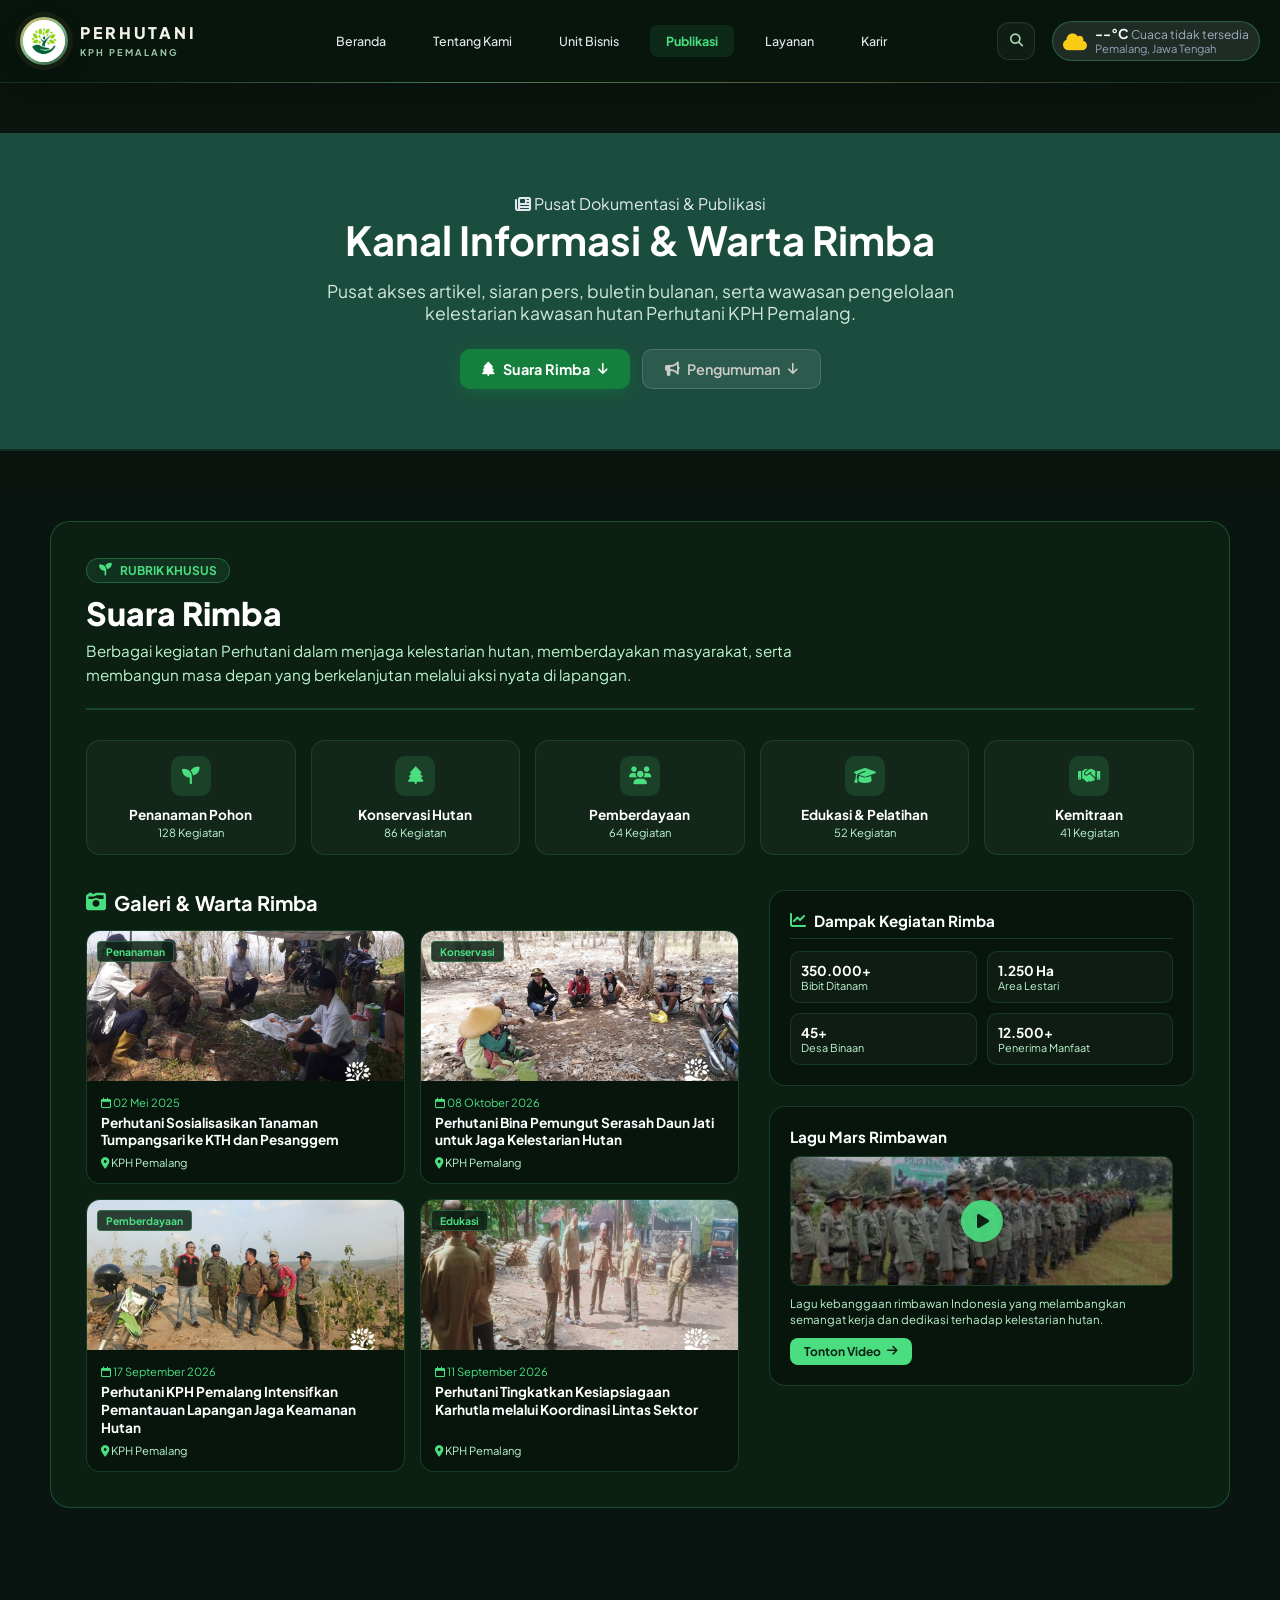
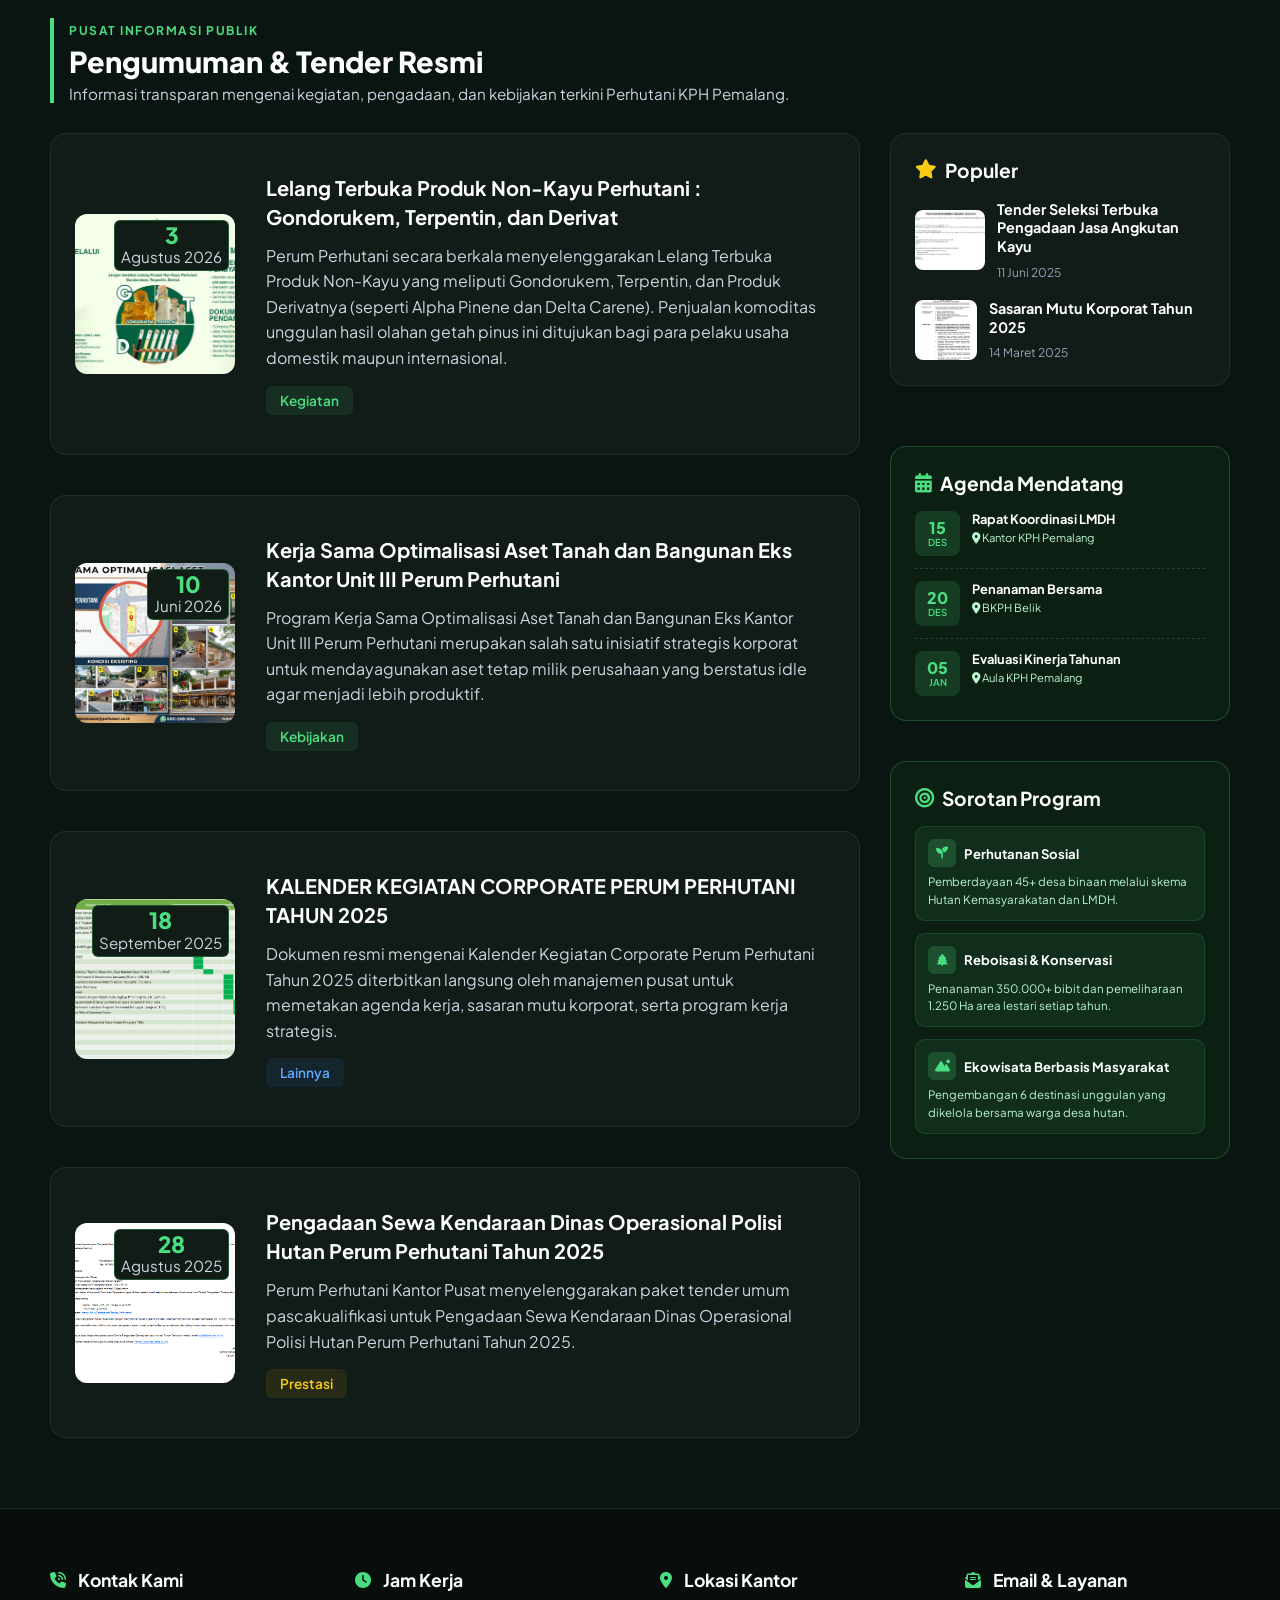
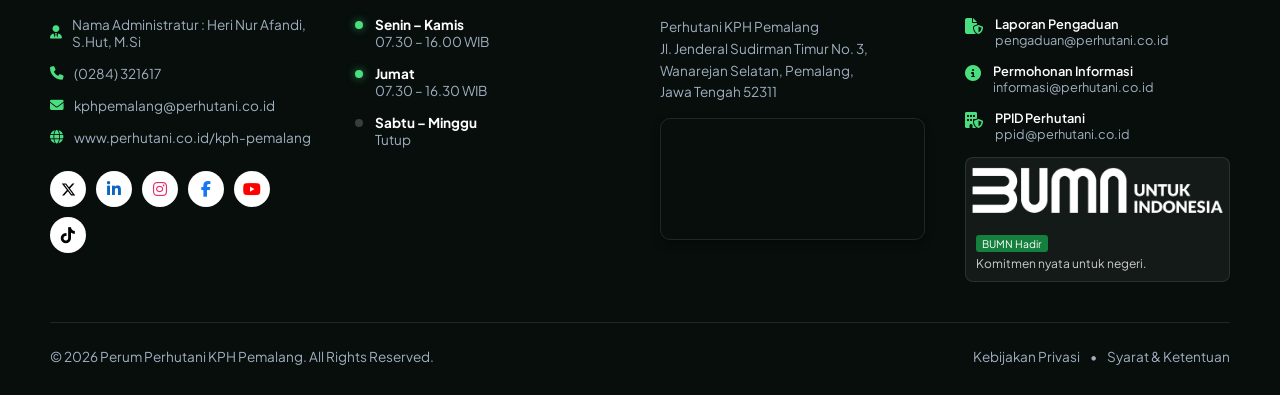
==== commit 327d77c4: "Update publikasi.html" ====
--- a/publikasi.html
+++ b/publikasi.html
@@ -108,6 +108,16 @@
         margin-bottom: 18px;
     }
 
+    .rimba-card-clickable {
+        cursor: pointer;
+        transition: transform 0.2s ease, border-color 0.2s ease;
+    }
+
+    .rimba-card-clickable:hover {
+        transform: translateY(-4px);
+        border-color: rgba(74, 222, 128, 0.6) !important;
+    }
+
     /* Responsif untuk HP Android / Layar Kecil (Portrait) */
     @media screen and (max-width: 768px) {
         .services-section .container,
@@ -369,41 +379,43 @@
                         <!-- ISI KONTEN SUARA RIMBA -->
                         <div style="display: grid; grid-template-columns: 2fr 1.3fr; gap: 30px; align-items: start;" class="rimba-grid-responsive">
                             
-                            <!-- Kolom Kiri: Galeri Kegiatan Suara Rimba -->
+                            <!-- Kolom Kiri: Galeri Kegiatan Suara Rimba (KEEMPAT CARD BISA DIKLIK) -->
                             <div>
                                 <h3 style="font-size: 1.25rem; font-weight: 700; color: #fff; margin-bottom: 15px; display: flex; align-items: center; gap: 8px;">
                                     <i class="fa-solid fa-camera-retro" style="color: #4ade80;"></i> Galeri & Warta Rimba
                                 </h3>
                                 <div style="display: grid; grid-template-columns: repeat(2, minmax(0, 1fr)); gap: 15px;" class="rimba-kategori-responsive">
                                     
-                                    <!-- CARD PERTAMA (DIBERIKAN EVENT KLIK KE TAMPILAN DETAIL BERITA) -->
-                                    <div style="background: rgba(0, 0, 0, 0.3); border: 1px solid rgba(74, 222, 128, 0.2); border-radius: 14px; overflow: hidden; display: flex; flex-direction: column; cursor: pointer; transition: transform 0.2s;" onclick="bukaDetailSerasah()">
+                                    <!-- CARD 1 -->
+                                    <div class="rimba-card-clickable" style="background: rgba(0, 0, 0, 0.3); border: 1px solid rgba(74, 222, 128, 0.2); border-radius: 14px; overflow: hidden; display: flex; flex-direction: column;" onclick="bukaDetailRimba('rimba1')">
                                         <div style="position: relative; height: 150px;">
                                             <img src="assets/rimba1.jpg" alt="Penanaman" style="width: 100%; height: 100%; object-fit: cover;">
                                             <span style="position: absolute; top: 10px; left: 10px; background: rgba(13,33,21,0.85); border: 1px solid rgba(74,222,128,0.3); color: #4ade80; font-size: 0.65rem; font-weight: 700; padding: 3px 8px; border-radius: 4px;">Penanaman</span>
                                         </div>
                                         <div style="padding: 14px; display: flex; flex-direction: column; flex-grow: 1;">
+                                            <div style="font-size: 0.7rem; color: #4ade80; margin-bottom: 5px;"><i class="fa-regular fa-calendar"></i> 02 Mei 2025</div>
+                                            <h4 style="font-size: 0.85rem; font-weight: 700; color: #fff; margin-bottom: 6px; line-height: 1.3;">Perhutani Sosialisasikan Tanaman Tumpangsari ke KTH dan Pesanggem</h4>
+                                            <p style="font-size: 0.7rem; color: #bbf7d0; margin-top: auto; margin-bottom: 0;"><i class="fa-solid fa-location-dot" style="color: #4ade80;"></i> KPH Pemalang</p>
+                                        </div>
+                                    </div>
+
+                                    <!-- CARD 2 -->
+                                    <div class="rimba-card-clickable" style="background: rgba(0, 0, 0, 0.3); border: 1px solid rgba(74, 222, 128, 0.2); border-radius: 14px; overflow: hidden; display: flex; flex-direction: column;" onclick="bukaDetailRimba('rimba2')">
+                                        <div style="position: relative; height: 150px;">
+                                            <img src="assets/rimba2.jpg" alt="Konservasi" style="width: 100%; height: 100%; object-fit: cover;">
+                                            <span style="position: absolute; top: 10px; left: 10px; background: rgba(13,33,21,0.85); border: 1px solid rgba(74,222,128,0.3); color: #4ade80; font-size: 0.65rem; font-weight: 700; padding: 3px 8px; border-radius: 4px;">Konservasi</span>
+                                        </div>
+                                        <div style="padding: 14px; display: flex; flex-direction: column; flex-grow: 1;">
                                             <div style="font-size: 0.7rem; color: #4ade80; margin-bottom: 5px;"><i class="fa-regular fa-calendar"></i> 08 Oktober 2026</div>
-                                            <h4 style="font-size: 0.85rem; font-weight: 700; color: #fff; margin-bottom: 6px; line-height: 1.3;">Perhutani Bina Pemungut Serasah Daun di BKPH Bantarsari</h4>
-                                            <p style="font-size: 0.7rem; color: #bbf7d0; margin-top: auto; margin-bottom: 0;"><i class="fa-solid fa-location-dot" style="color: #4ade80;"></i> KPH Pemalang</p>
-                                        </div>
-                                    </div>
-
-                                    <div style="background: rgba(0, 0, 0, 0.3); border: 1px solid rgba(74, 222, 128, 0.2); border-radius: 14px; overflow: hidden; display: flex; flex-direction: column;">
-                                        <div style="position: relative; height: 150px;">
-                                            <img src="assets/rimba2.jpg" alt="Konservasi" style="width: 100%; height: 100%; object-fit: cover; cursor: pointer;" onclick="openFullImage(this.src)">
-                                            <span style="position: absolute; top: 10px; left: 10px; background: rgba(13,33,21,0.85); border: 1px solid rgba(74,222,128,0.3); color: #4ade80; font-size: 0.65rem; font-weight: 700; padding: 3px 8px; border-radius: 4px;">Konservasi</span>
-                                        </div>
-                                        <div style="padding: 14px; display: flex; flex-direction: column; flex-grow: 1;">
-                                            <div style="font-size: 0.7rem; color: #4ade80; margin-bottom: 5px;"><i class="fa-regular fa-calendar"></i> 11 September 2026</div>
                                             <h4 style="font-size: 0.85rem; font-weight: 700; color: #fff; margin-bottom: 6px; line-height: 1.3;">Perhutani Bina Pemungut Serasah Daun Jati untuk Jaga Kelestarian Hutan</h4>
                                             <p style="font-size: 0.7rem; color: #bbf7d0; margin-top: auto; margin-bottom: 0;"><i class="fa-solid fa-location-dot" style="color: #4ade80;"></i> KPH Pemalang</p>
                                         </div>
                                     </div>
 
-                                    <div style="background: rgba(0, 0, 0, 0.3); border: 1px solid rgba(74, 222, 128, 0.2); border-radius: 14px; overflow: hidden; display: flex; flex-direction: column;">
+                                    <!-- CARD 3 -->
+                                    <div class="rimba-card-clickable" style="background: rgba(0, 0, 0, 0.3); border: 1px solid rgba(74, 222, 128, 0.2); border-radius: 14px; overflow: hidden; display: flex; flex-direction: column;" onclick="bukaDetailRimba('rimba3')">
                                         <div style="position: relative; height: 150px;">
-                                            <img src="assets/rimba3.jpg" alt="Pemberdayaan" style="width: 100%; height: 100%; object-fit: cover; cursor: pointer;" onclick="openFullImage(this.src)">
+                                            <img src="assets/rimba3.jpg" alt="Pemberdayaan" style="width: 100%; height: 100%; object-fit: cover;">
                                             <span style="position: absolute; top: 10px; left: 10px; background: rgba(13,33,21,0.85); border: 1px solid rgba(74,222,128,0.3); color: #4ade80; font-size: 0.65rem; font-weight: 700; padding: 3px 8px; border-radius: 4px;">Pemberdayaan</span>
                                         </div>
                                         <div style="padding: 14px; display: flex; flex-direction: column; flex-grow: 1;">
@@ -413,9 +425,10 @@
                                         </div>
                                     </div>
 
-                                    <div style="background: rgba(0, 0, 0, 0.3); border: 1px solid rgba(74, 222, 128, 0.2); border-radius: 14px; overflow: hidden; display: flex; flex-direction: column;">
+                                    <!-- CARD 4 -->
+                                    <div class="rimba-card-clickable" style="background: rgba(0, 0, 0, 0.3); border: 1px solid rgba(74, 222, 128, 0.2); border-radius: 14px; overflow: hidden; display: flex; flex-direction: column;" onclick="bukaDetailRimba('rimba4')">
                                         <div style="position: relative; height: 150px;">
-                                            <img src="assets/rimba4.jpg" alt="Edukasi" style="width: 100%; height: 100%; object-fit: cover; cursor: pointer;" onclick="openFullImage(this.src)">
+                                            <img src="assets/rimba4.jpg" alt="Edukasi" style="width: 100%; height: 100%; object-fit: cover;">
                                             <span style="position: absolute; top: 10px; left: 10px; background: rgba(13,33,21,0.85); border: 1px solid rgba(74,222,128,0.3); color: #4ade80; font-size: 0.65rem; font-weight: 700; padding: 3px 8px; border-radius: 4px;">Edukasi</span>
                                         </div>
                                         <div style="padding: 14px; display: flex; flex-direction: column; flex-grow: 1;">
@@ -481,27 +494,27 @@
                     </div>
                 </div>
 
-                <!-- TAMPILAN DETAIL BERITA RIMBAWAN (FOTO FULL DI ATAS + TEKS LENGKAP DI BAWAHNYA) -->
-                <div id="detail-berita-serasah" class="detail-container hidden">
-                    <button class="btn-kembali" onclick="tutupDetailSerasah()">
+                <!-- TAMPILAN DETAIL BERITA RIMBAWAN (DINAMIS UNTUK KEEMPAT CARD) -->
+                <div id="detail-berita-rimba" class="detail-container hidden">
+                    <button class="btn-kembali" onclick="tutupDetailRimba()">
                         <i class="fa-solid fa-arrow-left"></i> Kembali ke Suara Rimba
                     </button>
                     
                     <article>
-                        <h1 class="artikel-judul">Perhutani Bina Pemungut Serasah Daun di BKPH Bantarsari</h1>
+                        <h1 id="rimba-detail-judul" class="artikel-judul">Judul Berita</h1>
                         <div class="artikel-meta">
-                            <span class="badge-detail">Penanaman & Komsos</span>
-                            <span><i class="fa-regular fa-calendar"></i> Kamis, 08 Oktober 2026</span>
+                            <span id="rimba-detail-kategori" class="badge-detail">Kategori</span>
+                            <span><i class="fa-regular fa-calendar"></i> <span id="rimba-detail-tanggal">Tanggal</span></span>
                         </div>
 
                         <!-- Gambar Full di Atas Teks -->
                         <div class="artikel-gambar-full">
-                            <img src="assets/rimba1.jpg" alt="Perhutani Bina Pemungut Serasah Daun">
-                        </div>
-
-                        <!-- Teks Berita Sesuai Permintaan -->
-                        <div class="artikel-konten">
-                            <p><strong>PEMALANG, PERHUTANI (08/10/2026)</strong> | Perhutani Kesatuan Pemangkuan Hutan (KPH) Pemalang melalui Bagian Kesatuan Pemangkuan Hutan (BKPH) Bantarsari terus menjaga komunikasi sosial (komsos) dengan pesanggem sebagai bagian dari koordinasi kegiatan tanaman. Kegiatan tersebut dilakukan oleh Kepala BKPH Bantarsari Eko Pranoto bersama Mandor Tanam dan pesanggem di Petak 67, Resort Pemangkuan Hutan (RPH) Karangasem, Kamis (08/10).</p>
+                            <img id="rimba-detail-gambar" src="" alt="Gambar Berita Full">
+                        </div>
+
+                        <!-- Teks Berita Lengkap di Bawah Gambar -->
+                        <div id="rimba-detail-konten" class="artikel-konten">
+                            <!-- Isi teks berita akan dimuat otomatis oleh JavaScript -->
                         </div>
                     </article>
                 </div>
@@ -905,22 +918,83 @@
         </div>
     </nav>
 
-    <!-- SCRIPT TAMBAHAN UNTUK INTERAKSI KLIK ARTIKEL RIMBAWAN -->
+    <!-- SCRIPT TAMBAHAN UNTUK INTERAKSI KLIK KEEMPAT CARD SUARA RIMBA -->
     <script>
-        function bukaDetailSerasah() {
+        const dataSuaraRimba = {
+            rimba1: {
+                judul: 'Perhutani Sosialisasikan Tanaman Tumpangsari ke KTH dan Pesanggem',
+                kategori: 'Penanaman',
+                tanggal: '02 Mei 2025',
+                gambar: 'assets/rimba1.jpg',
+                konten: `
+                    <p><strong>PEMALANG, PERHUTANI (02/05/2025)</strong> | Perhutani Kesatuan Pemangkuan Hutan (KPH) Pemalang terus mendorong peningkatan kesejahteraan masyarakat sekitar hutan melalui sosialisasi pola tanaman tumpangsari bersama Kelompok Tani Hutan (KTH) dan para pesanggem di wilayah kerja KPH Pemalang.</p>
+                    <p>Melalui skema kemitraan kehutanan ini, para pesanggem diberikan pendampingan teknis budidaya tanaman palawija di sela-sela tanaman pokok kehutanan agar produktivitas lahan tetap optimal tanpa mengganggu pertumbuhan tegakan hutan.</p>
+                `
+            },
+            rimba2: {
+                judul: 'Perhutani Bina Pemungut Serasah Daun Jati untuk Jaga Kelestarian Hutan',
+                kategori: 'Konservasi & Komsos',
+                tanggal: 'Kamis, 08 Oktober 2026',
+                gambar: 'assets/rimba2.jpg',
+                konten: `
+                    <p><strong>PEMALANG, PERHUTANI (08/10/2026)</strong> | Perhutani Kesatuan Pemangkuan Hutan (KPH) Pemalang melalui Bagian Kesatuan Pemangkuan Hutan (BKPH) Bantarsari terus menjaga komunikasi sosial (komsos) dengan pesanggem sebagai bagian dari koordinasi kegiatan tanaman. Kegiatan tersebut dilakukan oleh Kepala BKPH Bantarsari Eko Pranoto bersama Mandor Tanam dan pesanggem di Petak 67, Resort Pemangkuan Hutan (RPH) Karangasem, Kamis (08/10).</p>
+                    <p>Pembinaan ini juga menekankan pentingnya ketertiban saat pengambilan serasah daun jati di kawasan hutan serta upaya pencegahan dini terhadap potensi kebakaran hutan dan lahan (karhutla).</p>
+                `
+            },
+            rimba3: {
+                judul: 'Perhutani KPH Pemalang Intensifkan Pemantauan Lapangan Jaga Keamanan Hutan',
+                kategori: 'Pemberdayaan',
+                tanggal: '17 September 2026',
+                gambar: 'assets/rimba3.jpg',
+                konten: `
+                    <p><strong>PEMALANG, PERHUTANI (17/09/2026)</strong> | Jajaran petugas lapangan Perhutani KPH Pemalang bersama Polisi Hutan (Polhut) dan Lembaga Masyarakat Desa Hutan (LMDH) mengintensifkan patroli serta pemantauan rutin di sejumlah titik rawan gangguan keamanan hutan.</p>
+                    <p>Sinergi bersama masyarakat desa sekitar hutan menjadi kunci utama dalam mendeteksi secara dini potensi gangguan maupun kerusakan ekosistem hutan di wilayah Kabupaten Pemalang.</p>
+                `
+            },
+            rimba4: {
+                judul: 'Perhutani Tingkatkan Kesiapsiagaan Karhutla melalui Koordinasi Lintas Sektor',
+                kategori: 'Edukasi',
+                tanggal: '11 September 2026',
+                gambar: 'assets/rimba4.jpg',
+                konten: `
+                    <p><strong>PEMALANG, PERHUTANI (11/09/2026)</strong> | Perhutani KPH Pemalang menggelar apel kesiapsiagaan serta koordinasi lintas sektor bersama TNI, Polri, BPBD, dan relawan masyarakat peduli api guna mengantisipasi terjadinya kebakaran hutan dan lahan (karhutla).</p>
+                    <p>Selain pengecekan sarana dan prasarana pemadam kebakaran, kegiatan ini juga diisi dengan edukasi lapangan mengenai langkah cepat penanganan titik api serta imbauan kepada warga agar tidak membakar serasah di sekitar kawasan hutan.</p>
+                `
+            }
+        };
+
+        function bukaDetailRimba(id) {
+            const data = dataSuaraRimba[id];
+            if (!data) return;
+
+            document.getElementById('rimba-detail-judul').innerText = data.judul;
+            document.getElementById('rimba-detail-kategori').innerText = data.kategori;
+            document.getElementById('rimba-detail-tanggal').innerText = data.tanggal;
+            document.getElementById('rimba-detail-gambar').src = data.gambar;
+            document.getElementById('rimba-detail-gambar').alt = data.judul;
+            document.getElementById('rimba-detail-konten').innerHTML = data.konten;
+
             document.getElementById('halaman-utama-rimba').classList.add('hidden');
-            document.getElementById('detail-berita-serasah').classList.remove('hidden');
-            window.scrollTo({ top: document.getElementById('suara-rimba').offsetTop - 80, behavior: 'smooth' });
-        }
-
-        function tutupDetailSerasah() {
-            document.getElementById('detail-berita-serasah').classList.add('hidden');
+            document.getElementById('detail-berita-rimba').classList.remove('hidden');
+
+            window.scrollTo({
+                top: document.getElementById('suara-rimba').offsetTop - 80,
+                behavior: 'smooth'
+            });
+        }
+
+        function tutupDetailRimba() {
+            document.getElementById('detail-berita-rimba').classList.add('hidden');
             document.getElementById('halaman-utama-rimba').classList.remove('hidden');
-            window.scrollTo({ top: document.getElementById('suara-rimba').offsetTop - 80, behavior: 'smooth' });
+
+            window.scrollTo({
+                top: document.getElementById('suara-rimba').offsetTop - 80,
+                behavior: 'smooth'
+            });
         }
     </script>
     
     <script src="js/script.js"></script>
    
 </body>
-                                        </html>
+                                    </html>
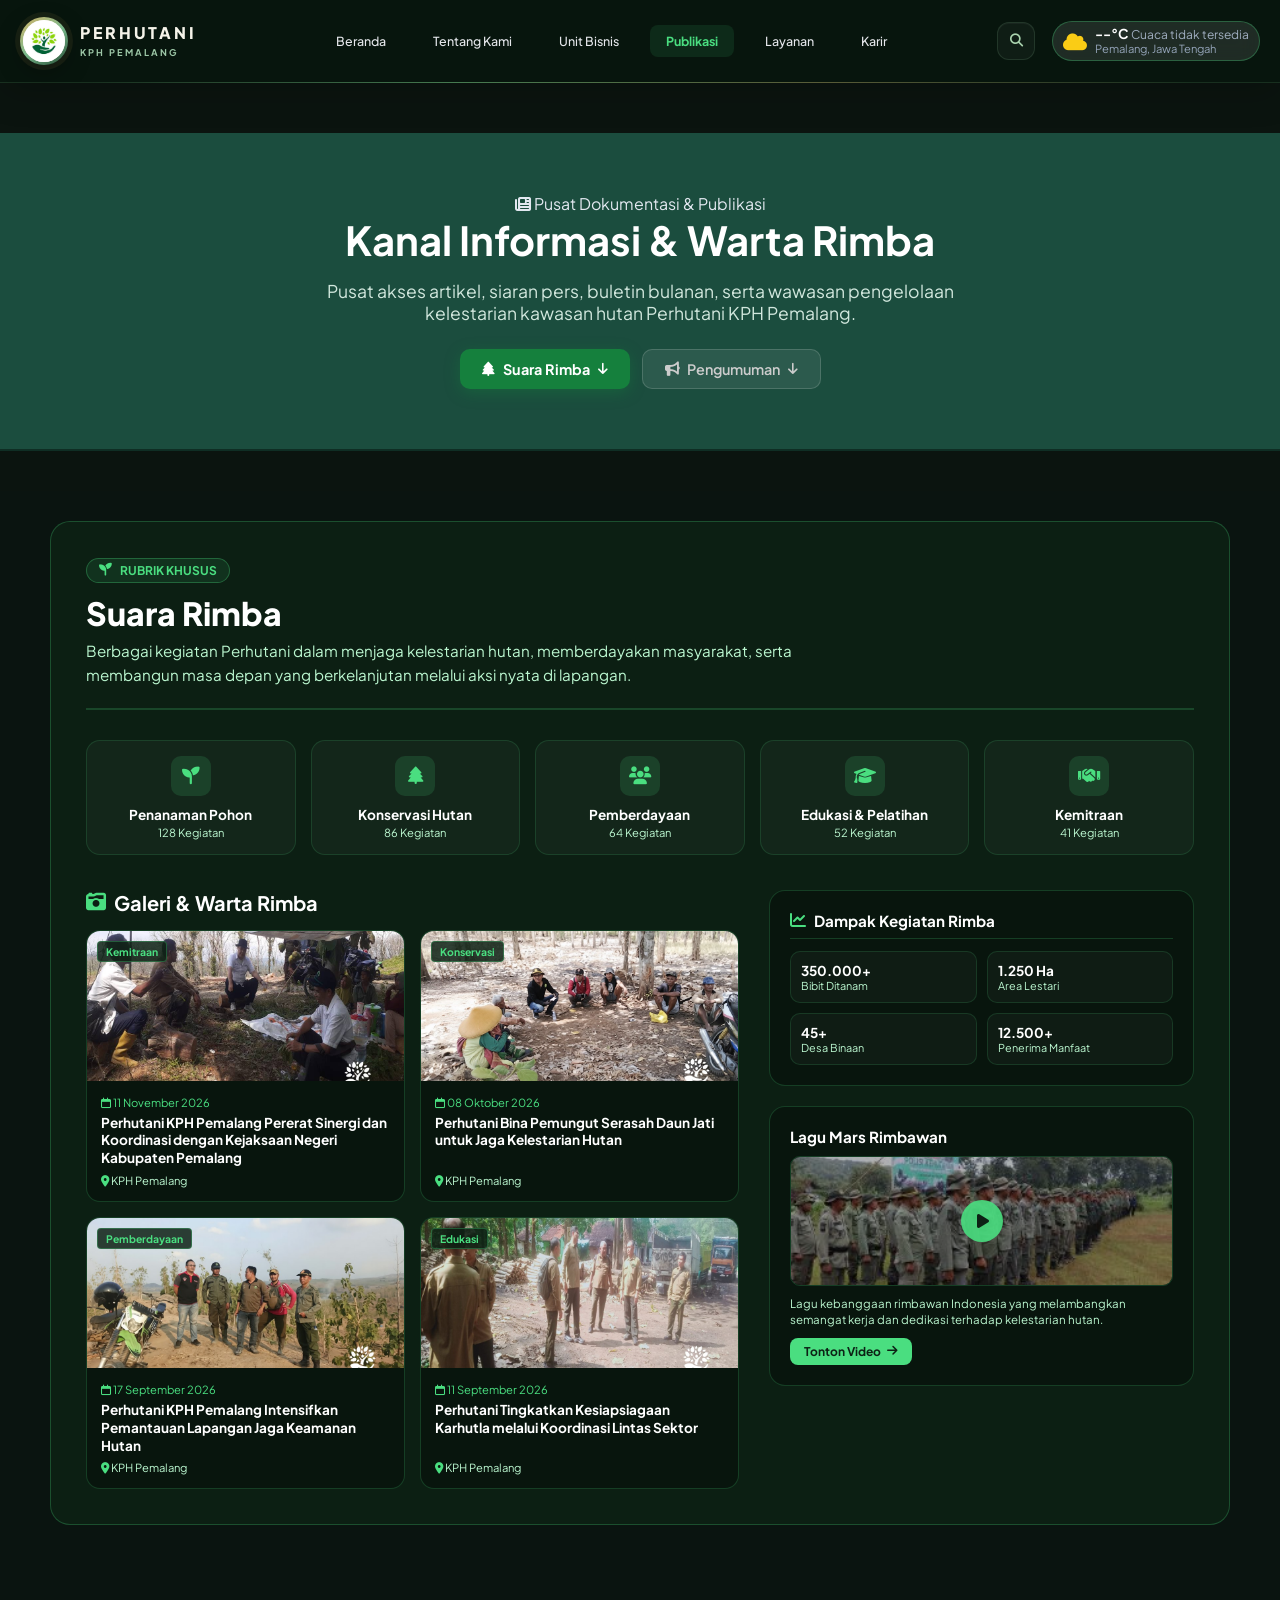
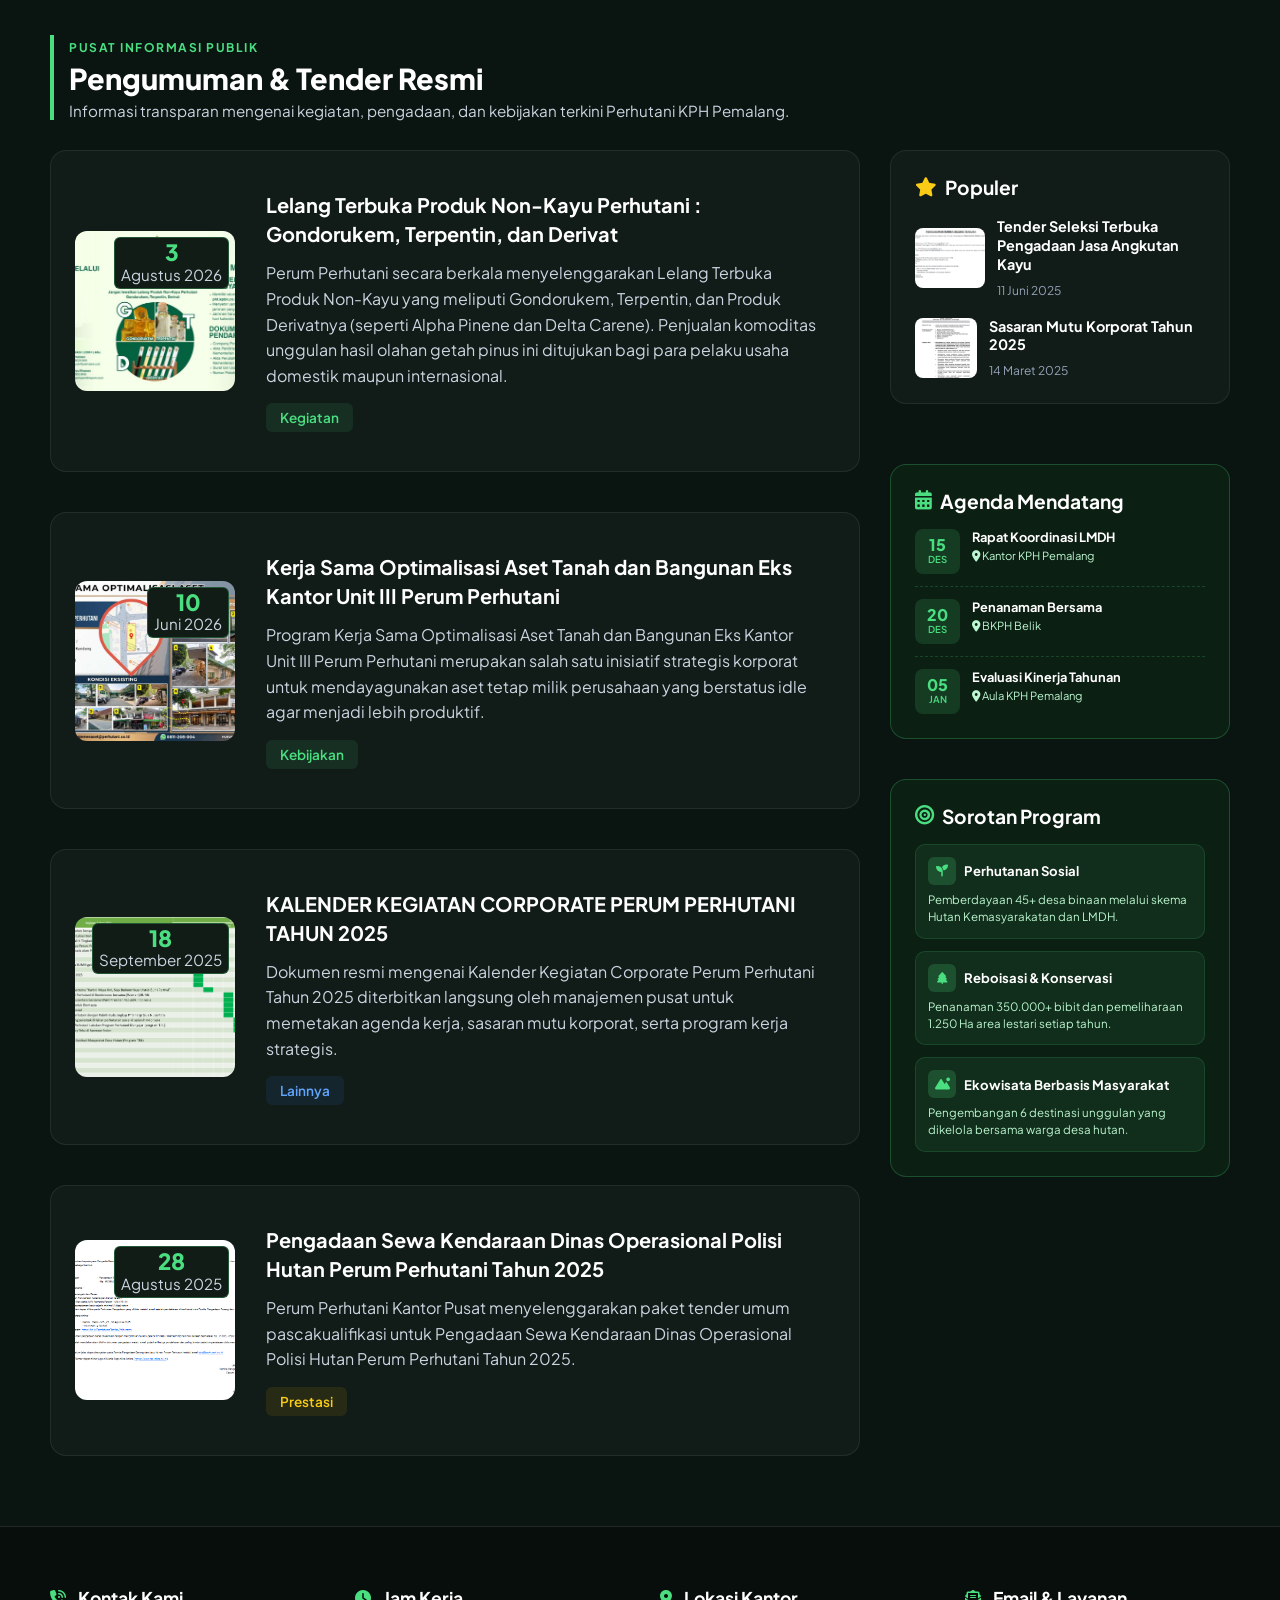
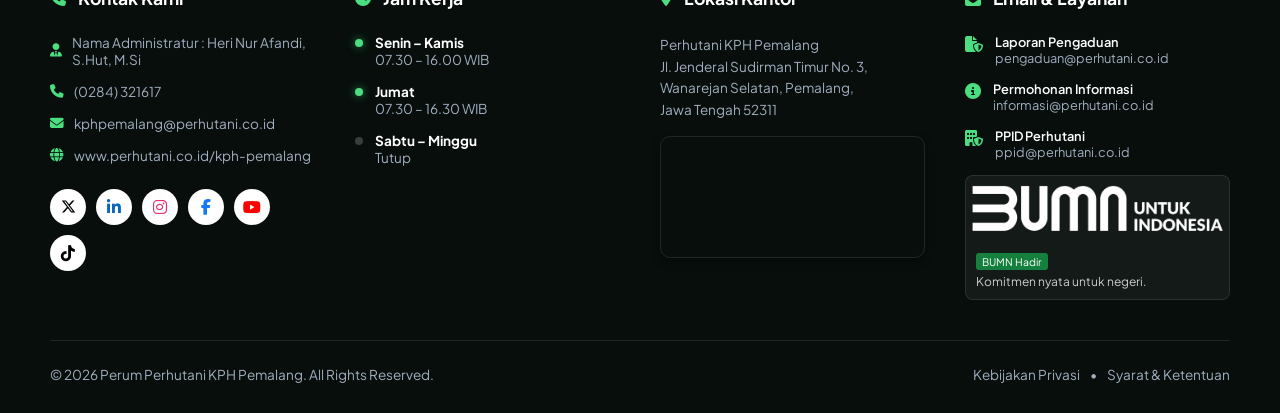
==== commit 8ec441b7: "Update publikasi.html" ====
--- a/publikasi.html
+++ b/publikasi.html
@@ -386,15 +386,15 @@
                                 </h3>
                                 <div style="display: grid; grid-template-columns: repeat(2, minmax(0, 1fr)); gap: 15px;" class="rimba-kategori-responsive">
                                     
-                                    <!-- CARD 1 -->
+                                    <!-- CARD 1 (UPDATED: 11 NOVEMBER 2026 - PERTEMUAN KEJARI PEMALANG) -->
                                     <div class="rimba-card-clickable" style="background: rgba(0, 0, 0, 0.3); border: 1px solid rgba(74, 222, 128, 0.2); border-radius: 14px; overflow: hidden; display: flex; flex-direction: column;" onclick="bukaDetailRimba('rimba1')">
                                         <div style="position: relative; height: 150px;">
-                                            <img src="assets/rimba1.jpg" alt="Penanaman" style="width: 100%; height: 100%; object-fit: cover;">
-                                            <span style="position: absolute; top: 10px; left: 10px; background: rgba(13,33,21,0.85); border: 1px solid rgba(74,222,128,0.3); color: #4ade80; font-size: 0.65rem; font-weight: 700; padding: 3px 8px; border-radius: 4px;">Penanaman</span>
+                                            <img src="assets/rimba1.jpg" alt="Pertemuan Resmi dengan Kejaksaan Negeri Pemalang" style="width: 100%; height: 100%; object-fit: cover;">
+                                            <span style="position: absolute; top: 10px; left: 10px; background: rgba(13,33,21,0.85); border: 1px solid rgba(74,222,128,0.3); color: #4ade80; font-size: 0.65rem; font-weight: 700; padding: 3px 8px; border-radius: 4px;">Kemitraan</span>
                                         </div>
                                         <div style="padding: 14px; display: flex; flex-direction: column; flex-grow: 1;">
-                                            <div style="font-size: 0.7rem; color: #4ade80; margin-bottom: 5px;"><i class="fa-regular fa-calendar"></i> 02 Mei 2025</div>
-                                            <h4 style="font-size: 0.85rem; font-weight: 700; color: #fff; margin-bottom: 6px; line-height: 1.3;">Perhutani Sosialisasikan Tanaman Tumpangsari ke KTH dan Pesanggem</h4>
+                                            <div style="font-size: 0.7rem; color: #4ade80; margin-bottom: 5px;"><i class="fa-regular fa-calendar"></i> 11 November 2026</div>
+                                            <h4 style="font-size: 0.85rem; font-weight: 700; color: #fff; margin-bottom: 6px; line-height: 1.3;">Perhutani KPH Pemalang Pererat Sinergi dan Koordinasi dengan Kejaksaan Negeri Kabupaten Pemalang</h4>
                                             <p style="font-size: 0.7rem; color: #bbf7d0; margin-top: auto; margin-bottom: 0;"><i class="fa-solid fa-location-dot" style="color: #4ade80;"></i> KPH Pemalang</p>
                                         </div>
                                     </div>
@@ -922,13 +922,12 @@
     <script>
         const dataSuaraRimba = {
             rimba1: {
-                judul: 'Perhutani Sosialisasikan Tanaman Tumpangsari ke KTH dan Pesanggem',
-                kategori: 'Penanaman',
-                tanggal: '02 Mei 2025',
+                judul: 'Perhutani KPH Pemalang Pererat Sinergi dan Koordinasi dengan Kejaksaan Negeri Kabupaten Pemalang',
+                kategori: 'Kemitraan & Koordinasi',
+                tanggal: '11 November 2026',
                 gambar: 'assets/rimba1.jpg',
                 konten: `
-                    <p><strong>PEMALANG, PERHUTANI (02/05/2025)</strong> | Perhutani Kesatuan Pemangkuan Hutan (KPH) Pemalang terus mendorong peningkatan kesejahteraan masyarakat sekitar hutan melalui sosialisasi pola tanaman tumpangsari bersama Kelompok Tani Hutan (KTH) dan para pesanggem di wilayah kerja KPH Pemalang.</p>
-                    <p>Melalui skema kemitraan kehutanan ini, para pesanggem diberikan pendampingan teknis budidaya tanaman palawija di sela-sela tanaman pokok kehutanan agar produktivitas lahan tetap optimal tanpa mengganggu pertumbuhan tegakan hutan.</p>
+                    <p><strong>PEMALANG, PERHUTANI (11/11/2026)</strong> | Perhutani Kesatuan Pemangkuan Hutan (KPH) Pemalang melaksanakan pertemuan resmi dengan Kejaksaan Negeri (Kejari) Kabupaten Pemalang pada Rabu (10/11). Kegiatan yang berlangsung di Ruang Pertemuan Kantor Kejaksaan Negeri Pemalang tersebut bertujuan mempererat silaturahmi, meningkatkan koordinasi antarinstitusi, sekaligus memperkenalkan pimpinan baru KPH Pemalang yang kini mengemban amanah dalam pengelolaan hutan di wilayah tersebut.</p>
                 `
             },
             rimba2: {
@@ -997,4 +996,4 @@
     <script src="js/script.js"></script>
    
 </body>
-                                    </html>
+    </html>
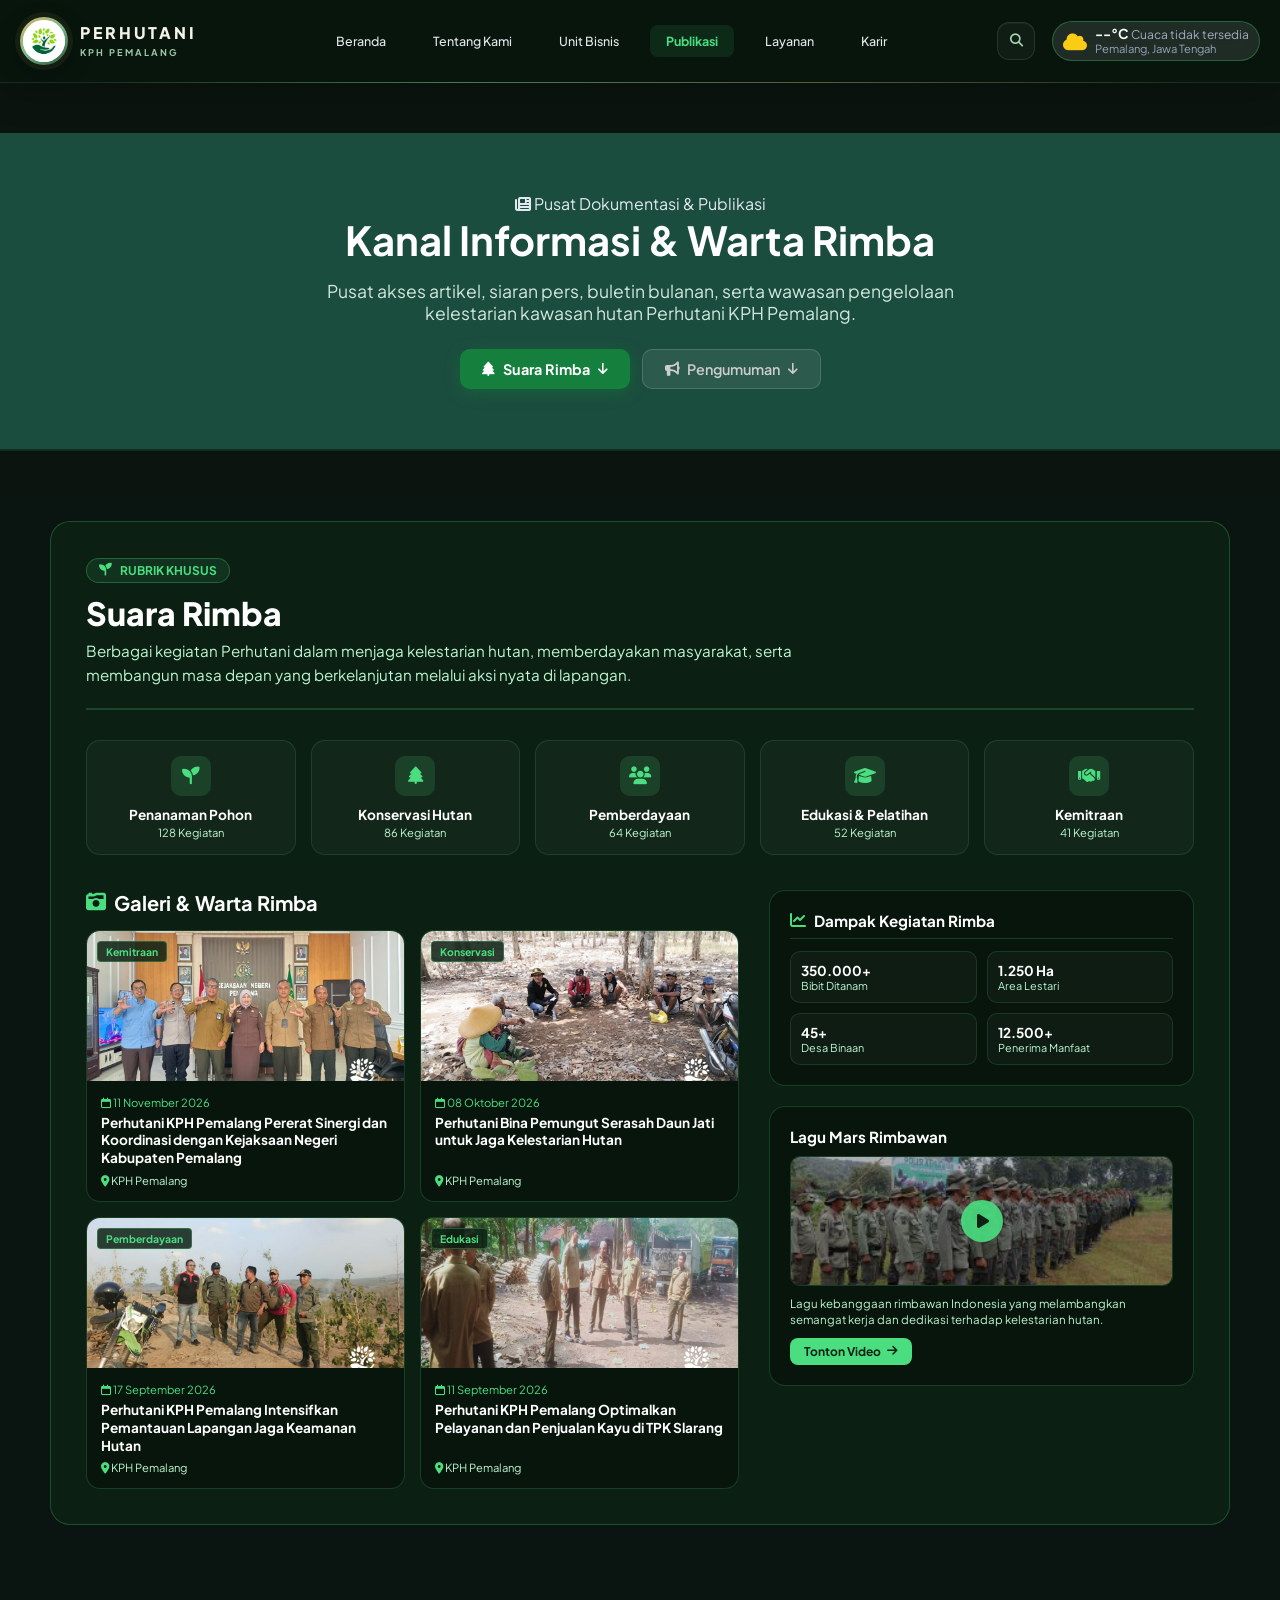
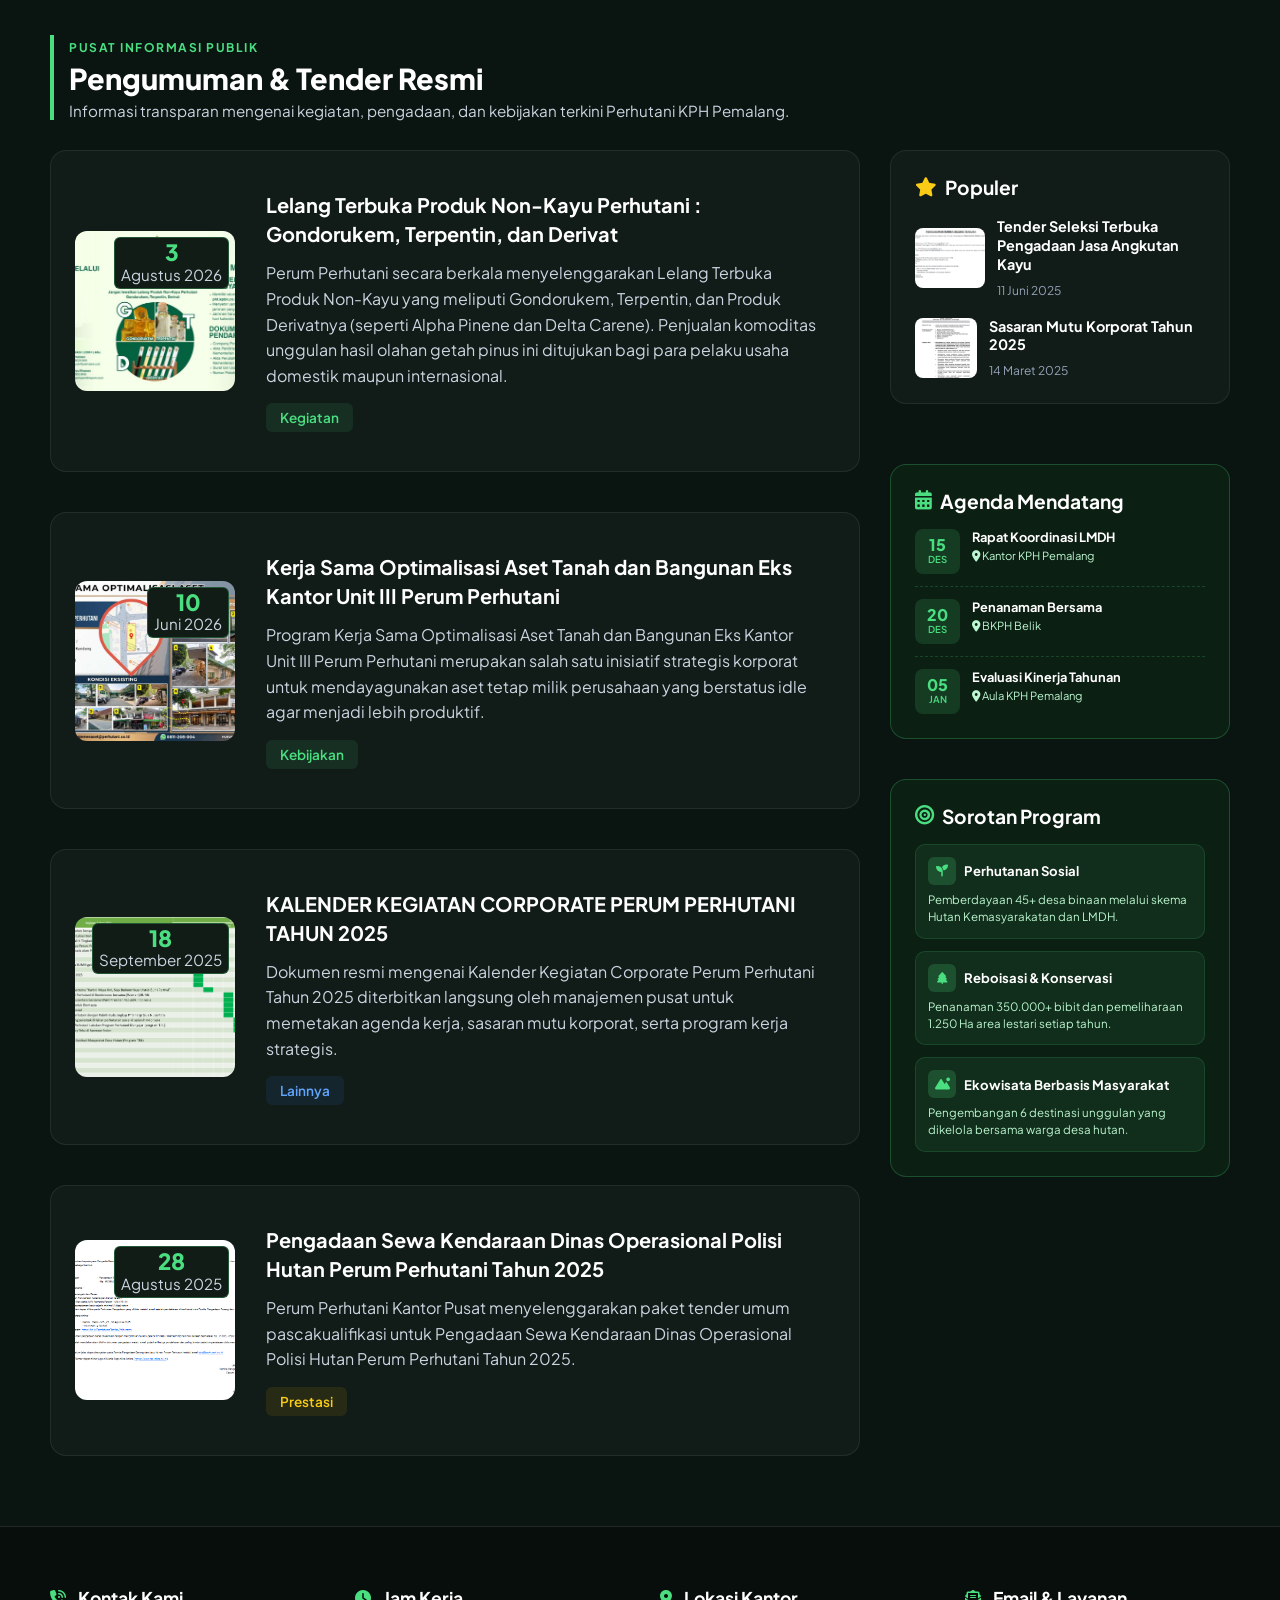
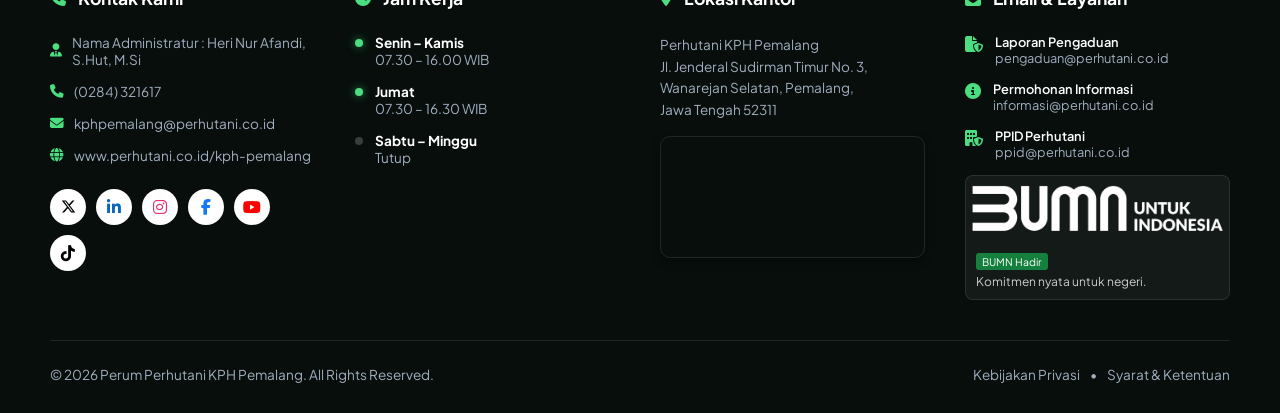
==== commit c9bfd9e8: "Update publikasi.html" ====
--- a/publikasi.html
+++ b/publikasi.html
@@ -433,7 +433,7 @@
                                         </div>
                                         <div style="padding: 14px; display: flex; flex-direction: column; flex-grow: 1;">
                                             <div style="font-size: 0.7rem; color: #4ade80; margin-bottom: 5px;"><i class="fa-regular fa-calendar"></i> 11 September 2026</div>
-                                            <h4 style="font-size: 0.85rem; font-weight: 700; color: #fff; margin-bottom: 6px; line-height: 1.3;">Perhutani Tingkatkan Kesiapsiagaan Karhutla melalui Koordinasi Lintas Sektor</h4>
+                                            <h4 style="font-size: 0.85rem; font-weight: 700; color: #fff; margin-bottom: 6px; line-height: 1.3;">Perhutani KPH Pemalang Optimalkan Pelayanan dan Penjualan Kayu di TPK Slarang</h4>
                                             <p style="font-size: 0.7rem; color: #bbf7d0; margin-top: auto; margin-bottom: 0;"><i class="fa-solid fa-location-dot" style="color: #4ade80;"></i> KPH Pemalang</p>
                                         </div>
                                     </div>
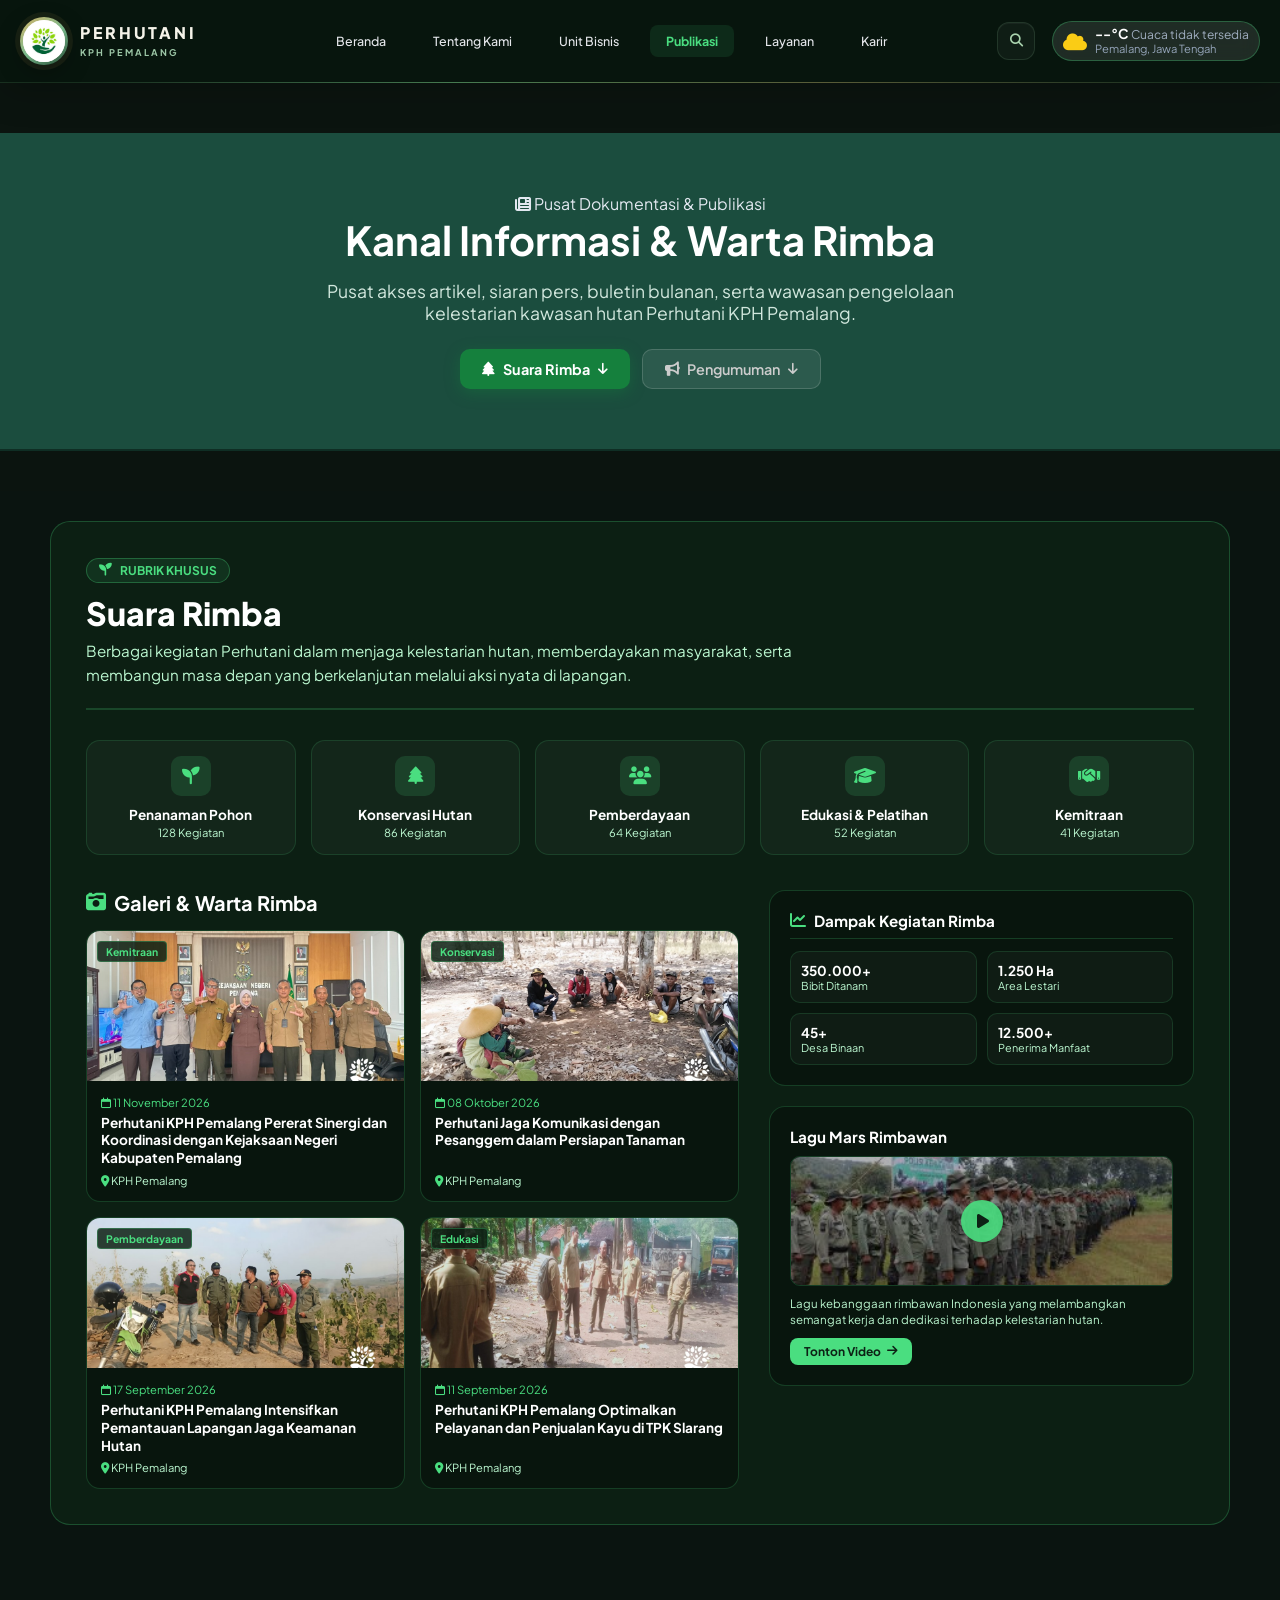
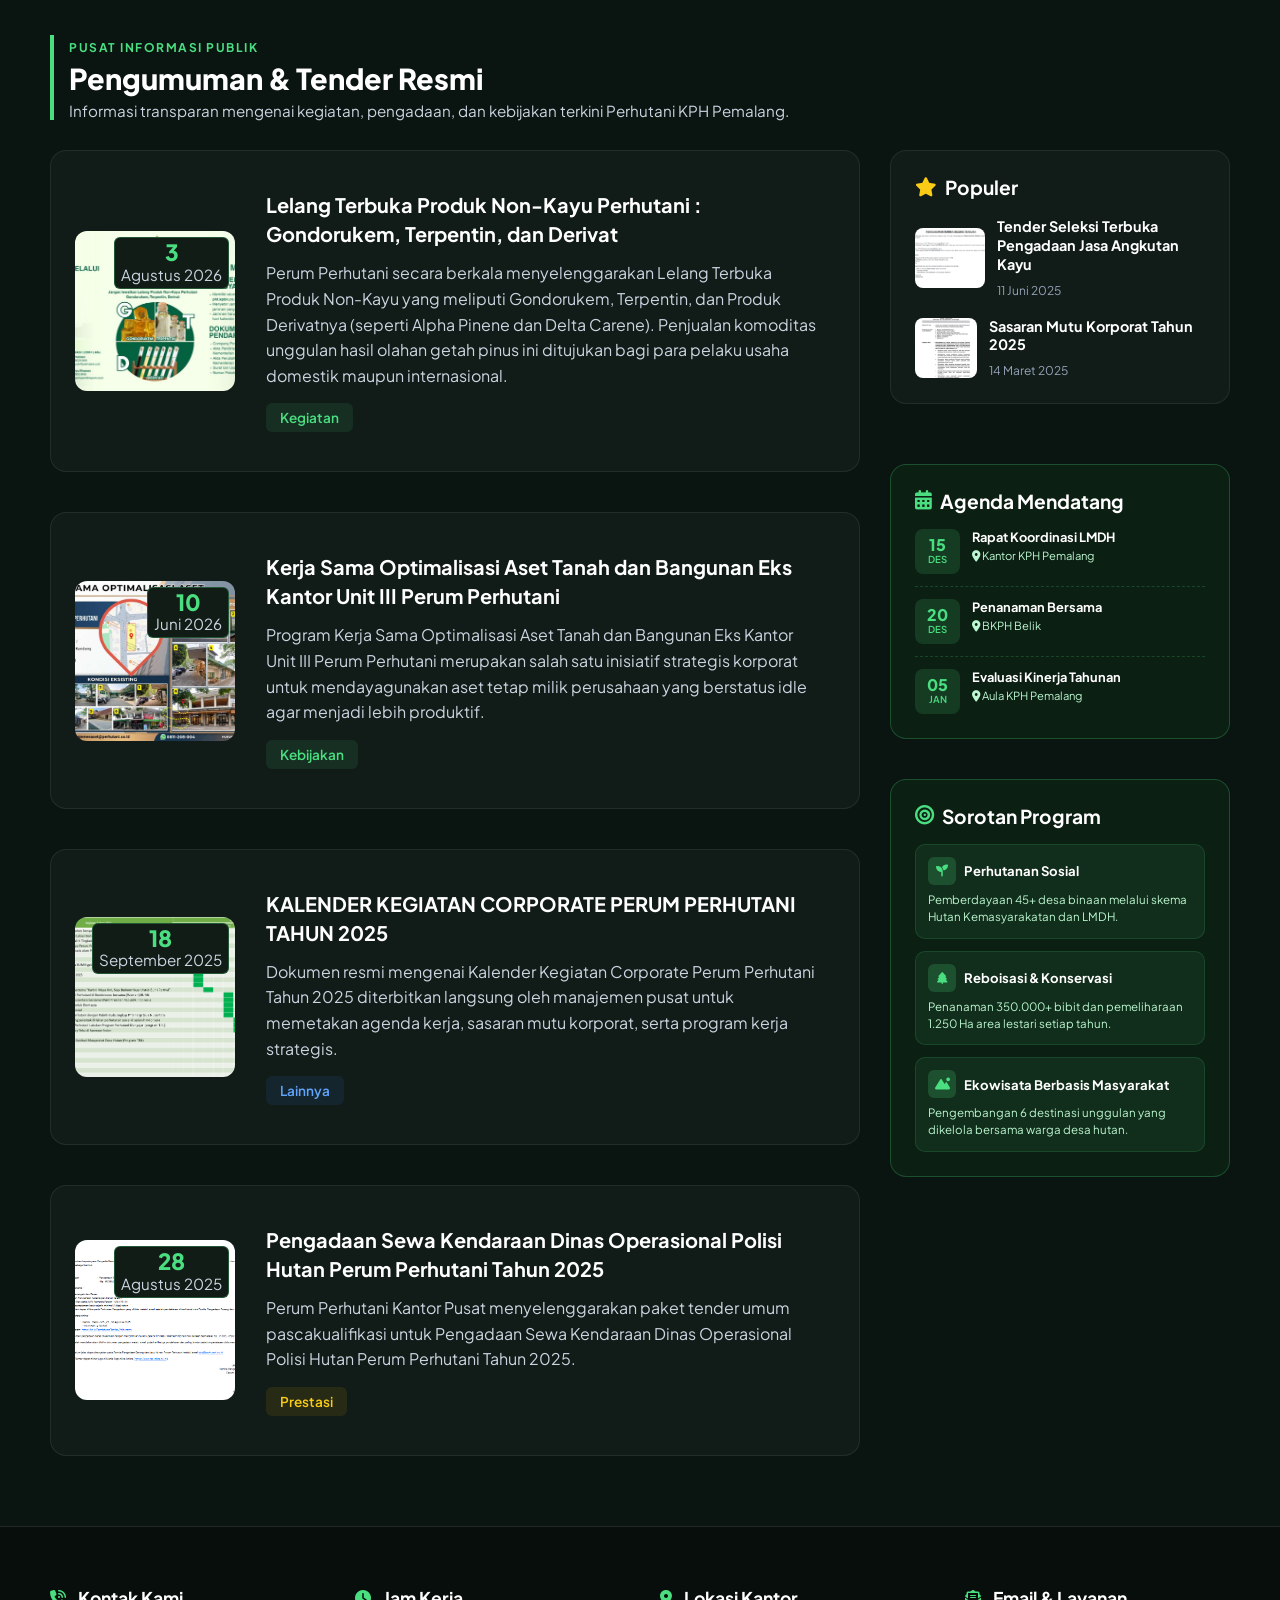
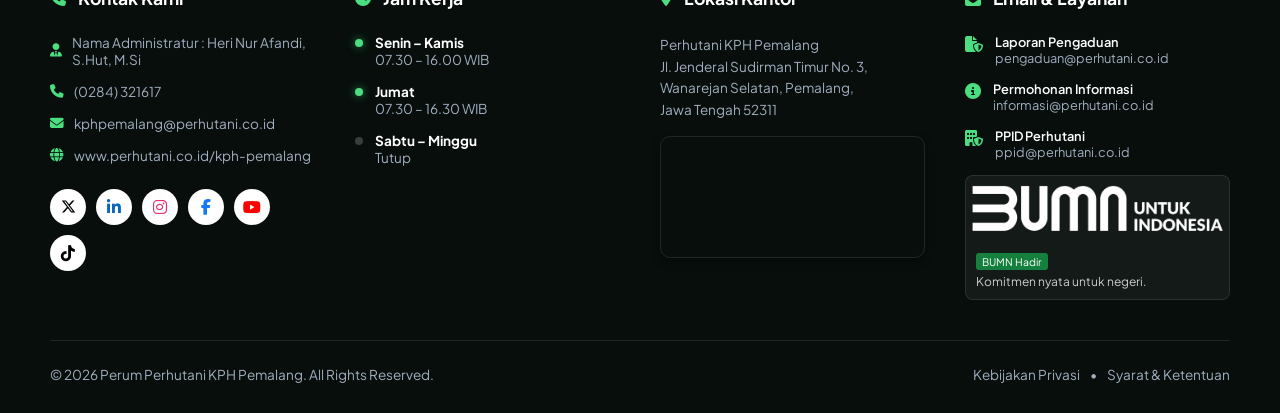
==== commit edbc8970: "Update publikasi.html" ====
--- a/publikasi.html
+++ b/publikasi.html
@@ -407,7 +407,7 @@
                                         </div>
                                         <div style="padding: 14px; display: flex; flex-direction: column; flex-grow: 1;">
                                             <div style="font-size: 0.7rem; color: #4ade80; margin-bottom: 5px;"><i class="fa-regular fa-calendar"></i> 08 Oktober 2026</div>
-                                            <h4 style="font-size: 0.85rem; font-weight: 700; color: #fff; margin-bottom: 6px; line-height: 1.3;">Perhutani Bina Pemungut Serasah Daun Jati untuk Jaga Kelestarian Hutan</h4>
+                                            <h4 style="font-size: 0.85rem; font-weight: 700; color: #fff; margin-bottom: 6px; line-height: 1.3;">Perhutani Jaga Komunikasi dengan Pesanggem dalam Persiapan Tanaman</h4>
                                             <p style="font-size: 0.7rem; color: #bbf7d0; margin-top: auto; margin-bottom: 0;"><i class="fa-solid fa-location-dot" style="color: #4ade80;"></i> KPH Pemalang</p>
                                         </div>
                                     </div>
@@ -931,13 +931,13 @@
                 `
             },
             rimba2: {
-                judul: 'Perhutani Bina Pemungut Serasah Daun Jati untuk Jaga Kelestarian Hutan',
+                judul: 'Perhutani Jaga Komunikasi dengan Pesanggem dalam Persiapan Tanaman',
                 kategori: 'Konservasi & Komsos',
                 tanggal: 'Kamis, 08 Oktober 2026',
                 gambar: 'assets/rimba2.jpg',
                 konten: `
-                    <p><strong>PEMALANG, PERHUTANI (08/10/2026)</strong> | Perhutani Kesatuan Pemangkuan Hutan (KPH) Pemalang melalui Bagian Kesatuan Pemangkuan Hutan (BKPH) Bantarsari terus menjaga komunikasi sosial (komsos) dengan pesanggem sebagai bagian dari koordinasi kegiatan tanaman. Kegiatan tersebut dilakukan oleh Kepala BKPH Bantarsari Eko Pranoto bersama Mandor Tanam dan pesanggem di Petak 67, Resort Pemangkuan Hutan (RPH) Karangasem, Kamis (08/10).</p>
-                    <p>Pembinaan ini juga menekankan pentingnya ketertiban saat pengambilan serasah daun jati di kawasan hutan serta upaya pencegahan dini terhadap potensi kebakaran hutan dan lahan (karhutla).</p>
+                    <p><strong>PEMALANG, PERHUTANI (08/10/2026)</strong> | Perhutani Kesatuan Pemangkuan Hutan (KPH) Pemalang</p>
+                    <p>melalui Bagian Kesatuan Pemangkuan Hutan (BKPH) Bantarsari terus menjaga komunikasi sosial (komsos) dengan pesanggem sebagai bagian dari koordinasi kegiatan tanaman. Kegiatan tersebut dilakukan oleh Kepala BKPH Bantarsari Eko Pranoto bersama Mandor Tanam dan pesanggem di Petak 67, Resort Pemangkuan Hutan (RPH) Karangasem, Kamis (08/10).</p>
                 `
             },
             rimba3: {
@@ -946,18 +946,19 @@
                 tanggal: '17 September 2026',
                 gambar: 'assets/rimba3.jpg',
                 konten: `
-                    <p><strong>PEMALANG, PERHUTANI (17/09/2026)</strong> | Jajaran petugas lapangan Perhutani KPH Pemalang bersama Polisi Hutan (Polhut) dan Lembaga Masyarakat Desa Hutan (LMDH) mengintensifkan patroli serta pemantauan rutin di sejumlah titik rawan gangguan keamanan hutan.</p>
-                    <p>Sinergi bersama masyarakat desa sekitar hutan menjadi kunci utama dalam mendeteksi secara dini potensi gangguan maupun kerusakan ekosistem hutan di wilayah Kabupaten Pemalang.</p>
+                    <p><strong>PEMALANG, PERHUTANI (17/09/2026)</strong> | Perhutani Kesatuan Pemangkuan Hutan (KPH) Pemalang</p>
+                    <p>melaksanakan kegiatan pemantauan lapangan di petak 43 wilayah Bagian Kesatuan Pemangkuan Hutan (BKPH) Kedungjati, tepatnya di Resort Pemangkuan Hutan (RPH) Cipero, pada Rabu (16/09). Kegiatan tersebut dilakukan sebagai upaya memastikan kondisi kawasan hutan tetap aman dan terjaga dari berbagai potensi gangguan.</p>
                 `
             },
             rimba4: {
-                judul: 'Perhutani Tingkatkan Kesiapsiagaan Karhutla melalui Koordinasi Lintas Sektor',
+                judul: 'Perhutani KPH Pemalang Optimalkan Pelayanan dan Penjualan Kayu di TPK Slarang',
                 kategori: 'Edukasi',
                 tanggal: '11 September 2026',
                 gambar: 'assets/rimba4.jpg',
                 konten: `
-                    <p><strong>PEMALANG, PERHUTANI (11/09/2026)</strong> | Perhutani KPH Pemalang menggelar apel kesiapsiagaan serta koordinasi lintas sektor bersama TNI, Polri, BPBD, dan relawan masyarakat peduli api guna mengantisipasi terjadinya kebakaran hutan dan lahan (karhutla).</p>
-                    <p>Selain pengecekan sarana dan prasarana pemadam kebakaran, kegiatan ini juga diisi dengan edukasi lapangan mengenai langkah cepat penanganan titik api serta imbauan kepada warga agar tidak membakar serasah di sekitar kawasan hutan.</p>
+                    <p><strong>PEMALANG, PERHUTANI (24/06/2026)</strong> | Perhutani Kesatuan Pemangkuan Hutan (KPH) Pemalang </p>
+                    <p>berkomitmen memberikan pelayanan terbaik serta mengoptimalkan penjualan kayu di Tempat Penimbunan Kayu (TPK) Slarang, pada Selasa (23/06).
+Hal tersebut disampaikan Kepala Departemen Sumber Daya Manusia (SDM), Umum, Teknologi Informasi (IT), dan Keuangan Divisi Regional Jawa Tengah, Dian Tri Atmoko, saat melakukan kunjungan kepada mitra atau pedagang kayu di TPK Slarang.</p>
                 `
             }
         };
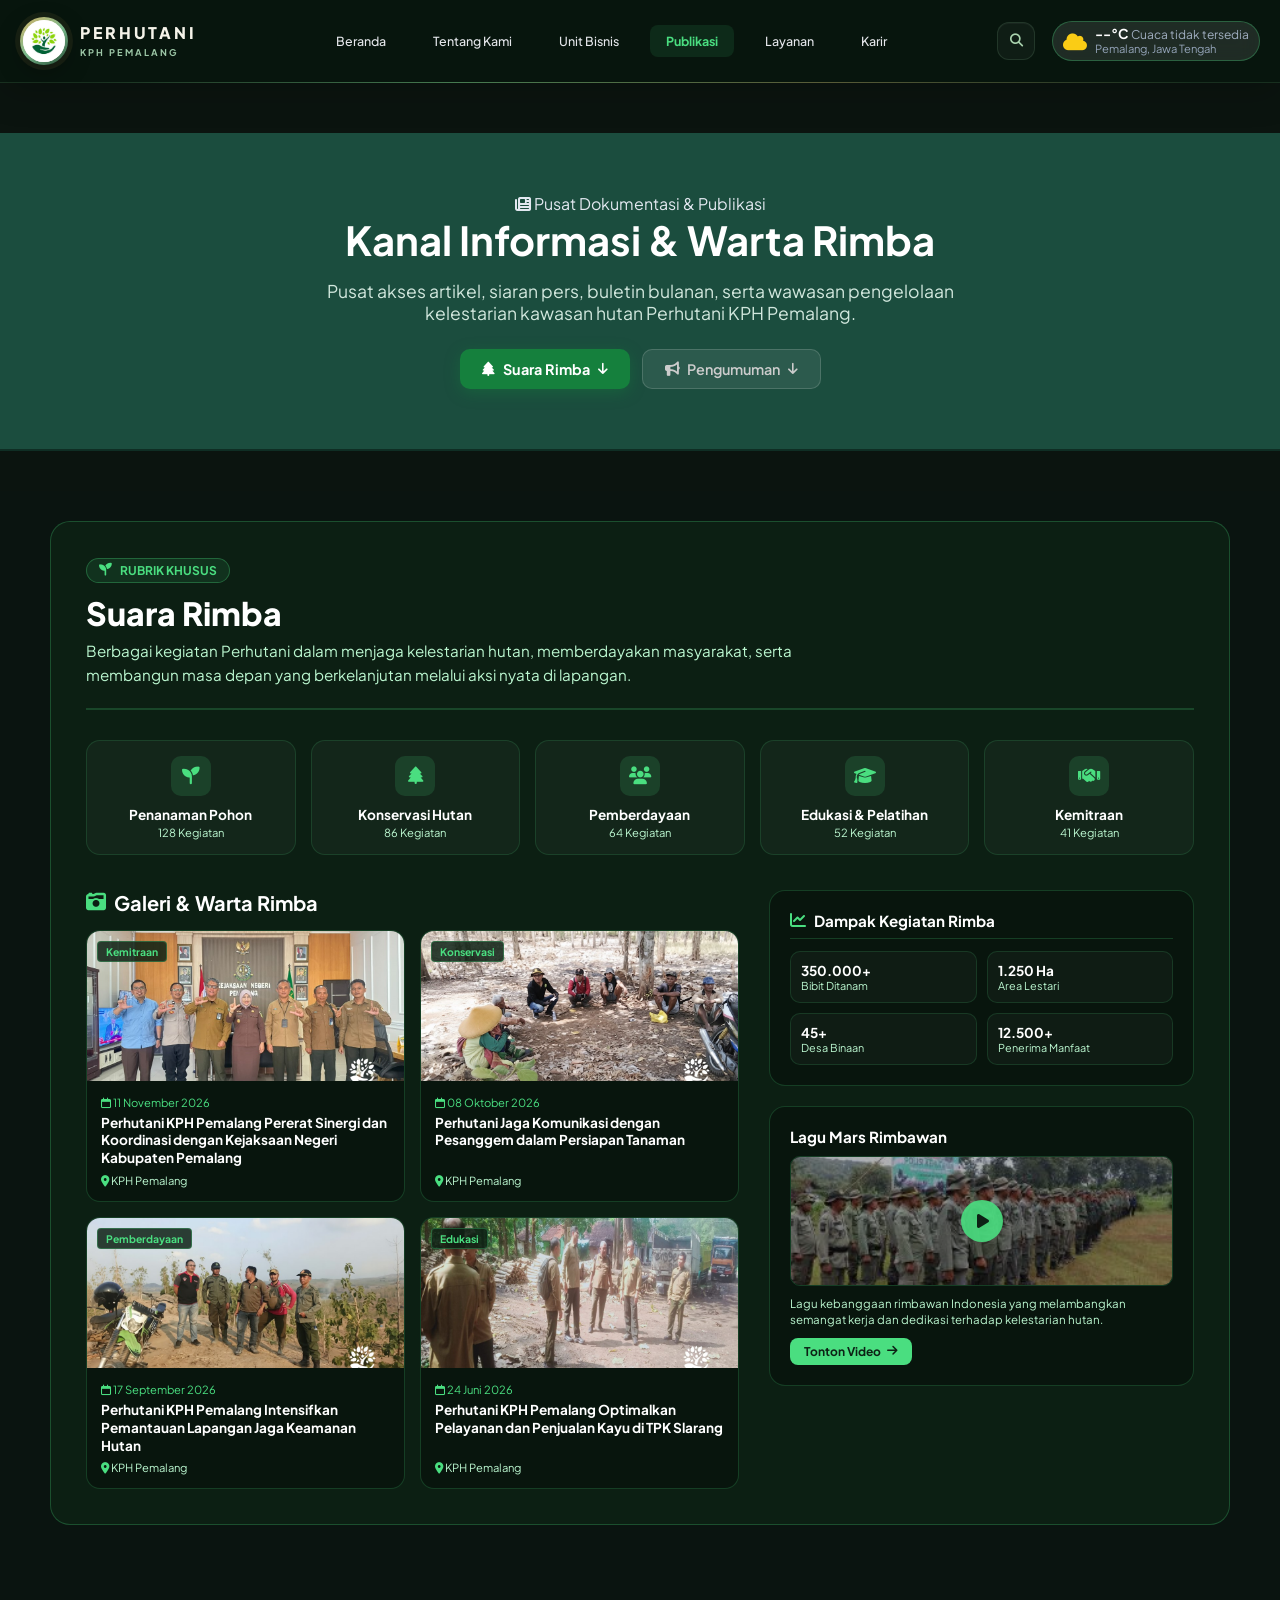
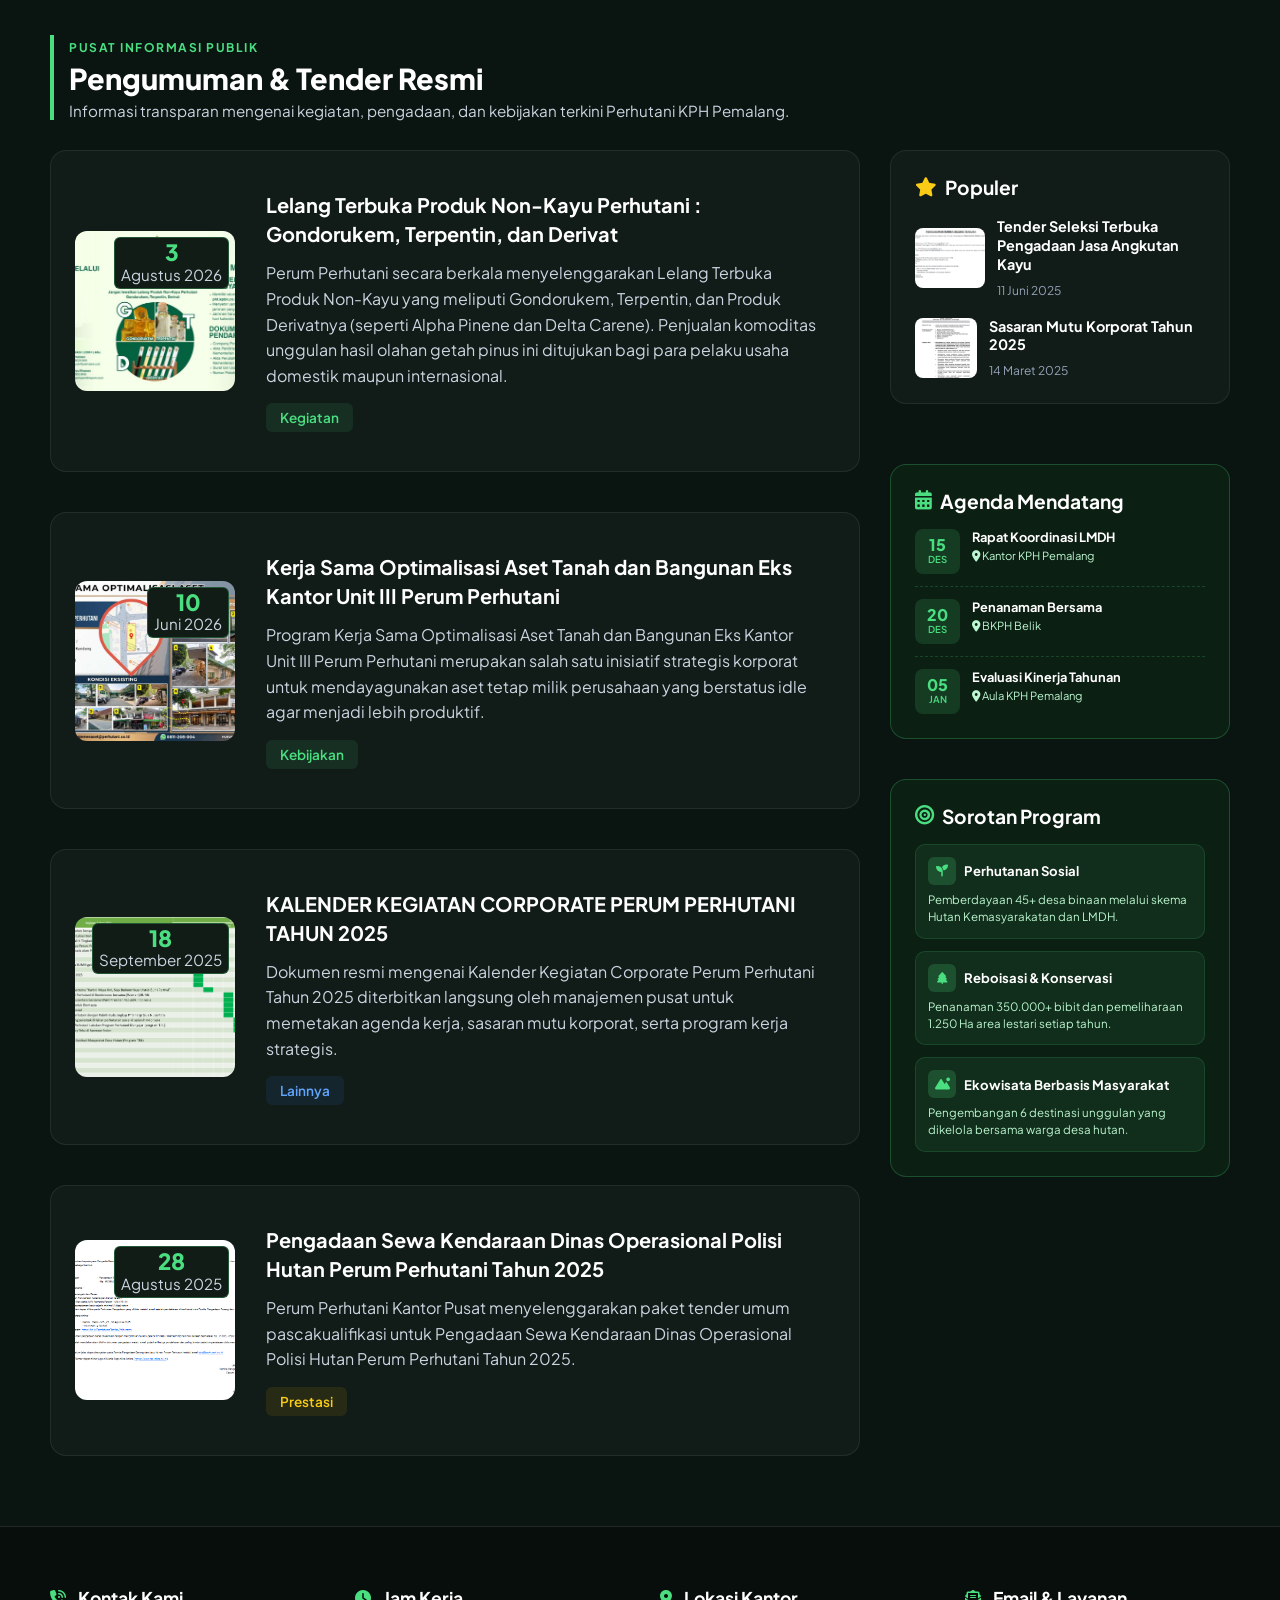
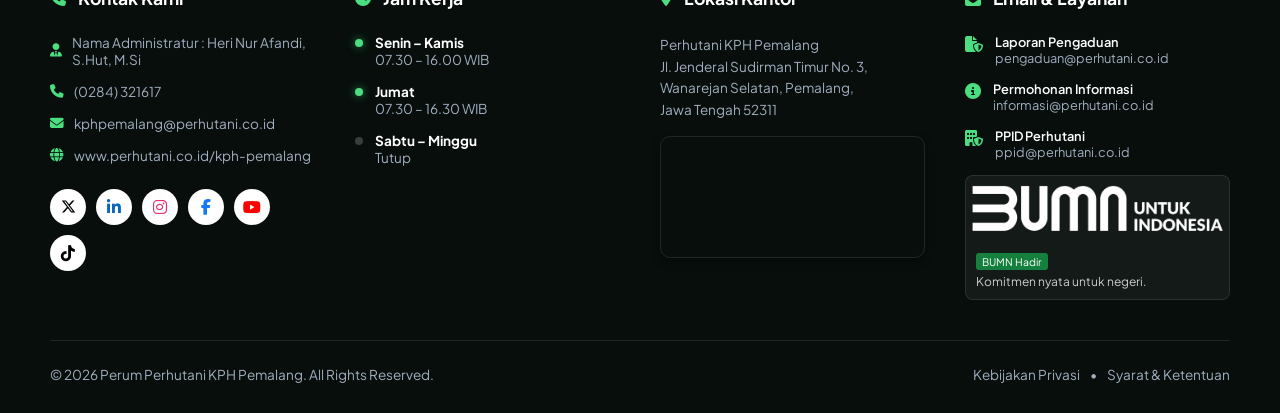
==== commit 7a7cefe3: "Update publikasi.html" ====
--- a/publikasi.html
+++ b/publikasi.html
@@ -432,7 +432,7 @@
                                             <span style="position: absolute; top: 10px; left: 10px; background: rgba(13,33,21,0.85); border: 1px solid rgba(74,222,128,0.3); color: #4ade80; font-size: 0.65rem; font-weight: 700; padding: 3px 8px; border-radius: 4px;">Edukasi</span>
                                         </div>
                                         <div style="padding: 14px; display: flex; flex-direction: column; flex-grow: 1;">
-                                            <div style="font-size: 0.7rem; color: #4ade80; margin-bottom: 5px;"><i class="fa-regular fa-calendar"></i> 11 September 2026</div>
+                                            <div style="font-size: 0.7rem; color: #4ade80; margin-bottom: 5px;"><i class="fa-regular fa-calendar"></i> 24 Juni 2026</div>
                                             <h4 style="font-size: 0.85rem; font-weight: 700; color: #fff; margin-bottom: 6px; line-height: 1.3;">Perhutani KPH Pemalang Optimalkan Pelayanan dan Penjualan Kayu di TPK Slarang</h4>
                                             <p style="font-size: 0.7rem; color: #bbf7d0; margin-top: auto; margin-bottom: 0;"><i class="fa-solid fa-location-dot" style="color: #4ade80;"></i> KPH Pemalang</p>
                                         </div>
@@ -933,7 +933,7 @@
             rimba2: {
                 judul: 'Perhutani Jaga Komunikasi dengan Pesanggem dalam Persiapan Tanaman',
                 kategori: 'Konservasi & Komsos',
-                tanggal: 'Kamis, 08 Oktober 2026',
+                tanggal: '08 Oktober 2026',
                 gambar: 'assets/rimba2.jpg',
                 konten: `
                     <p><strong>PEMALANG, PERHUTANI (08/10/2026)</strong> | Perhutani Kesatuan Pemangkuan Hutan (KPH) Pemalang</p>
@@ -953,7 +953,7 @@
             rimba4: {
                 judul: 'Perhutani KPH Pemalang Optimalkan Pelayanan dan Penjualan Kayu di TPK Slarang',
                 kategori: 'Edukasi',
-                tanggal: '11 September 2026',
+                tanggal: '24 Juni 2026',
                 gambar: 'assets/rimba4.jpg',
                 konten: `
                     <p><strong>PEMALANG, PERHUTANI (24/06/2026)</strong> | Perhutani Kesatuan Pemangkuan Hutan (KPH) Pemalang </p>
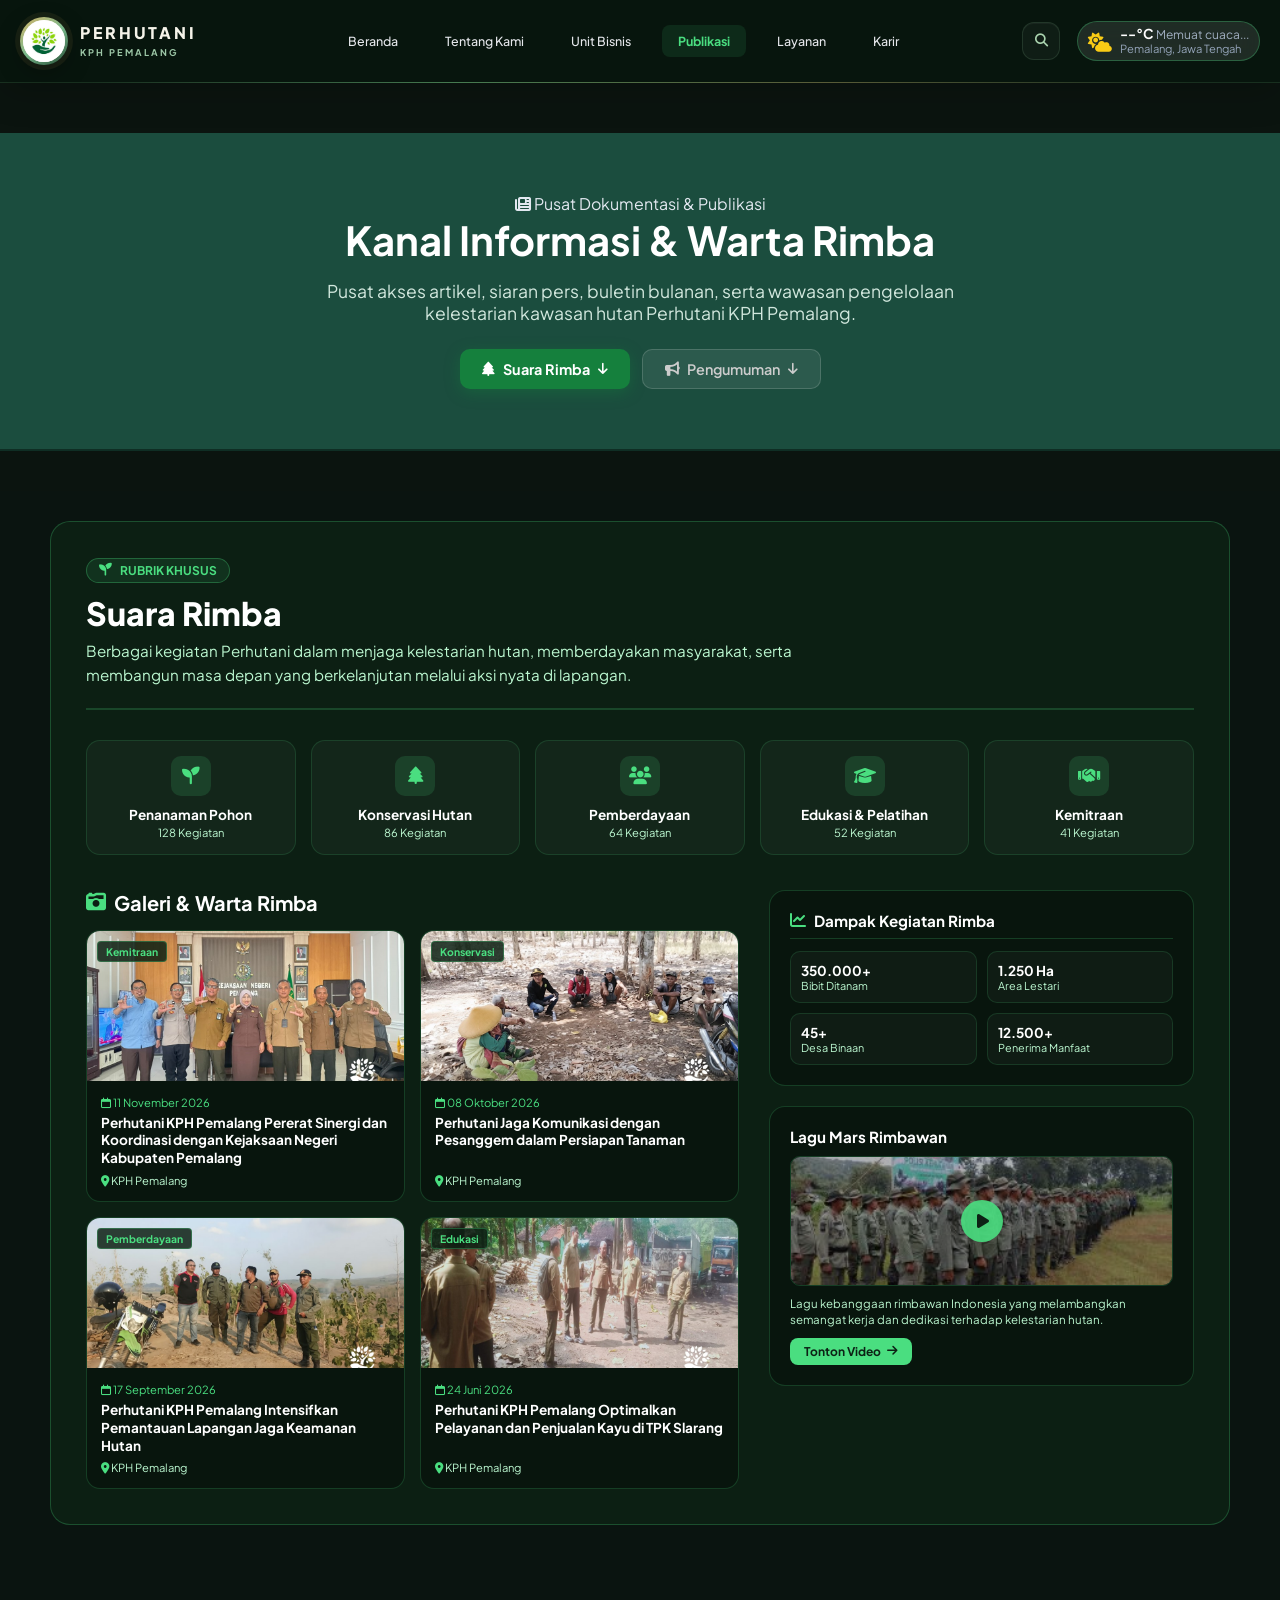
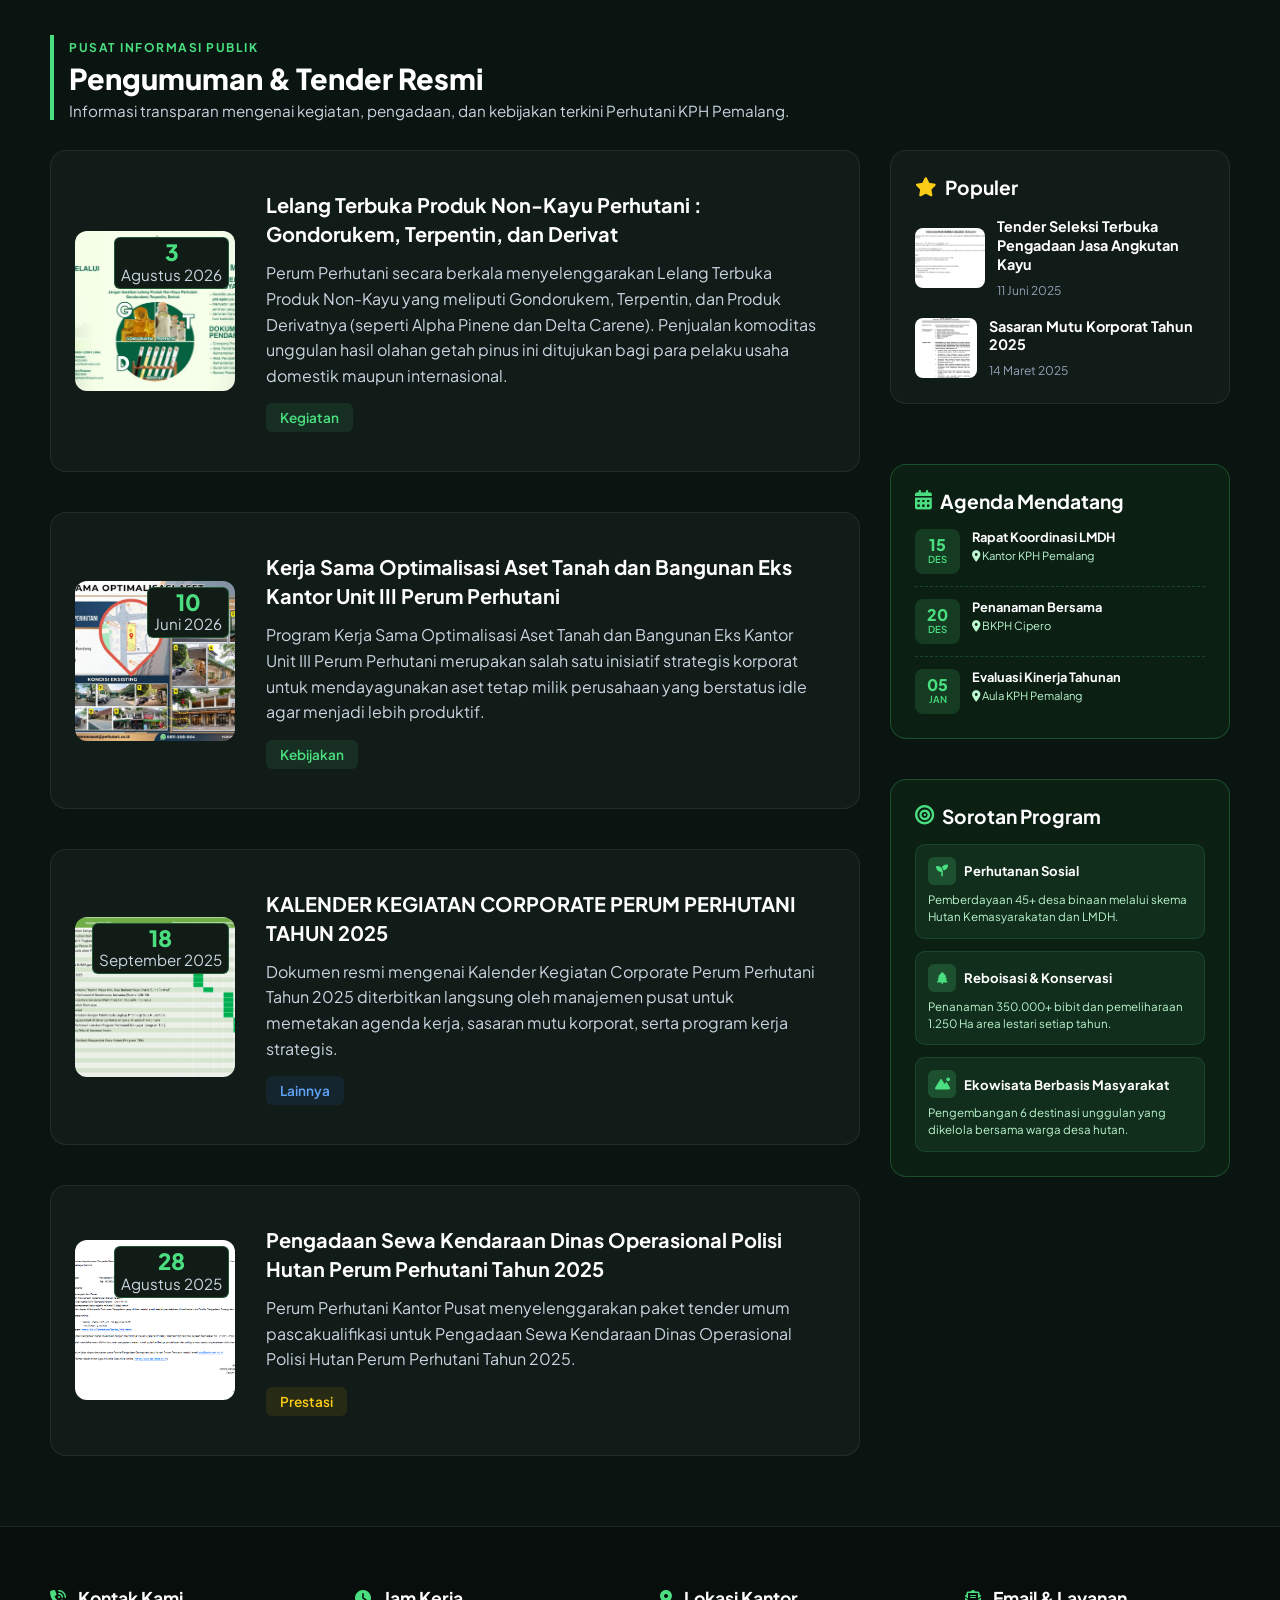
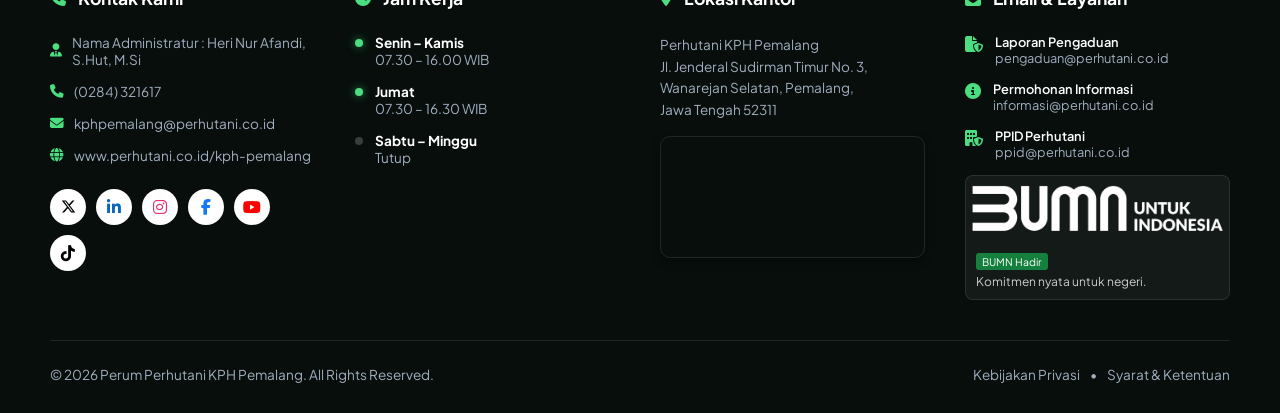
==== commit de6a5efd: "Update publikasi.html" ====
--- a/publikasi.html
+++ b/publikasi.html
@@ -657,7 +657,7 @@
                                     </div>
                                     <div>
                                         <div style="font-size: 0.8rem; font-weight: 700; color: #fff; line-height: 1.3; margin-bottom: 2px;">Penanaman Bersama</div>
-                                        <div style="font-size: 0.7rem; color: #bbf7d0;"><i class="fa-solid fa-location-dot"></i> BKPH Belik</div>
+                                        <div style="font-size: 0.7rem; color: #bbf7d0;"><i class="fa-solid fa-location-dot"></i> BKPH Cipero</div>
                                     </div>
                                 </div>
                                 <div style="display: flex; gap: 12px; align-items: flex-start;">
